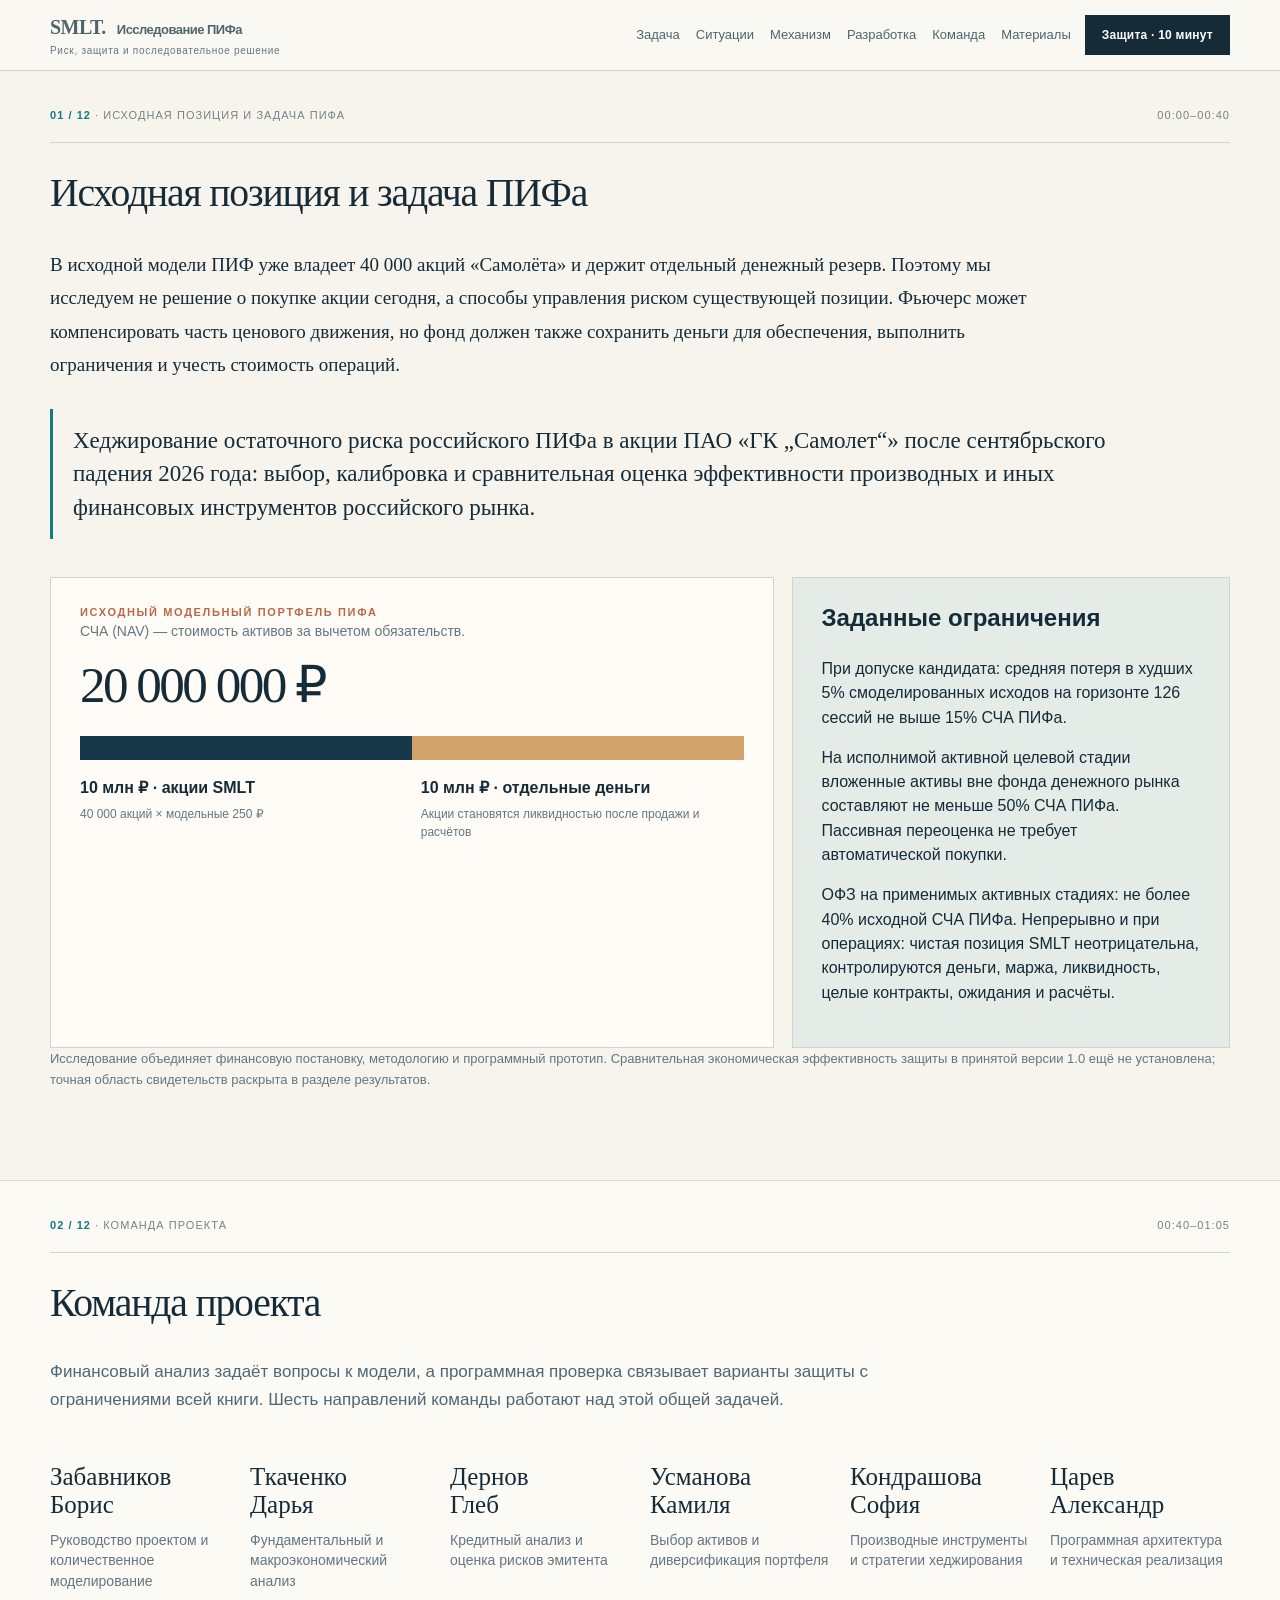
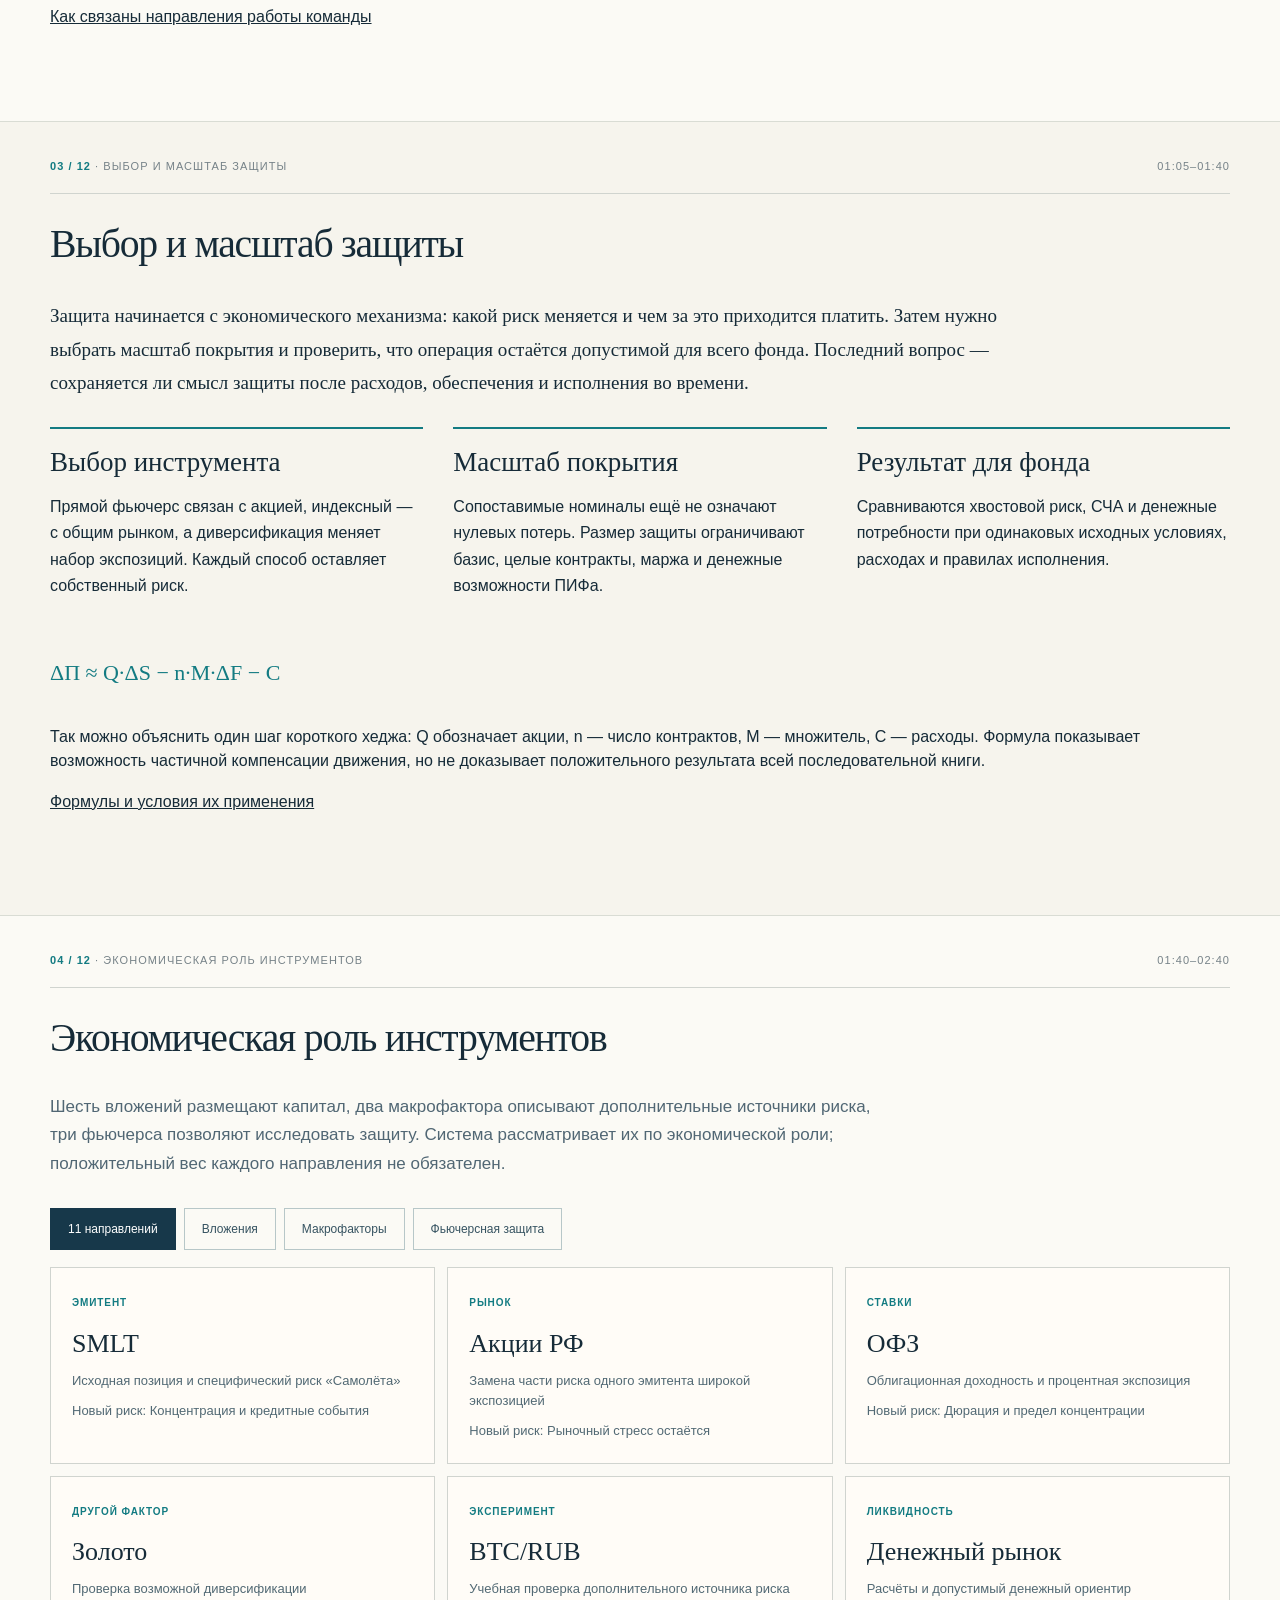
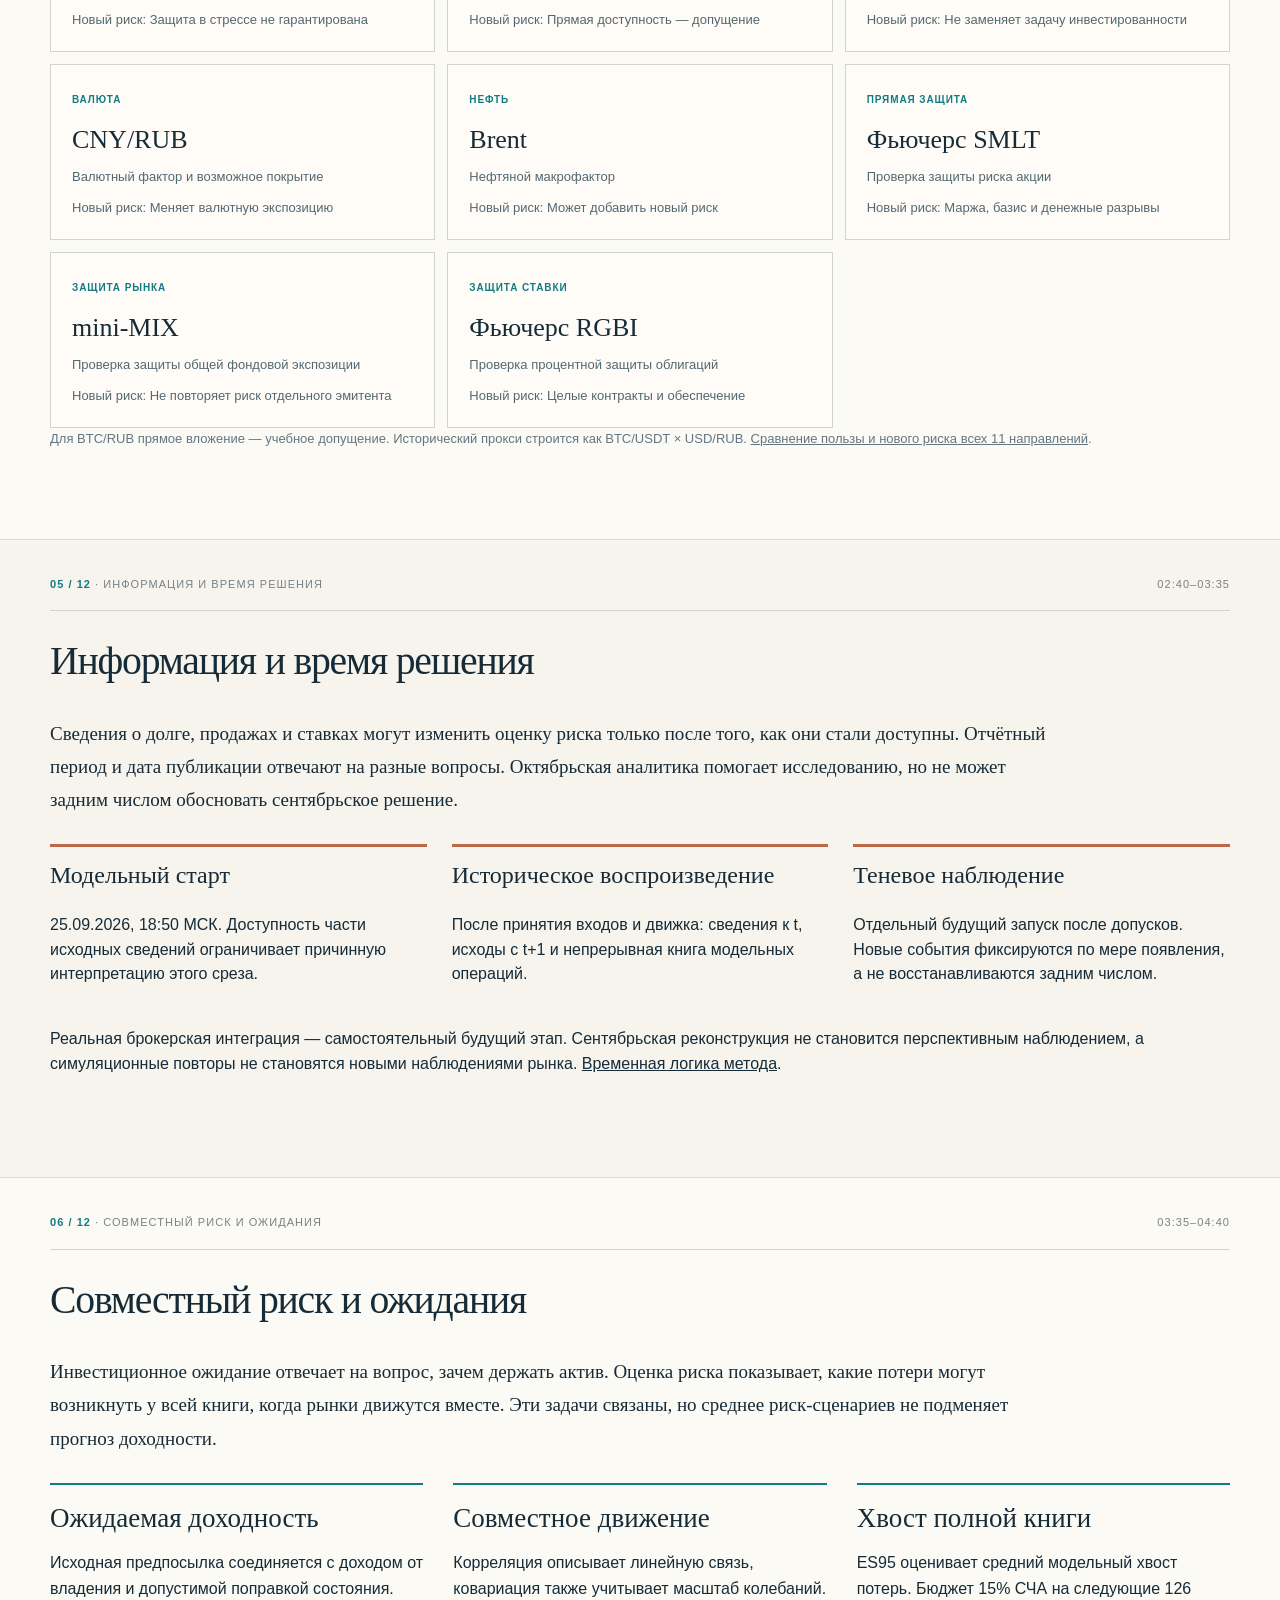
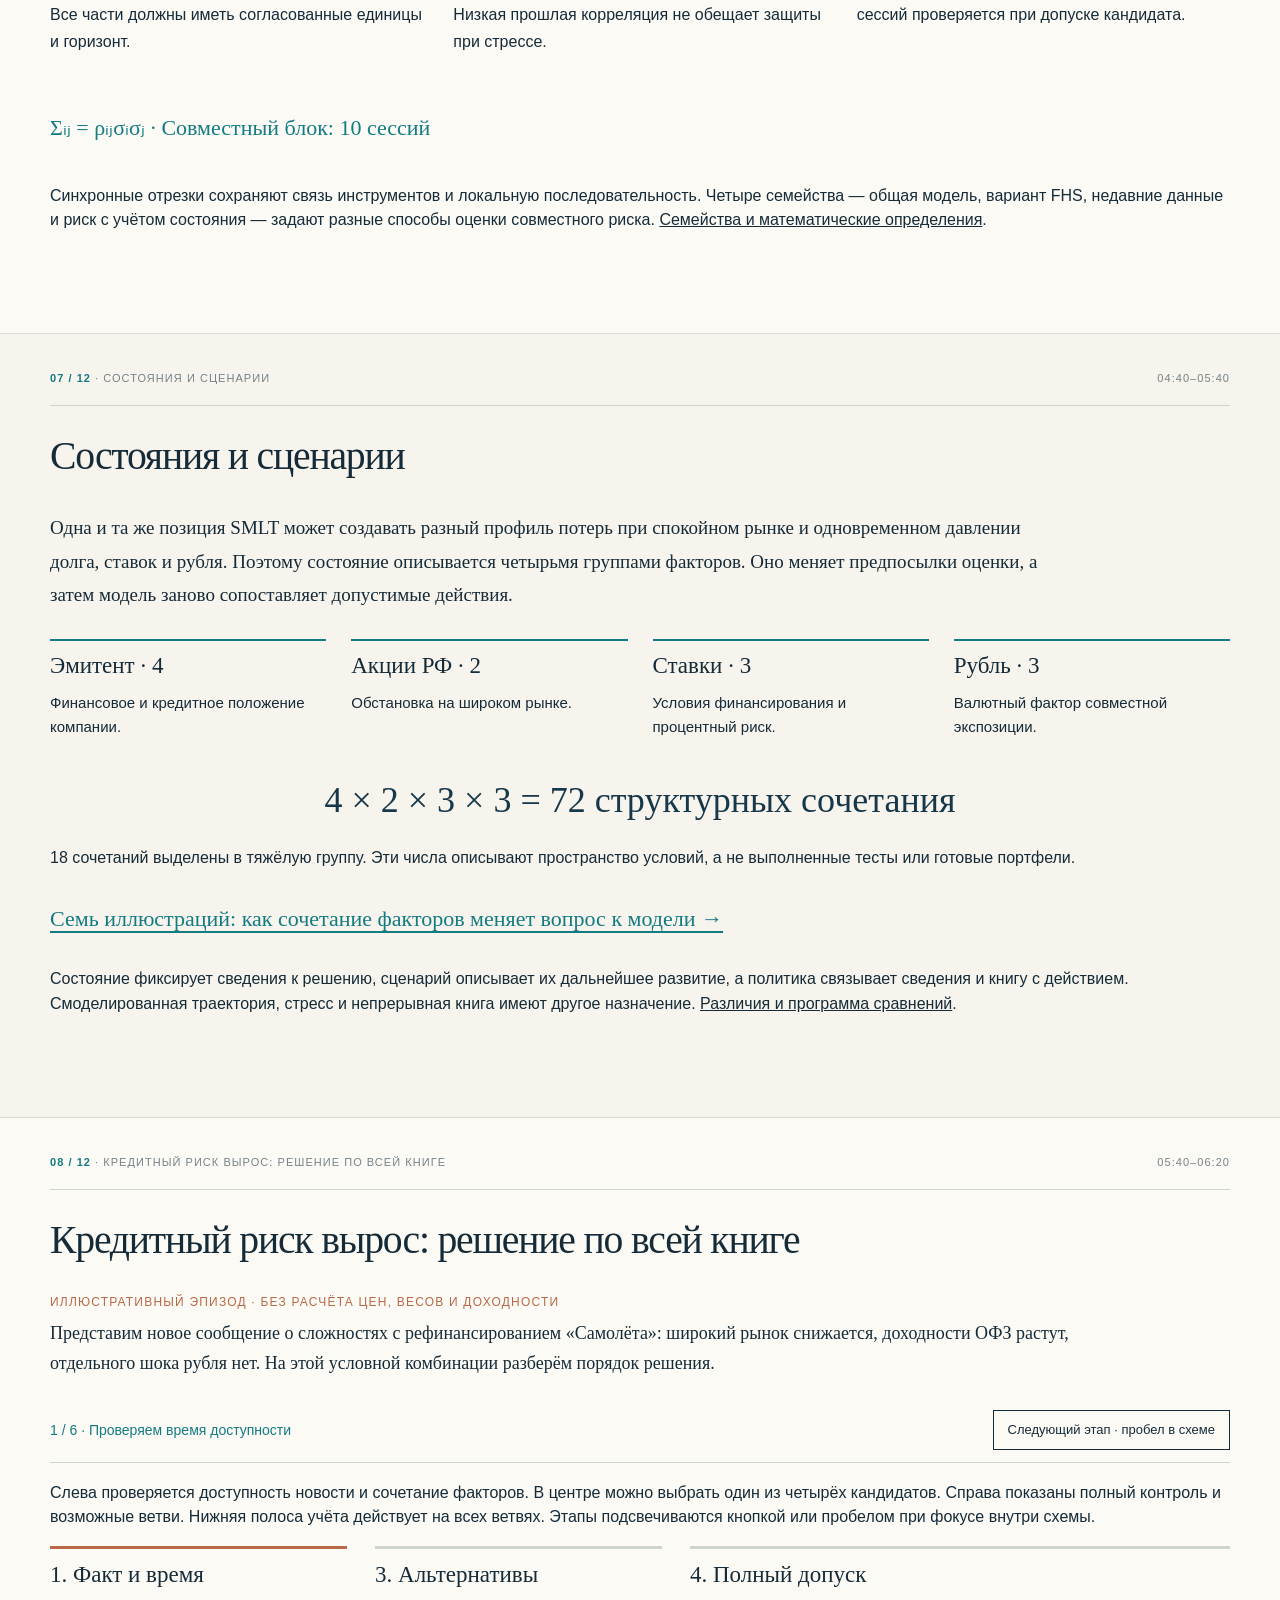
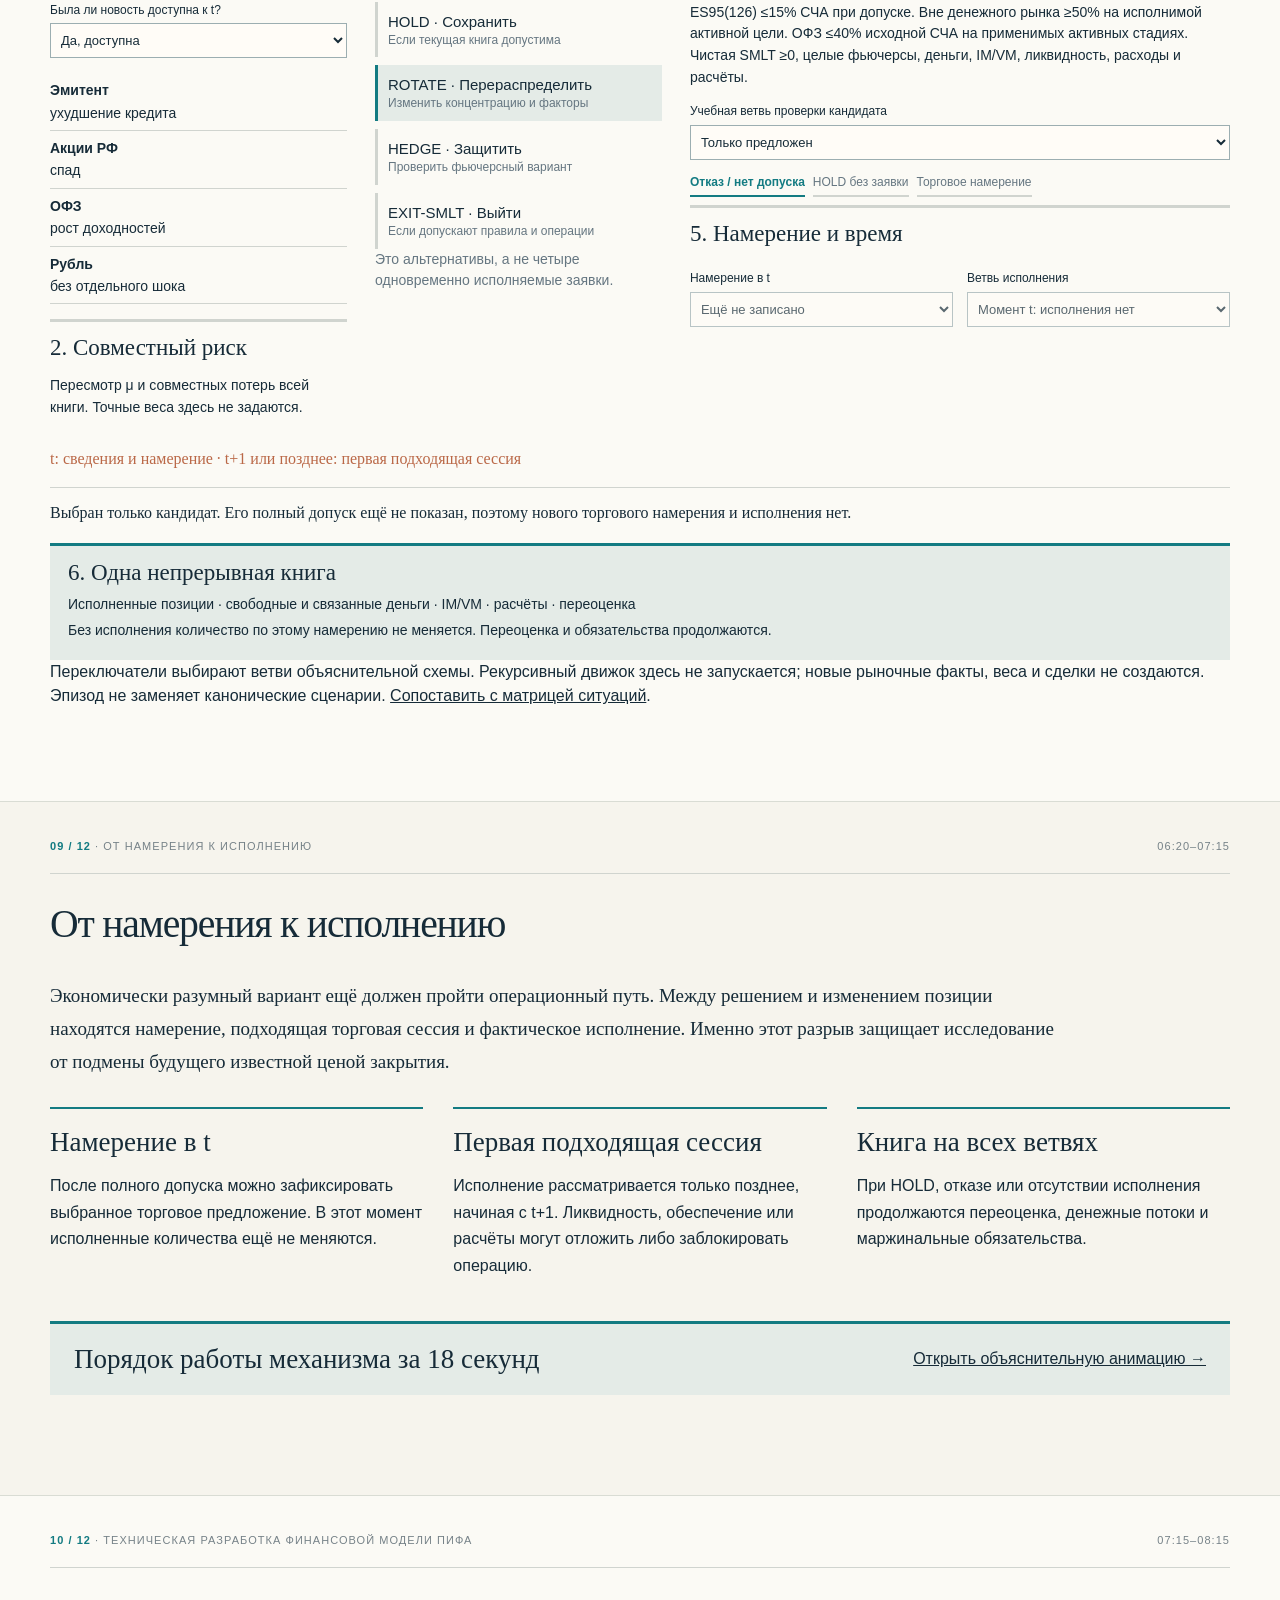
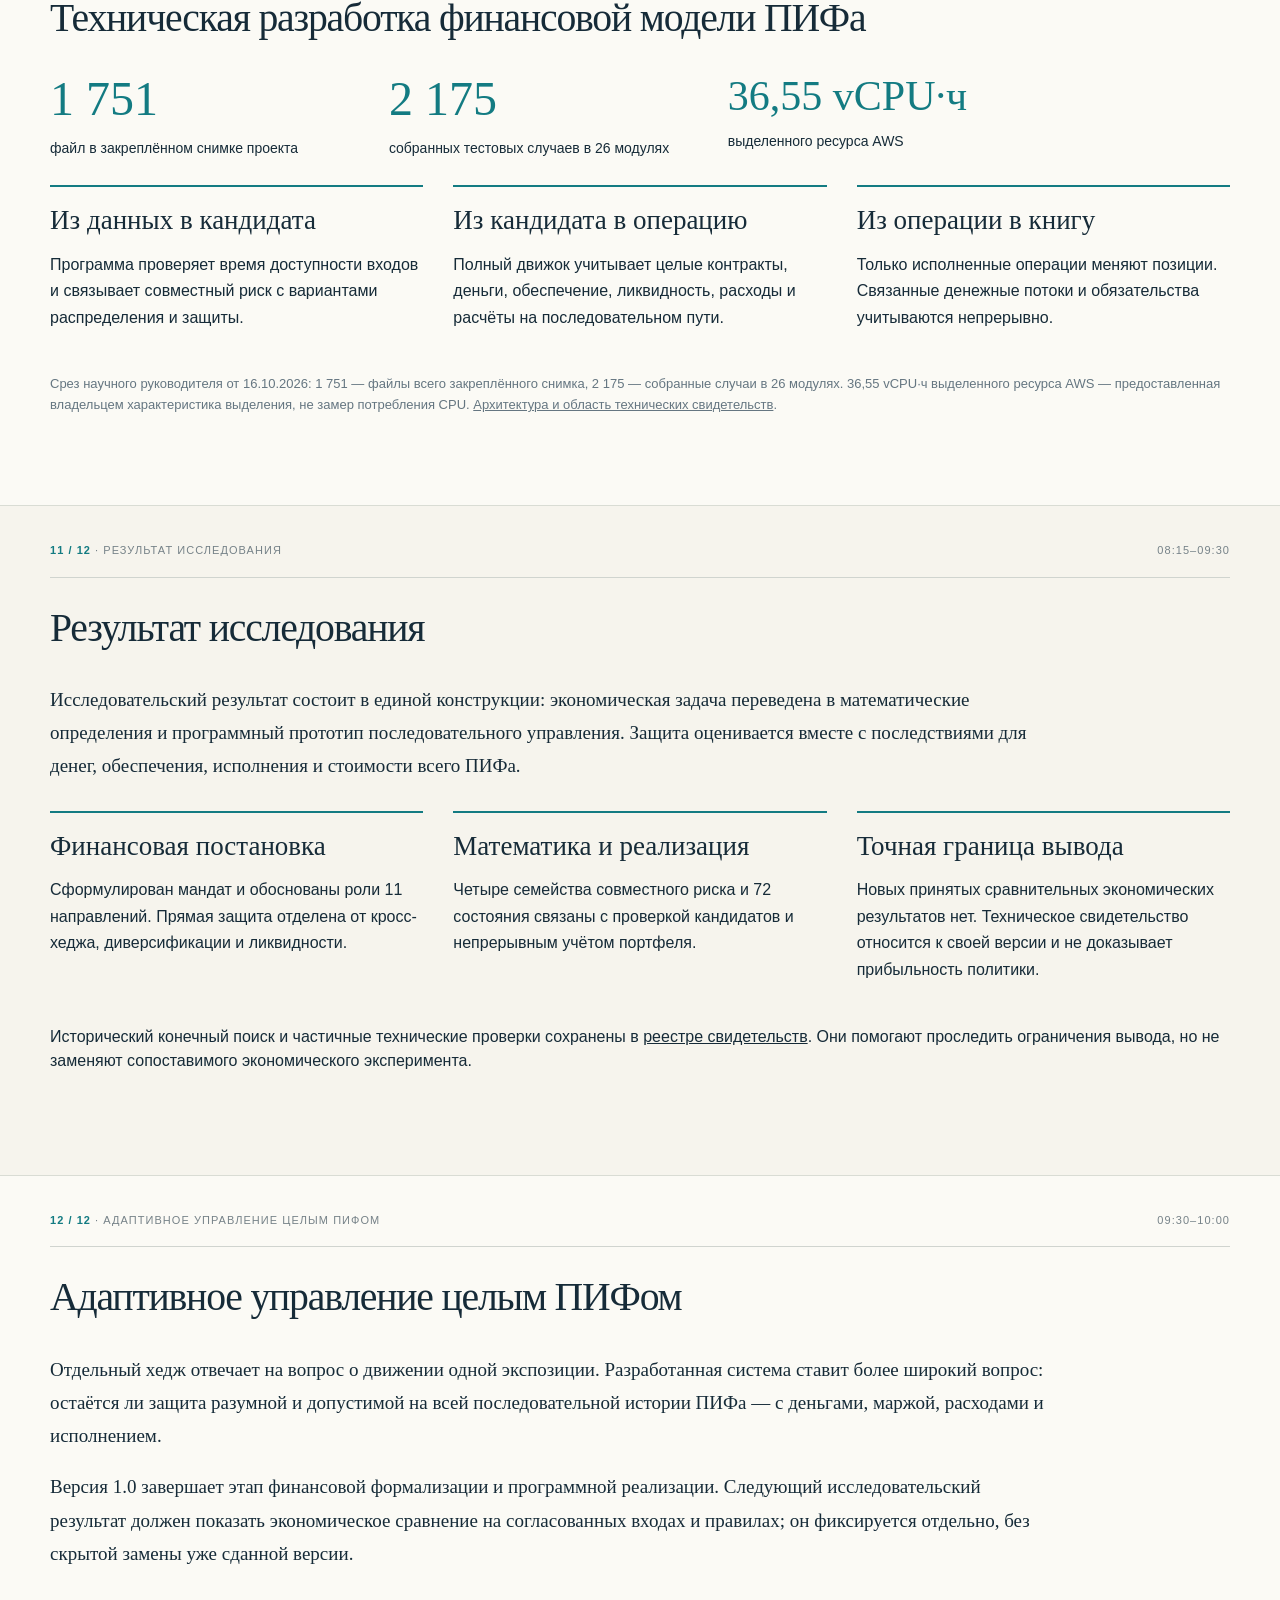
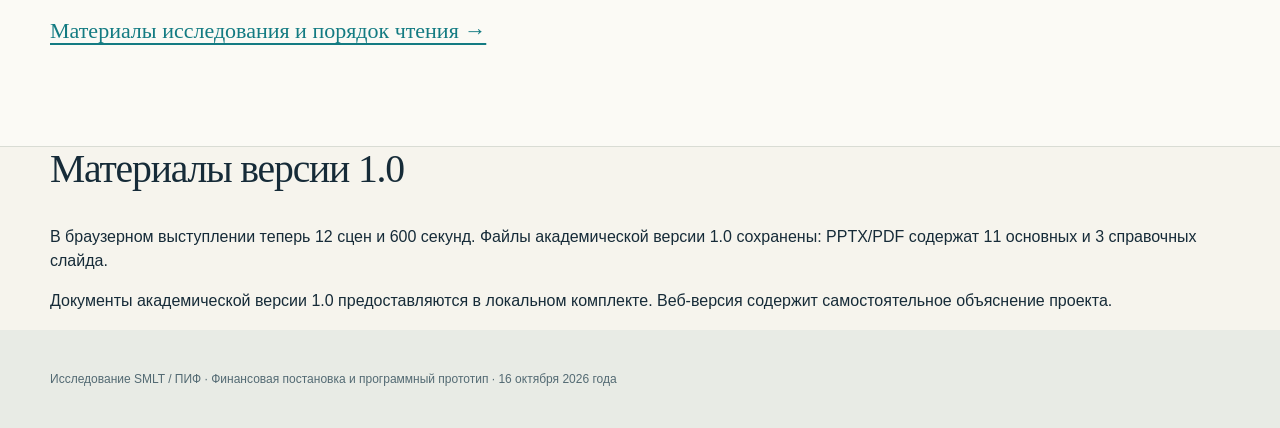
==== index.html @ ae1a27be "Initial allowlisted SMLT research site disclosure candidate" ====
<!doctype html>
<html lang="ru"><head><meta http-equiv="Content-Security-Policy" content="default-src 'none'; script-src 'self' 'sha256-UOduqkDXjGwsl88ikQIhEGE/T3/W3FkDjviUPLNeUIc=' 'sha256-6C+MCZHW8fR2Sd/WNkPzYI4282OtZ8YXbO1BS6+NqNI='; style-src 'self' 'unsafe-inline'; img-src 'self' data:; font-src 'self'; connect-src 'none'; object-src 'none'; base-uri 'none'; form-action 'none'"><meta name="referrer" content="no-referrer"><meta charset="utf-8"><meta name="viewport" content="width=device-width,initial-scale=1"><title>SMLT / ПИФ · Исследование и защита</title><style>
:root{--paper:#f5f2e9;--white:#fffcf7;--ink:#162b38;--navy:#17384a;--teal:#137b82;--rust:#b36647;--sand:#d2a46b;--line:#d0d4cf;--muted:#657681;--dark:#10212e;--dark2:#1b3545;--max:1180px;--serif:Georgia,'Times New Roman',serif;--sans:Arial,Helvetica,sans-serif}
*{box-sizing:border-box}html{scroll-behavior:smooth}body{margin:0;color:var(--ink);background:var(--paper);font-family:var(--sans);line-height:1.52}a{color:inherit}button,select{font:inherit}button{cursor:pointer}button:focus-visible,a:focus-visible,select:focus-visible{outline:3px solid #d79b42;outline-offset:3px}h1,h2,h3,p{margin-top:0}h1,h2,.serif{font-family:var(--serif);font-weight:400}h1{font-size:clamp(45px,5.3vw,81px);line-height:1.04;letter-spacing:-.049em}h2{font-size:clamp(34px,3.8vw,58px);line-height:1.12;letter-spacing:-.037em;max-width:1030px}h3{font-size:24px;line-height:1.2}p{font-size:16px}.eyebrow{font-size:11px;font-weight:700;letter-spacing:.15em;text-transform:uppercase;color:var(--rust)}.micro{font-size:12px;line-height:1.56;color:var(--muted)}.number{font-family:var(--serif);font-size:clamp(35px,4vw,57px);letter-spacing:-.05em;line-height:1.12}.measure{font-size:12px;color:#637881}.note{border-left:3px solid var(--rust);padding:5px 0 5px 17px;color:#47616c;font:18px/1.5 var(--serif)}.link{color:var(--teal);text-decoration:underline;text-decoration-color:#a1c1bf;text-underline-offset:4px}
.sitebar{position:sticky;z-index:40;top:0;display:flex;align-items:center;gap:22px;min-height:71px;background:#faf8f2f5;border-bottom:1px solid var(--line);padding:12px max(20px,calc((100vw - var(--max))/2));backdrop-filter:blur(8px)}.brand{font-size:15px;font-weight:bold;white-space:nowrap;letter-spacing:-.035em}.brand b{font-family:var(--serif);font-size:20px;margin-right:8px}.brand small{font-size:10px;color:var(--muted);display:block;font-weight:400;letter-spacing:.07em}.sitebar .spacer{flex:1}.sitebar a{font-size:12px;text-decoration:none;color:#4f656c;white-space:nowrap}.btn{display:inline-flex;align-items:center;justify-content:center;gap:7px;background:var(--ink);color:#fff;border:1px solid var(--ink);padding:10px 16px;font-size:12px;font-weight:bold;letter-spacing:.02em;text-decoration:none}.btn.secondary{background:transparent;color:var(--ink)}.tagline{font-size:10px;letter-spacing:.07em;color:#7a5842;border:1px solid #e4c5a9;background:#f5e9dd;padding:7px 10px;white-space:nowrap}
.chapter{scroll-margin-top:72px;min-height:min(850px,95vh);padding:36px max(24px,calc((100vw - var(--max))/2)) 76px;border-bottom:1px solid #d9dcd4}.chapter:nth-of-type(even){background:#fbfaf5}.chapter-inner{max-width:var(--max);margin:auto}.chapterhead{display:flex;align-items:center;justify-content:space-between;color:#768288;font-size:11px;letter-spacing:.095em;text-transform:uppercase;border-bottom:1px solid var(--line);padding-bottom:18px;margin-bottom:47px}.chapterhead b{color:var(--teal)}.intro{display:grid;grid-template-columns:1.16fr .84fr;gap:64px;align-items:end}.intro h1{max-width:760px;margin:0 0 25px}.intro p{font-size:19px;line-height:1.6;color:#536876}.hero-visual{margin-top:38px;display:grid;grid-template-columns:1.65fr 1fr;gap:18px}.panel{background:var(--white);border:1px solid var(--line);padding:26px 29px}.panel.tint{background:#e5ece8}.panel.sand{background:#f0e9db}.book-amount{margin:15px 0 4px}.twobar{display:flex;width:100%;height:24px;margin:23px 0 16px}.twobar span:first-child{width:50%;background:var(--navy)}.twobar span:last-child{width:50%;background:var(--sand)}.book-legend{display:grid;grid-template-columns:1fr 1fr;gap:18px}.book-legend strong{font-size:16px}.book-legend small{display:block;color:var(--muted);margin-top:4px;font-size:12px}.swatch{display:inline-block;width:9px;height:9px;background:var(--navy);margin-right:8px}.swatch.cash{background:var(--sand)}.mandate-line{display:flex;gap:14px;align-items:baseline;justify-content:space-between;padding:12px 0;border-bottom:1px solid #cdd8d3}.mandate-line:last-child{border-bottom:0}.mandate-line strong{font:27px var(--serif);white-space:nowrap}.mandate-line span{font-size:12px;color:#5e7279;max-width:195px}.chapter-lead{max-width:850px;margin-bottom:30px;color:#516774;font-size:17px;line-height:1.67}
.hypotheses{display:grid;grid-template-columns:repeat(5,1fr);gap:10px}.hypo{padding:21px 18px;min-height:252px;border-top:4px solid var(--teal);background:var(--white)}.hypo:nth-child(2),.hypo:nth-child(5){border-color:var(--rust)}.hypo:nth-child(3){border-color:#ae9369}.hypo .n{font-size:11px;color:var(--muted)}.hypo h3{font:22px/1.19 var(--serif);margin:30px 0 14px}.hypo p{font-size:13px;line-height:1.5;color:#5b7079}.subhead{font:26px var(--serif);margin:30px 0 15px}
.asset-tabs{display:flex;gap:8px;flex-wrap:wrap;margin-bottom:17px}.asset-tabs button,.toggle button{border:1px solid #b7c7c8;background:transparent;color:#365361;font-size:12px;padding:11px 17px}.asset-tabs button.active,.toggle button.active{background:var(--navy);border-color:var(--navy);color:white}.asset-grid{display:grid;grid-template-columns:repeat(3,1fr);gap:12px}.asset{background:var(--white);border:1px solid var(--line);padding:21px;min-height:174px}.asset .kind{font-size:10px;letter-spacing:.09em;text-transform:uppercase;color:var(--teal);font-weight:bold}.asset h3{font:26px var(--serif);margin:15px 0 12px}.asset p{font-size:13px;color:#526974;margin:0;line-height:1.57}.asset-foot{display:flex;justify-content:space-between;align-items:center;gap:12px;font-size:11px;color:#6b7c7f;border-top:1px solid var(--line);margin-top:22px;padding-top:16px}
.twocol{display:grid;grid-template-columns:1.32fr .9fr;gap:17px}.heat{padding:24px;background:var(--white);border:1px solid var(--line)}.heatgrid{display:grid;grid-template-columns:90px repeat(6,minmax(0,1fr));gap:4px;align-items:stretch;margin:20px 0}.heatgrid .lab{font-size:10px;align-self:center;text-align:center;color:#60757b}.heatgrid .lab.row{text-align:right;padding-right:6px}.heatgrid .cell{height:45px;border:1px solid #d9e4e1;background:repeating-linear-gradient(135deg,#edf2ef,#edf2ef 8px,#e7edeb 8px,#e7edeb 16px);display:flex;align-items:center;justify-content:center;color:#8ca29c}.heatgrid .cell.diag{background:#dfe9e5}.risk-side{display:flex;flex-direction:column;gap:14px}.pillbox{padding:24px;background:#e4ebe7;border:1px solid #d5dfdb;flex:1}.pillbox.warm{background:#f0e8da}.pillbox h3{font:28px var(--serif);margin:12px 0}.pillbox p{font-size:13px;color:#576b73}.toggle{display:flex;gap:5px;flex-wrap:wrap}.factor{display:grid;grid-template-columns:repeat(4,1fr);gap:1px;margin-top:19px;background:#cad7d3}.factor div{background:#e7ede9;padding:13px 16px}.factor strong{font:25px var(--serif)}.factor small{display:block;font-size:12px;color:#6a7d7f}
.chrono{position:relative;padding:4px 0 18px}.chrono:before{content:"";position:absolute;left:32px;top:22px;bottom:25px;width:1px;background:#9aafb0}.event{display:grid;grid-template-columns:68px 1fr;gap:20px;margin:0 0 12px;position:relative}.event .bullet{height:27px;width:27px;border:2px solid var(--teal);background:var(--paper);border-radius:50%;margin:12px auto;position:relative;z-index:1}.event .content{background:var(--white);border:1px solid var(--line);padding:16px 23px}.event .content h3{font:24px var(--serif);margin:3px 0 7px}.event .content p{font-size:13px;color:#526973;margin:0}.event .content strong{font-size:10px;color:var(--rust);text-transform:uppercase;letter-spacing:.1em}.clockribbon{display:flex;gap:8px;align-items:stretch;margin-top:19px}.clockribbon div{flex:1;background:#e4ebe8;padding:17px}.clockribbon div:last-child{background:#dce5ea}.clockribbon strong{display:block;font-size:11px;letter-spacing:.08em;text-transform:uppercase}.clockribbon small{font-size:12px;color:#56707a}.clockribbon .arrow{flex:0;align-self:center;background:none;font-size:22px;color:var(--teal)}
.source-table,.results-table{width:100%;border-collapse:collapse;background:var(--white);font-size:13px}.source-table th,.results-table th{text-align:left;font-size:10px;text-transform:uppercase;letter-spacing:.1em;background:#e4ebe6;padding:14px}.source-table td,.results-table td{border-bottom:1px solid var(--line);padding:14px;vertical-align:top;color:#475f68}.source-table td:first-child,.results-table td:first-child{font-weight:bold;color:var(--ink)}.source-table tr:last-child td,.results-table tr:last-child td{border-bottom:none}.status{font-size:10px;font-weight:700;letter-spacing:.03em;color:#87613b;background:#f1e7d6;padding:5px 8px;white-space:nowrap;display:inline-block}.status.ok{color:#17656d;background:#dfece9}.status.missing{background:#e9edec;color:#516970}.source-callout{display:grid;grid-template-columns:repeat(3,1fr);gap:13px;margin-top:18px}.source-callout .panel{padding:20px}.source-callout h3{font:23px var(--serif);margin:10px 0}.source-callout p{font-size:12px;color:#597079}
.engine{background:var(--dark);color:#e3eef2;padding:27px 29px;box-shadow:0 18px 45px #0e243522}.enginehead{display:flex;justify-content:space-between;align-items:center;font-size:11px;color:#a9c0c9;border-bottom:1px solid #365261;padding-bottom:17px;gap:20px}.stepgrid{display:grid;grid-template-columns:repeat(6,1fr);gap:6px;margin:19px 0}.stepgrid button{background:var(--dark2);color:#bed1d7;text-align:left;border:1px solid #38596c;padding:10px 9px;min-height:78px;font-size:12px}.stepgrid button span{display:block;color:#92a8b3;font-size:10px;margin-bottom:10px}.stepgrid button.active{background:#e4eeeb;color:#102d38;border-color:#e4eeeb}.enginebody{display:grid;grid-template-columns:1.4fr .65fr;gap:24px;margin-top:15px}.eng-desc{padding:10px 28px 20px 0;border-right:1px solid #345261}.eng-desc h3{font:36px/1.14 var(--serif);margin:14px 0}.eng-desc p{font-size:14px;line-height:1.7;color:#bbcad2;min-height:92px}.eng-meta{display:grid;grid-template-columns:1fr 1fr;gap:10px}.eng-meta div{border:1px solid #3e5865;padding:11px;color:#e1ebed;font-size:12px}.eng-meta small{display:block;color:#90a9b5}.eng-side{padding:13px 0}.eng-side .receipt-num{font:54px var(--serif);color:#e6c48f;margin:13px 0}.eng-side p{font-size:12px;color:#b3c4ce;line-height:1.6}.eng-side b{color:#f1dec4}.engine-coda{display:flex;justify-content:space-between;gap:14px;flex-wrap:wrap;margin-top:14px;color:#768991;font-size:12px}
.outcomes{display:grid;grid-template-columns:repeat(3,1fr);gap:12px;margin-bottom:20px}.outcome{background:var(--white);padding:25px;border-top:4px solid var(--teal)}.outcome h3{font:27px var(--serif);margin:10px 0}.outcome p{font-size:13px;color:#506872}.outcome:nth-child(2){border-color:var(--rust)}.outcome:nth-child(3){border-color:var(--sand)}.unknown-chart{min-height:212px;border:1px solid var(--line);background:linear-gradient(180deg,transparent 25%,#e5e9e530 25% 26%,transparent 26% 50%,#e5e9e530 50% 51%,transparent 51% 75%,#e5e9e530 75% 76%,transparent 76%),var(--white);padding:24px;display:flex;align-items:center;justify-content:center;text-align:center}.unknown-chart div{max-width:480px}.unknown-chart b{font:28px var(--serif)}.unknown-chart p{font-size:13px;color:#617681}
.asset-presenter-summary{display:none}.presenting .asset-presenter-summary{display:grid;grid-template-columns:repeat(3,1fr);gap:14px}.presenting #assets .asset-grid,.presenting #assets .asset-tabs{display:none}.presenting .asset-presenter-summary .panel{min-height:335px}.presenting .asset-presenter-summary h3{font:30px var(--serif);margin:16px 0}.presenting .asset-presenter-summary p{font-size:14px;color:#516875}.presenting #engine .chapter-lead{display:none}.presenting #engine h2{font-size:clamp(32px,3.2vw,44px);margin-bottom:18px}.presenting #engine .engine{padding:19px 24px}.presenting #engine .stepgrid button{min-height:58px}.presenting #engine .eng-desc p{min-height:65px}.agentflow{display:grid;grid-template-columns:repeat(5,1fr);gap:9px}.agentflow .cell{border:1px solid #c6d5d1;background:var(--white);min-height:145px;padding:21px 15px}.agentflow .cell b{font:24px var(--serif);display:block;margin-bottom:14px}.agentflow .cell p{font-size:12px;color:#5c7278;margin:0}.agentflow .cell.emphasized{background:#e0ebe9;border-color:#b0cecc}.agentmini{display:grid;grid-template-columns:1fr 1fr;gap:15px;margin-top:18px}.agentmini .panel{min-height:150px}.agentmini h3{font:25px var(--serif)}.wrapup{display:grid;grid-template-columns:repeat(3,1fr);gap:13px}.wrapup .panel{min-height:270px}.wrapup .panel h3{font:30px var(--serif);margin:12px 0}.wrapup li{font-size:13px;margin:9px 0;color:#526a73}.wrapup ul{padding-left:18px}
.chap-footer{display:flex;align-items:center;justify-content:space-between;gap:20px;border-top:1px solid var(--line);margin-top:35px;padding-top:18px;color:#718086;font-size:11px}.chap-footer a{text-decoration:none;color:var(--teal);font-weight:bold}.docfoot{padding:40px max(20px,calc((100vw - var(--max))/2));background:#e8ebe5;color:#536a73;font-size:12px}.docfoot a{color:var(--ink)}
.presenter{display:none;position:fixed;right:22px;bottom:16px;z-index:80;align-items:center;gap:10px;color:#fff;background:#152d3a;padding:12px 14px;box-shadow:0 10px 34px #0003}.presenter button{border:1px solid #73909c;color:#fff;background:transparent;padding:7px 11px}.presenter button:disabled{opacity:.35;cursor:not-allowed}.presenter .timer{font-variant-numeric:tabular-nums;color:#f4d69a;min-width:59px}.presenter .chaptercount{font-size:11px}.presenting .presenter{display:flex}.presenting .sitebar,.presenting .docfoot{display:none}.presenting .chapter{display:none;min-height:100vh;padding-top:24px}.presenting .chapter.present-current{display:block}.presenting .chapter-inner{max-width:var(--max)}.presenting .chapterhead{margin-bottom:29px}.presenting h2{font-size:clamp(32px,3.5vw,53px)}.presenting .chapter-lead{margin-bottom:23px}.presenting .chap-footer{display:none}
@media(max-width:1000px){.sitebar{gap:10px}.sitebar .optional{display:none}.hypotheses{grid-template-columns:repeat(3,1fr)}.asset-grid{grid-template-columns:repeat(2,1fr)}.stepgrid{grid-template-columns:repeat(3,1fr)}.intro{gap:30px}.agentflow{grid-template-columns:repeat(3,1fr)}}
@media(max-width:700px){.sitebar{padding:10px 16px;min-height:64px}.sitebar .tagline,.sitebar .optional{display:none}.sitebar .brand{font-size:13px}.sitebar .brand b{font-size:17px}.sitebar a{font-size:11px}.btn{padding:9px}.chapter{padding:24px 17px 55px;min-height:0;scroll-margin-top:64px}.chapterhead{margin-bottom:30px;font-size:9px}.intro,.hero-visual,.twocol,.enginebody,.agentmini{grid-template-columns:1fr}.intro h1{font-size:46px}.intro p{font-size:16px}.hero-visual{gap:9px}.panel{padding:20px}.book-amount{font-size:43px}.hypotheses,.asset-grid,.outcomes,.wrapup,.source-callout{grid-template-columns:1fr}.hypo{min-height:0}.hypo h3{margin:14px 0 9px}.asset{min-height:0}.asset-grid{gap:8px}.factor{grid-template-columns:repeat(2,1fr)}.heat{padding:11px}.heatgrid{grid-template-columns:61px repeat(6,minmax(0,1fr));gap:2px}.heatgrid .cell{height:35px}.heatgrid .lab{font-size:8px}.heatgrid .lab.row{text-align:left}.clockribbon{flex-direction:column}.clockribbon .arrow{align-self:center;transform:rotate(90deg)}.source-table,.results-table{display:block;overflow-x:auto;max-width:100%;white-space:normal}.source-table{font-size:11px}.source-table td,.source-table th,.results-table td,.results-table th{min-width:105px;padding:10px}.engine{padding:16px}.stepgrid{grid-template-columns:repeat(2,1fr)}.eng-desc{border-right:0;border-bottom:1px solid #3a5161;padding:0 0 14px}.eng-desc h3{font-size:29px}.eng-meta{grid-template-columns:1fr}.agentflow{grid-template-columns:1fr 1fr}.agentflow .cell{min-height:110px;padding:13px}.presenter{left:7px;right:7px;bottom:7px;justify-content:space-between;gap:4px}.presenter button{padding:6px}.presenting .chapter{padding-bottom:88px}.presenting .hypotheses{grid-template-columns:1fr 1fr}.presenting .hypo{padding:10px}.presenting .hypo p{font-size:11px}.presenting .hypo h3{font-size:18px}.presenting .chapterhead{margin-bottom:15px}.presenting .asset-presenter-summary{grid-template-columns:1fr}.presenting .asset-presenter-summary .panel{min-height:0}.presenting #engine h2{font-size:30px}}
@media print{.sitebar,.presenter,.chap-footer,.docfoot .btn{display:none!important}.chapter,.presenting .chapter{display:block!important;min-height:0;page-break-after:always;padding:15mm 8mm;border:0}.chapterhead{margin-bottom:13mm}.engine{print-color-adjust:exact;-webkit-print-color-adjust:exact}.panel,.asset,.hypo{break-inside:avoid}body{background:white}.chap-footer{display:none}}

:root{--paper:#F6F4ED;--rust:#BA6847;--dark:#101E29}input:focus-visible,summary:focus-visible{outline:3px solid #d79b42;outline-offset:3px}.sitebar{flex-wrap:wrap}.sitebar .spacer{min-width:0}.chapter{min-height:0}.chapterhead{margin-bottom:28px}h2{font-size:clamp(32px,3.1vw,50px);letter-spacing:-.03em}.scope-line{font-size:13px;color:#657681;border-top:1px solid #D0D4CF;padding-top:13px;margin-top:22px}.snapshot-banner{padding:15px max(24px,calc((100vw - var(--max))/2));font-size:13px;background:#e4ebe7}.flat-grid{display:grid;grid-template-columns:repeat(3,1fr);gap:26px}.flat-grid.four{grid-template-columns:repeat(4,1fr)}.flat-item{min-width:0;overflow-wrap:anywhere;border-top:3px solid #137B82;padding:16px 0}.flat-item h3{font:27px Georgia;margin:8px 0 14px}.flat-item p{font-size:15px}.team-grid{display:grid;grid-template-columns:repeat(6,1fr);gap:14px}.team-photo{height:150px;background:#e7ede9;border:1px dashed #9aafb0;display:flex;align-items:center;justify-content:center;color:#657681;font-size:13px}.team-member h3{font:22px Georgia;margin:18px 0 8px}.team-member p{font-size:13px;color:#657681}.diagram-flow{display:flex;align-items:stretch;gap:14px}.diagram-flow .flow-node{flex:1;border-top:4px solid #137b82;background:#fffcf7;padding:18px}.diagram-flow .flow-node h3{font:25px Georgia}.flow-arrow{align-self:center;color:#137b82;font-size:26px}.split-flow{display:grid;grid-template-columns:1fr 1fr;gap:30px}.split-flow article{border-left:4px solid #137b82;padding:20px 26px;background:#fffcf7}.split-flow article:nth-child(2){border-color:#ba6847}.split-flow h3{font:29px Georgia}.mini-label{font-size:12px;color:#657681}.block-strip{display:grid;grid-template-columns:repeat(10,1fr);gap:3px;margin:16px 0}.block-strip span{height:36px;background:#dce8e4;display:flex;align-items:center;justify-content:center;font-size:11px;color:#365361}.factor-tree{display:grid;grid-template-columns:repeat(4,1fr);gap:18px}.factor-axis{border-top:4px solid #137B82;padding:12px;background:#fffcf7}.factor-axis h3{font:27px Georgia}.factor-slots{display:flex;gap:6px;flex-wrap:wrap}.factor-slots span{border:1px solid #cad7d3;padding:10px;font-size:13px}.product-line{font:36px Georgia;text-align:center;margin:25px 0;color:#17384a}.horizon-line{display:grid;grid-template-columns:100px 1fr;gap:18px;align-items:center;margin:16px 0}.horizon-bar{background:#e4ebe7;padding:15px;border-right:5px solid #ba6847}.horizon-line.later .horizon-bar{margin-left:45px}.teaching{background:#101E29;color:#e3eef2;padding:26px}.teaching .label-warning{font-size:13px;font-weight:bold;color:#e6c48f;line-height:1.5;border-bottom:1px solid #3e5865;padding-bottom:16px}.teaching h3{font:29px Georgia}.branch-select{display:flex;gap:8px;flex-wrap:wrap;margin:18px 0}.branch-select button{border:1px solid #9fb8bd;background:transparent;color:#e3eef2;padding:11px 15px;font:14px Arial}.branch-select button.active{background:#e4eeeb;color:#162b38}.teaching-controls{display:grid;grid-template-columns:repeat(5,1fr);gap:12px;padding:20px 0}.teaching-controls label{font-size:12px;color:#bed1d7}.teaching-controls select{width:100%;font:14px Arial;padding:10px;margin-top:8px;background:#fffcf7;color:#162b38}.fork-map{display:grid;grid-template-columns:1fr 1fr;gap:20px}.fork-map article{border:1px solid #38596c;padding:16px}.fork-map article p{font-size:14px;color:#bed1d7}.fork-map h3{font:25px Georgia}.branch-outcome{border-left:3px solid #dfb37d;padding:13px 18px;margin-top:18px;font:22px/1.4 Georgia}.engine-proof{display:grid;grid-template-columns:1.4fr 1fr;gap:26px}.engine-proof .panel{border:none}.book-loop{border-top:2px solid #137b82;padding:17px 0;margin:18px 0}.evidence-columns{display:grid;grid-template-columns:1fr 1fr;gap:26px}.evidence-columns article{border-top:3px solid #137b82;padding:18px 0}.evidence-columns article:nth-child(2){border-color:#ba6847}.evidence-columns h3{font:30px Georgia}.result-variant{font:13px Arial;padding:10px 15px;background:#17384a;color:white;border:0;margin:0 8px 15px 0}.assumption-inset{border-left:3px solid #ba6847;padding:12px 20px;background:#f0e9db}.assumption-inset p{font-size:14px;margin:9px 0}.catalog-toolbar{display:flex;gap:15px;flex-wrap:wrap;align-items:center}.catalog-toolbar input,.catalog-toolbar select{font:16px Arial;padding:10px;border:1px solid #9aafb0;max-width:100%}.table-wrap{max-width:100%;overflow:auto}.table-wrap:focus-visible{outline:3px solid #d79b42}table{border-collapse:collapse;width:100%;font:13px/1.5 Arial}td,th{padding:11px;border-bottom:1px solid #cad7d3;text-align:left;vertical-align:top;overflow-wrap:anywhere}th{background:#e4ebe7}pre{white-space:pre-wrap;overflow-wrap:anywhere}code{overflow-wrap:anywhere}details{border-bottom:1px solid #cad7d3}summary{cursor:pointer;padding:15px 0;font:24px Georgia}.appendix-main{max-width:1180px;margin:auto;padding:40px 24px}.appendix-main section{margin:45px 0;scroll-margin-top:110px}.appendix-main h1{font-size:48px}.appendix-main h2{font-size:35px}.appendix-main h3{font:25px Georgia}.appendix-main p{max-width:1080px}.inspector-links{display:flex;gap:10px;flex-wrap:wrap;margin:18px 0}.inspector-links a{border-bottom:1px solid #137b82;padding:6px 0;font-size:13px}.presenting .snapshot-banner,.presenting .sitebar,.presenting .docfoot{display:none}.presenting .chapter{min-height:720px;max-width:none;padding:20px 50px 74px;box-sizing:border-box}.presenting .chapterhead{margin-bottom:20px}.presenting h2{font-size:38px;margin:0 0 18px}.presenting .chapter-lead{display:none}.presenting #assets .asset-grid{display:grid;grid-template-columns:repeat(4,1fr)}.presenting #assets .asset-tabs{display:flex}.presenting .asset{padding:12px;min-height:0}.presenting .asset h3{font-size:20px;margin:8px 0}.presenting .asset p{font-size:11px}.presenting .asset .cost{display:none}.presenting .team-photo{height:130px}.presenting .teaching-controls{padding:12px 0}.presenting .fork-map article{padding:10px}.presenting .branch-outcome{font-size:18px}.presenting .scope-line{font-size:12px;margin-top:15px;padding-top:10px}.presenting .model-detail{display:none}.presenting .flat-item h3{font-size:23px}.presenting .flat-item p{font-size:13px}
@media(max-width:900px){.team-grid{grid-template-columns:repeat(3,1fr)}.flat-grid.four{grid-template-columns:repeat(2,1fr)}.factor-tree{grid-template-columns:repeat(2,1fr)}.teaching-controls{grid-template-columns:repeat(2,1fr)}}
.presenting #engine .book-loop{padding:12px 0;margin:14px 0}.presenting .teaching{padding:18px}.presenting .branch-select{margin:12px 0}.presenting .teaching p{font-size:13px;line-height:1.45;margin:10px 0}.presenting .fork-map h3{font-size:21px;margin:0 0 10px}.presenting .fork-map article p{font-size:12px;line-height:1.35;margin:8px 0}.presenting .branch-outcome{font-size:16px;padding:10px;margin-top:12px}.presenting .teaching-controls select{font-size:12px}.presenting #risk .flat-item p{display:none}.presenting .block-strip{margin:10px 0}.presenting .product-line{margin:17px 0}.presenting .factor-slots span{padding:8px}.presenting .horizon-bar{padding:12px}.presenting .horizon-line{margin:12px 0}.presenting .teaching .label-warning{padding-bottom:10px}
@media(max-width:700px){.flat-grid.four{grid-template-columns:1fr}.flat-grid,.split-flow,.engine-proof,.evidence-columns,.fork-map{grid-template-columns:1fr}.team-grid{grid-template-columns:repeat(2,1fr)}.diagram-flow{flex-direction:column}.flow-arrow{transform:rotate(90deg)}.sitebar{gap:10px;padding:12px 16px}.sitebar a{white-space:normal}.factor-axis h3{font-size:23px}.product-line{font-size:29px}.presenting .asset-grid{grid-template-columns:repeat(2,1fr)}.presenting .chapter{min-height:0}.presenting h2{font-size:32px}.appendix-main{padding:25px 17px}.appendix-main h1{font-size:38px}.block-strip span{font-size:9px}.teaching{padding:17px}.teaching-controls{grid-template-columns:1fr}.horizon-line{grid-template-columns:60px 1fr}.horizon-line.later .horizon-bar{margin-left:15px}.catalog-toolbar input{width:100%}}
@media(prefers-reduced-motion:reduce){html{scroll-behavior:auto}*{transition:none!important;animation:none!important}}
@media print{.sitebar,.presenter,.branch-select,.teaching-controls,.result-variant,.catalog-toolbar{display:none!important}.chapter,.presenting .chapter{display:block!important;min-height:0!important;padding:12mm 8mm}.chapterhead{margin-bottom:20px}h2{font-size:30px}.team-grid{grid-template-columns:repeat(3,1fr)}.team-photo{height:95px}.diagram-flow{flex-direction:row}.flow-arrow{transform:none}.flat-grid.four,.asset-grid{grid-template-columns:repeat(2,1fr)}.factor-tree{grid-template-columns:repeat(4,1fr)}.teaching,.factor-axis{print-color-adjust:exact}.teaching .label-warning{font-size:11px}.table-wrap{overflow:visible}table{table-layout:fixed;font-size:9px}td,th{font-size:9px;padding:5px}thead{display:table-header-group}tr{break-inside:avoid}section,details,article{break-inside:auto}.flat-item,.team-member,.asset{break-inside:avoid}.appendix-main h2{break-after:avoid}.appendix-main section{margin:25px 0}.appendix-main{padding:5mm}.appendix-main h1{font-size:30px}.engine-proof{grid-template-columns:1fr 1fr}.fork-map{grid-template-columns:1fr 1fr}.docfoot{page-break-before:avoid}.scope-line{font-size:10px}}

.team-photo{height:auto;aspect-ratio:4/5}.presenting .team-photo{height:auto;aspect-ratio:4/5}.project-description{font:23px/1.45 Georgia;max-width:1100px;border-left:3px solid #137b82;padding:15px 20px;margin:0 0 28px}.nav-definition{font-size:14px;color:#657681}.presenting .project-description{display:none}.presenting .nav-definition{font-size:12px;margin:8px 0}.presenting #risk .flat-item h3{font-size:20px}.presenting #states .factor-slots span{font-size:12px;padding:6px}.presenting #states .horizon-line{display:none}.presenting #engine .book-loop{font-size:13px}.presenting #problem .panel{padding:20px}.presenting #problem .panel p{font-size:14px;line-height:1.45;margin:12px 0}.presenting #problem .panel h3{font-size:24px;margin:0 0 15px}.presenting #problem .number{font-size:42px}.presenting #problem .hero-visual{grid-template-columns:1fr 1fr}.presenting #risk .split-flow article{padding:10px 20px}.presenting #risk .split-flow h3{font-size:26px;margin:4px 0 12px}.presenting #risk .split-flow p{margin:10px 0;font-size:14px}.presenting #risk .flat-item{padding:10px 0}.presenting #risk .flat-item h3{margin:5px 0}.presenting #risk .flat-item p.mini-label{display:block;font-size:12px}.presenting #states .factor-axis{padding:10px}.presenting #states .horizon-line{margin:8px 0}.presenting #engine .scope-line{margin-top:8px}
.joint-block{border:2px solid #137b82;padding:10px}.joint-row{display:grid;grid-template-columns:180px repeat(10,1fr);gap:4px;margin:5px 0}.joint-row b{font-size:13px;align-self:center}.joint-row span{height:18px;background:#17384a}.joint-row:nth-child(2) span{background:#137b82}.source-families{font:20px/1.6 Georgia;margin-top:18px}.roadmap{display:grid;grid-template-columns:repeat(4,1fr);gap:26px;margin:25px 0;padding-left:26px}.roadmap li{font:24px/1.4 Georgia;padding:14px;border-top:3px solid #137b82}.teaching select:disabled{opacity:.55;cursor:not-allowed}.presenting #data .diagram-flow p{font-size:12px}.presenting #data .flow-node{padding:12px}.presenting #data .source-families{font-size:16px;margin-top:12px}.presenting #data .assumption-inset{padding:8px 15px}.presenting #data .assumption-inset p{font-size:12px}.presenting #engine .book-loop{font-size:14px;padding:8px 0;margin:9px 0}.presenting #engine h3{font-size:26px}.presenting #engine p{font-size:14px}.presenting .joint-row b{font-size:12px}.presenting #decision .fork-map{display:none}.presenting .roadmap li{font-size:23px}@media(max-width:700px){.joint-row{grid-template-columns:80px repeat(10,1fr)}.joint-row b{font-size:10px}.joint-row span{height:15px}.roadmap{grid-template-columns:1fr 1fr;gap:15px}.roadmap li{font-size:20px}}

.sitebar{gap:15px}.sitebar .brand a{text-decoration:none}.sitebar a{font-size:13px}.team-grid{gap:20px}.team-member{min-width:0}.team-photo{display:block;width:100%;height:auto;aspect-ratio:4/5;object-fit:cover;object-position:50% 42%;border:0;background:#e7ede9}.team-member h3{font:25px/1.15 Georgia;margin:18px 0 10px}.team-member p{font:14px/1.45 Arial;color:var(--muted)}.team-member h3 span{display:block}.team-full{margin:35px 0 70px}.team-description{border-top:1px solid var(--line);padding-top:22px;columns:2;column-gap:50px}.team-description article{break-inside:avoid;margin:0 0 26px}.team-description h2{font:27px Georgia;margin:0 0 8px}.demo-teaser{display:flex;align-items:center;justify-content:space-between;gap:25px;background:#e4ebe7;border-top:3px solid var(--teal);padding:20px 24px;margin:24px 0}.demo-teaser strong{font:27px Georgia}.demo-teaser a{font-size:16px;white-space:nowrap}.presenting .demo-teaser{padding:8px 16px;margin:10px 0}.presenting .demo-teaser strong{font-size:19px}.presenting .demo-teaser p{display:none}.presenting .team-member h3{font-size:24px}.presenting .team-member p{font-size:13px}.presenting .team-grid{gap:20px}.presenting #team .team-photo{height:220px;aspect-ratio:4/5}.presenting .team-more{display:none}.current-source{font-size:14px;line-height:1.6}.material-links{display:flex;gap:16px;flex-wrap:wrap}.catalog-note{font-size:14px;color:var(--muted)}
@media(max-width:1000px){.team-grid{grid-template-columns:repeat(3,minmax(0,1fr))}.sitebar{position:static}.sitebar .brand{width:100%}}
@media(max-width:600px){.team-grid{grid-template-columns:repeat(2,minmax(0,1fr));gap:24px 16px}.team-member h3{font-size:24px}.team-member p{font-size:13px}.team-description{columns:1}.demo-teaser{display:block}.demo-teaser a{white-space:normal}.sitebar{padding:14px 18px;gap:12px}.presenting #team .team-photo{height:auto}.team-full{margin:25px 0}}
@media print{.demo-teaser{display:none}.team-grid{grid-template-columns:repeat(3,1fr);gap:20px}.team-photo{height:auto!important;width:100%;aspect-ratio:4/5}.team-member{break-inside:avoid}.team-member h3{font-size:22px}.team-member p{font-size:12px}.team-description{columns:1}.team-description article{break-inside:avoid}}
.chapter-static{max-width:1180px;margin:auto;padding:40px 24px}.presenting .chapter-static{display:none}.presenting .teaching-scope{font-size:11px;line-height:1.3;margin:4px 0}.presenting #risk .current-source{font-size:12px}.presenting #decision .fork-map{display:none}.appendix-main,.chapter-inner,.chapter-static{min-width:0}.appendix-main a,.appendix-main li,.appendix-main code,.current-source,.scope-line{overflow-wrap:anywhere;word-break:normal}.table-wrap{width:100%;max-width:100%;min-width:0}.return-context{margin:0 0 24px;display:flex;align-items:center;flex-wrap:wrap;gap:14px}.scene-return{display:inline-block;font:15px Arial;border-bottom:2px solid #137b82;padding:7px 0;color:#17384a}.return-context small{font:12px Arial;color:#657681}.sitebar{gap:12px}.sitebar>a{font-size:12px}.engineering-map{margin:35px 0}.engineering-row{display:grid;grid-template-columns:190px 1fr;gap:28px;padding:23px 0;border-top:1px solid #cad7d3}.engineering-row h3{font:26px Georgia;margin:0}.engineering-row p{font:16px/1.55 Arial;margin:0}.engineering-sequence{display:grid;grid-template-columns:repeat(3,1fr);gap:0 30px;margin:24px 0}.engineering-stage{border-top:3px solid #137b82;padding:18px 0}.engineering-stage .ordinal{font:12px Arial;color:#ba6847}.engineering-stage h3{font:26px Georgia;margin:10px 0}.engineering-stage p{font:15px/1.5 Arial}.engineering-evidence{background:#101e29;color:#e3eef2;padding:30px;margin:30px 0}.engineering-evidence h2{font:34px Georgia;color:#e3eef2;margin:0 0 18px}.engineering-evidence p{color:#bed1d7}.engineering-evidence a{color:#e3eef2}.kpi-method{font:14px/1.6 Arial}.kpi-method th:first-child{width:20%}.repair-conclusion{display:grid;grid-template-columns:1fr 1fr 1fr;gap:30px}.repair-conclusion article{border-top:3px solid #137b82;padding-top:15px;min-width:0}.repair-conclusion h3{font:29px Georgia}.repair-conclusion p{font:16px/1.5 Arial}.demo-event{opacity:.18;transition:opacity .6s,fill .6s}.demo-event.reached{opacity:1}.presenting .scene-return-menu{display:flex;gap:12px;flex-wrap:wrap;padding:7px 0}.scene-return-menu a{font:13px Arial;color:#137b82}.scene-return-menu{display:none}.presenting .repair-conclusion p{font-size:17px}.presenting .engineering-sequence{gap:0 24px;margin:15px 0}.presenting .engineering-stage{padding:9px 0}.presenting .engineering-stage h3{font-size:22px;margin:8px 0}.presenting .engineering-stage p{font-size:13px}.presenting .engineering-evidence{padding:16px 20px;margin:12px 0}.presenting .engineering-evidence h2{font-size:24px;margin:0 0 8px}.presenting .engineering-evidence p{font-size:13px;margin:5px 0}.presenting .teaching-scope{font-size:12px}.presenting #engine .scope-line{margin:8px 0}.presenting #engine .chapterhead{margin-bottom:12px}.presenting #engine h2{font-size:36px;margin-bottom:12px}.presenting .repair-result-summary{font-size:18px;margin-top:24px}.public-omission{font:14px/1.5 Arial;color:#657681}.public-photo-free{padding-top:0}.public-photo-free .team-photo{display:none}.public-photo-free .team-member{border-top:3px solid #137b82;padding-top:12px}
@media(max-width:800px){.engineering-row{grid-template-columns:1fr;gap:12px}.engineering-sequence,.repair-conclusion{grid-template-columns:1fr}.sitebar .brand{min-width:0}.return-context{margin-bottom:20px}.engineering-evidence{padding:23px}.engineering-evidence h2{font-size:30px}.appendix-main{width:100%}.kpi-method th:first-child{width:auto}}
@media print{.return-context,.scene-return-menu{display:none!important}.engineering-sequence{grid-template-columns:repeat(3,1fr)}.engineering-evidence{print-color-adjust:exact}.engineering-stage{break-inside:avoid}.engineering-row{break-inside:avoid}.kpi-method{font-size:10px}}

.appendix-main{overflow-wrap:anywhere}

.demo-presenting .return-context{margin:0 0 6px}.demo-presenting .scene-return{font-size:12px;padding:0}.demo-presenting .appendix-main{padding-top:10px;padding-bottom:10px}

.presenting .materials-section{display:none}.v1-stamp{font:15px Arial;color:var(--teal);margin:0 0 15px}.v1-grid{display:grid;grid-template-columns:repeat(3,minmax(0,1fr));gap:30px;margin:25px 0}.v1-grid article{border-top:2px solid var(--teal);padding-top:17px;min-width:0}.v1-grid h3{font:26px Georgia}.v1-grid p{font-size:16px;line-height:1.6}.v1-metrics{display:grid;grid-template-columns:1fr 1fr 1.6fr;gap:25px;margin:25px 0}.v1-metrics strong{font:48px Georgia;display:block;color:var(--teal);line-height:1.1;margin-bottom:12px}.v1-metrics span{display:block;font-size:14px}.v1-metrics .resource strong{font-size:42px}.v1-timeline{display:grid;grid-template-columns:repeat(3,minmax(0,1fr));gap:25px;margin:25px 0}.v1-timeline article{border-top:3px solid var(--rust);padding-top:15px}.v1-timeline h3{font:24px Georgia}.formula{font:22px/1.7 Georgia;overflow-wrap:anywhere;padding:12px 0;color:var(--teal)}.v1-source{font-size:13px;color:var(--muted);line-height:1.6}.v1-table{width:100%;border-collapse:collapse}.v1-table th,.v1-table td{text-align:left;padding:12px 15px;border-bottom:1px solid var(--line);vertical-align:top}.v1-table th{background:#e3ebe6}.reader-more{margin-top:28px}.v1-lead{font:22px/1.6 Georgia;max-width:1040px}.appendix-main{overflow-wrap:anywhere}.appendix-main section{margin:50px 0}.appendix-main p{line-height:1.75}.presenting .reader-more,.presenting .v1-source,.presenting .v1-reader{display:none}.presenting .v1-grid{margin:16px 0;gap:24px}.presenting .v1-grid h3{font-size:25px}.presenting .v1-grid p{font-size:16px}.presenting .v1-metrics{margin:20px 0}.presenting .v1-lead{font-size:21px}.presenting .v1-timeline p{font-size:15px}.presenting .v1-timeline h3{font-size:24px}.presenting #problem .v1-reader{display:none}.presenting #engine .engineering-sequence{display:none}.presenting #engine .v1-grid p{font-size:15px}.presenting #risk .v1-grid p{font-size:15px}.presenting .chapterhead{margin-bottom:23px}.presenting #conclusion h2{font-size:42px}.presenting #data h2{font-size:44px}.presenting #problem .chapter-lead{display:none}@media(max-width:700px){.v1-grid,.v1-timeline,.v1-metrics{grid-template-columns:1fr;gap:20px}.v1-metrics strong{font-size:44px}.v1-table{min-width:600px}.formula{font-size:19px}.v1-lead{font-size:20px}}@media print{.reader-more{display:block}.v1-grid,.v1-timeline{grid-template-columns:repeat(3,1fr)}.v1-source{display:block}.v1-table{min-width:0}}
</style><link rel="stylesheet" href="assets/site-r1.css"></head><body><header class="sitebar"><div class="brand"><a href="index.html"><b>SMLT.</b> Исследование ПИФа</a><small>Риск, защита и последовательное решение</small></div><nav class="reader-menu" aria-label="Основные разделы"><a href="index.html#problem">Задача</a><a href="appendix.html#scenario-matrix">Ситуации</a><a href="demo-rebalancing.html">Механизм</a><a href="engineering.html">Разработка</a><a href="team.html">Команда</a><a href="readme.html#materials">Материалы</a></nav><button class="btn" id="presentBtn" aria-pressed="false">Защита · 10 минут</button></header><main><section class="chapter" id="problem" data-time="40"><div class="chapter-inner"><div class="chapterhead"><span><b>01 / 12</b> · Исходная позиция и задача ПИФа</span><span>00:00–00:40</span></div><h2>Исходная позиция и задача ПИФа</h2><nav class="scene-return-menu" aria-label="Подробности текущей сцены"><a href="appendix.html#scenario-matrix">Матрица ситуаций</a><a href="engineering.html">Архитектура</a><a href="appendix.html#method">Методика</a><a href="readme.html#materials">Материалы</a></nav><div class="story-prose reader-only"><p>В исходной модели ПИФ уже владеет 40 000 акций «Самолёта» и держит отдельный денежный резерв. Поэтому мы исследуем не решение о покупке акции сегодня, а способы управления риском существующей позиции. Фьючерс может компенсировать часть ценового движения, но фонд должен также сохранить деньги для обеспечения, выполнить ограничения и учесть стоимость операций.</p></div><p class="project-description">Хеджирование остаточного риска российского ПИФа в акции ПАО «ГК „Самолет“» после сентябрьского падения 2026 года: выбор, калибровка и сравнительная оценка эффективности производных и иных финансовых инструментов российского рынка.</p><div class="hero-visual"><div class="panel"><div class="eyebrow">Исходный модельный портфель ПИФа</div><p class="nav-definition">СЧА (NAV) — стоимость активов за вычетом обязательств.</p><div class="number" id="originNAV">20 000 000 ₽</div><div class="twobar" role="img" aria-label="10 миллионов рублей модельной стоимости SMLT и отдельные 10 миллионов рублей денег"><span></span><span></span></div><div class="book-legend"><div><strong>10 млн ₽ · акции SMLT</strong><small>40 000 акций × модельные 250 ₽</small></div><div><strong>10 млн ₽ · отдельные деньги</strong><small>Акции становятся ликвидностью после продажи и расчётов</small></div></div></div><div class="panel tint"><h3>Заданные ограничения</h3><p>При допуске кандидата: средняя потеря в худших 5% смоделированных исходов на горизонте 126 сессий не выше 15% СЧА ПИФа.</p><p>На исполнимой активной целевой стадии вложенные активы вне фонда денежного рынка составляют не меньше 50% СЧА ПИФа. Пассивная переоценка не требует автоматической покупки.</p><p>ОФЗ на применимых активных стадиях: не более 40% исходной СЧА ПИФа. Непрерывно и при операциях: чистая позиция SMLT неотрицательна, контролируются деньги, маржа, ликвидность, целые контракты, ожидания и расчёты.</p></div></div><p class="scope-reference">Исследование объединяет финансовую постановку, методологию и программный прототип. Сравнительная экономическая эффективность защиты в принятой версии 1.0 ещё не установлена; точная область свидетельств раскрыта в разделе результатов.</p></div></section><section class="chapter" id="team" data-time="25"><div class="chapter-inner"><div class="chapterhead"><span><b>02 / 12</b> · Команда проекта</span><span>00:40–01:05</span></div><h2>Команда проекта</h2><nav class="scene-return-menu" aria-label="Подробности текущей сцены"><a href="appendix.html#scenario-matrix">Матрица ситуаций</a><a href="engineering.html">Архитектура</a><a href="appendix.html#method">Методика</a><a href="readme.html#materials">Материалы</a><a href="team.html">Направления команды</a></nav><p class="chapter-lead">Финансовый анализ задаёт вопросы к модели, а программная проверка связывает варианты защиты с ограничениями всей книги. Шесть направлений команды работают над этой общей задачей.</p><div class="team-grid"><article class="team-member"><h3><span>Забавников</span>Борис</h3><p>Руководство проектом и количественное моделирование</p></article><article class="team-member"><h3><span>Ткаченко</span>Дарья</h3><p>Фундаментальный и макроэкономический анализ</p></article><article class="team-member"><h3><span>Дернов</span>Глеб</h3><p>Кредитный анализ и оценка рисков эмитента</p></article><article class="team-member"><h3><span>Усманова</span>Камиля</h3><p>Выбор активов и диверсификация портфеля</p></article><article class="team-member"><h3><span>Кондрашова</span>София</h3><p>Производные инструменты и стратегии хеджирования</p></article><article class="team-member"><h3><span>Царев</span>Александр</h3><p>Программная архитектура и техническая реализация</p></article></div><p class="team-more"><a href="team.html">Как связаны направления работы команды</a></p></div></section><section class="chapter" id="hypotheses" data-time="35"><div class="chapter-inner"><div class="chapterhead"><span><b>03 / 12</b> · Выбор и масштаб защиты</span><span>01:05–01:40</span></div><h2>Выбор и масштаб защиты</h2><nav class="scene-return-menu" aria-label="Подробности текущей сцены"><a href="appendix.html#scenario-matrix">Матрица ситуаций</a><a href="engineering.html">Архитектура</a><a href="appendix.html#method">Методика</a><a href="readme.html#materials">Материалы</a></nav><div class="story-prose "><p>Защита начинается с экономического механизма: какой риск меняется и чем за это приходится платить. Затем нужно выбрать масштаб покрытия и проверить, что операция остаётся допустимой для всего фонда. Последний вопрос — сохраняется ли смысл защиты после расходов, обеспечения и исполнения во времени.</p></div><div class="story-grid"><article><h3>Выбор инструмента</h3><p>Прямой фьючерс связан с акцией, индексный — с общим рынком, а диверсификация меняет набор экспозиций. Каждый способ оставляет собственный риск.</p></article><article><h3>Масштаб покрытия</h3><p>Сопоставимые номиналы ещё не означают нулевых потерь. Размер защиты ограничивают базис, целые контракты, маржа и денежные возможности ПИФа.</p></article><article><h3>Результат для фонда</h3><p>Сравниваются хвостовой риск, СЧА и денежные потребности при одинаковых исходных условиях, расходах и правилах исполнения.</p></article></div><div class="reader-detail"><p class="formula">ΔΠ ≈ Q·ΔS − n·M·ΔF − C</p><p>Так можно объяснить один шаг короткого хеджа: Q обозначает акции, n — число контрактов, M — множитель, C — расходы. Формула показывает возможность частичной компенсации движения, но не доказывает положительного результата всей последовательной книги.</p><a href="appendix.html#method">Формулы и условия их применения</a></div></div></section><section class="chapter" id="assets" data-time="60"><div class="chapter-inner"><div class="chapterhead"><span><b>04 / 12</b> · Экономическая роль инструментов</span><span>01:40–02:40</span></div><h2>Экономическая роль инструментов</h2><nav class="scene-return-menu" aria-label="Подробности текущей сцены"><a href="appendix.html#scenario-matrix">Матрица ситуаций</a><a href="engineering.html">Архитектура</a><a href="appendix.html#method">Методика</a><a href="readme.html#materials">Материалы</a></nav><p class="chapter-lead">Шесть вложений размещают капитал, два макрофактора описывают дополнительные источники риска, три фьючерса позволяют исследовать защиту. Система рассматривает их по экономической роли; положительный вес каждого направления не обязателен.</p><div class="asset-tabs"><button data-asset="all" class="active" aria-pressed="true">11 направлений</button><button data-asset="funded" aria-pressed="false">Вложения</button><button data-asset="macro" aria-pressed="false">Макрофакторы</button><button data-asset="hedge" aria-pressed="false">Фьючерсная защита</button></div><div class="asset-grid"><article class="asset" data-group="funded"><span class="kind">Эмитент</span><h3>SMLT</h3><p>Исходная позиция и специфический риск «Самолёта»</p><p class="cost mini-label" style="margin-top:10px">Новый риск: Концентрация и кредитные события</p></article><article class="asset" data-group="funded"><span class="kind">Рынок</span><h3>Акции РФ</h3><p>Замена части риска одного эмитента широкой экспозицией</p><p class="cost mini-label" style="margin-top:10px">Новый риск: Рыночный стресс остаётся</p></article><article class="asset" data-group="funded"><span class="kind">Ставки</span><h3>ОФЗ</h3><p>Облигационная доходность и процентная экспозиция</p><p class="cost mini-label" style="margin-top:10px">Новый риск: Дюрация и предел концентрации</p></article><article class="asset" data-group="funded"><span class="kind">Другой фактор</span><h3>Золото</h3><p>Проверка возможной диверсификации</p><p class="cost mini-label" style="margin-top:10px">Новый риск: Защита в стрессе не гарантирована</p></article><article class="asset" data-group="funded"><span class="kind">Эксперимент</span><h3>BTC/RUB</h3><p>Учебная проверка дополнительного источника риска</p><p class="cost mini-label" style="margin-top:10px">Новый риск: Прямая доступность — допущение</p></article><article class="asset" data-group="funded"><span class="kind">Ликвидность</span><h3>Денежный рынок</h3><p>Расчёты и допустимый денежный ориентир</p><p class="cost mini-label" style="margin-top:10px">Новый риск: Не заменяет задачу инвестированности</p></article><article class="asset" data-group="macro"><span class="kind">Валюта</span><h3>CNY/RUB</h3><p>Валютный фактор и возможное покрытие</p><p class="cost mini-label" style="margin-top:10px">Новый риск: Меняет валютную экспозицию</p></article><article class="asset" data-group="macro"><span class="kind">Нефть</span><h3>Brent</h3><p>Нефтяной макрофактор</p><p class="cost mini-label" style="margin-top:10px">Новый риск: Может добавить новый риск</p></article><article class="asset" data-group="hedge"><span class="kind">Прямая защита</span><h3>Фьючерс SMLT</h3><p>Проверка защиты риска акции</p><p class="cost mini-label" style="margin-top:10px">Новый риск: Маржа, базис и денежные разрывы</p></article><article class="asset" data-group="hedge"><span class="kind">Защита рынка</span><h3>mini-MIX</h3><p>Проверка защиты общей фондовой экспозиции</p><p class="cost mini-label" style="margin-top:10px">Новый риск: Не повторяет риск отдельного эмитента</p></article><article class="asset" data-group="hedge"><span class="kind">Защита ставки</span><h3>Фьючерс RGBI</h3><p>Проверка процентной защиты облигаций</p><p class="cost mini-label" style="margin-top:10px">Новый риск: Целые контракты и обеспечение</p></article></div><p class="scope-reference">Для BTC/RUB прямое вложение — учебное допущение. Исторический прокси строится как BTC/USDT × USD/RUB. <a href="appendix.html#instruments">Сравнение пользы и нового риска всех 11 направлений</a>.</p></div></section><section class="chapter" id="data" data-time="55"><div class="chapter-inner"><div class="chapterhead"><span><b>05 / 12</b> · Информация и время решения</span><span>02:40–03:35</span></div><h2>Информация и время решения</h2><nav class="scene-return-menu" aria-label="Подробности текущей сцены"><a href="appendix.html#scenario-matrix">Матрица ситуаций</a><a href="engineering.html">Архитектура</a><a href="appendix.html#method">Методика</a><a href="readme.html#materials">Материалы</a></nav><div class="story-prose "><p>Сведения о долге, продажах и ставках могут изменить оценку риска только после того, как они стали доступны. Отчётный период и дата публикации отвечают на разные вопросы. Октябрьская аналитика помогает исследованию, но не может задним числом обосновать сентябрьское решение.</p></div><div class="v1-timeline"><article><h3>Модельный старт</h3><p>25.09.2026, 18:50 МСК. Доступность части исходных сведений ограничивает причинную интерпретацию этого среза.</p></article><article><h3>Историческое воспроизведение</h3><p>После принятия входов и движка: сведения к t, исходы с t+1 и непрерывная книга модельных операций.</p></article><article><h3>Теневое наблюдение</h3><p>Отдельный будущий запуск после допусков. Новые события фиксируются по мере появления, а не восстанавливаются задним числом.</p></article></div><p class="reader-detail">Реальная брокерская интеграция — самостоятельный будущий этап. Сентябрьская реконструкция не становится перспективным наблюдением, а симуляционные повторы не становятся новыми наблюдениями рынка. <a href="appendix.html#time">Временная логика метода</a>.</p></div></section><section class="chapter" id="risk" data-time="65"><div class="chapter-inner"><div class="chapterhead"><span><b>06 / 12</b> · Совместный риск и ожидания</span><span>03:35–04:40</span></div><h2>Совместный риск и ожидания</h2><nav class="scene-return-menu" aria-label="Подробности текущей сцены"><a href="appendix.html#scenario-matrix">Матрица ситуаций</a><a href="engineering.html">Архитектура</a><a href="appendix.html#method">Методика</a><a href="readme.html#materials">Материалы</a></nav><div class="story-prose "><p>Инвестиционное ожидание отвечает на вопрос, зачем держать актив. Оценка риска показывает, какие потери могут возникнуть у всей книги, когда рынки движутся вместе. Эти задачи связаны, но среднее риск-сценариев не подменяет прогноз доходности.</p></div><div class="story-grid"><article><h3>Ожидаемая доходность</h3><p>Исходная предпосылка соединяется с доходом от владения и допустимой поправкой состояния. Все части должны иметь согласованные единицы и горизонт.</p></article><article><h3>Совместное движение</h3><p>Корреляция описывает линейную связь, ковариация также учитывает масштаб колебаний. Низкая прошлая корреляция не обещает защиты при стрессе.</p></article><article><h3>Хвост полной книги</h3><p>ES95 оценивает средний модельный хвост потерь. Бюджет 15% СЧА на следующие 126 сессий проверяется при допуске кандидата.</p></article></div><p class="formula">Σᵢⱼ = ρᵢⱼσᵢσⱼ · Совместный блок: 10 сессий</p><p class="reader-detail">Синхронные отрезки сохраняют связь инструментов и локальную последовательность. Четыре семейства — общая модель, вариант FHS, недавние данные и риск с учётом состояния — задают разные способы оценки совместного риска. <a href="appendix.html#models">Семейства и математические определения</a>.</p></div></section><section class="chapter" id="states" data-time="60"><div class="chapter-inner"><div class="chapterhead"><span><b>07 / 12</b> · Состояния и сценарии</span><span>04:40–05:40</span></div><h2>Состояния и сценарии</h2><nav class="scene-return-menu" aria-label="Подробности текущей сцены"><a href="appendix.html#scenario-matrix">Матрица ситуаций</a><a href="engineering.html">Архитектура</a><a href="appendix.html#method">Методика</a><a href="readme.html#materials">Материалы</a></nav><div class="story-prose "><p>Одна и та же позиция SMLT может создавать разный профиль потерь при спокойном рынке и одновременном давлении долга, ставок и рубля. Поэтому состояние описывается четырьмя группами факторов. Оно меняет предпосылки оценки, а затем модель заново сопоставляет допустимые действия.</p></div><div class="factor-summary"><article><h3>Эмитент · 4</h3><p>Финансовое и кредитное положение компании.</p></article><article><h3>Акции РФ · 2</h3><p>Обстановка на широком рынке.</p></article><article><h3>Ставки · 3</h3><p>Условия финансирования и процентный риск.</p></article><article><h3>Рубль · 3</h3><p>Валютный фактор совместной экспозиции.</p></article></div><p class="product-line">4 × 2 × 3 × 3 = 72 структурных сочетания</p><p>18 сочетаний выделены в тяжёлую группу. Эти числа описывают пространство условий, а не выполненные тесты или готовые портфели.</p><a class="atlas-link" href="appendix.html#scenario-matrix">Семь иллюстраций: как сочетание факторов меняет вопрос к модели →</a><div class="reader-detail"><p>Состояние фиксирует сведения к решению, сценарий описывает их дальнейшее развитие, а политика связывает сведения и книгу с действием. Смоделированная траектория, стресс и непрерывная книга имеют другое назначение. <a href="appendix.html#catalog">Различия и программа сравнений</a>.</p></div></div></section><section class="chapter" id="episode" data-time="40"><div class="chapter-inner"><div class="chapterhead"><span><b>08 / 12</b> · Кредитный риск вырос: решение по всей книге</span><span>05:40–06:20</span></div><h2>Кредитный риск вырос: решение по всей книге</h2><nav class="scene-return-menu" aria-label="Подробности текущей сцены"><a href="appendix.html#scenario-matrix">Матрица ситуаций</a><a href="engineering.html">Архитектура</a><a href="appendix.html#method">Методика</a><a href="readme.html#materials">Материалы</a></nav><p class="episode-label">Иллюстративный эпизод · без расчёта цен, весов и доходности</p><p class="episode-intro">Представим новое сообщение о сложностях с рефинансированием «Самолёта»: широкий рынок снижается, доходности ОФЗ растут, отдельного шока рубля нет. На этой условной комбинации разберём порядок решения.</p><div class="episode-toolbar"><span class="episode-step" id="episodeStepLabel"></span><button type="button" id="episodeNext">Следующий этап · пробел в схеме</button></div><div class="episode-board" id="episodeBoard" tabindex="0" role="group" aria-label="Учебная схема: доступность информации, совместный риск, четыре кандидата, полный допуск, намерение, позднее исполнение и непрерывная книга" aria-describedby="episodeDescription"><p class="episode-reader" id="episodeDescription">Слева проверяется доступность новости и сочетание факторов. В центре можно выбрать один из четырёх кандидатов. Справа показаны полный контроль и возможные ветви. Нижняя полоса учёта действует на всех ветвях. Этапы подсвечиваются кнопкой или пробелом при фокусе внутри схемы.</p><div class="episode-columns"><div class="episode-stage" data-stage="0"><h3>1. Факт и время</h3><label class="episode-control">Была ли новость доступна к t?<select id="episodeKnown"><option value="known">Да, доступна</option><option value="not_known">Нет, ещё неизвестна</option></select></label><div class="episode-factors"><div><b>Эмитент</b> ухудшение кредита</div><div><b>Акции РФ</b> спад</div><div><b>ОФЗ</b> рост доходностей</div><div><b>Рубль</b> без отдельного шока</div></div><div class="risk-stage episode-stage" data-stage="1"><h3>2. Совместный риск</h3><p>Пересмотр μ и совместных потерь всей книги. Точные веса здесь не задаются.</p></div></div><div class="episode-stage" data-stage="2"><h3>3. Альтернативы</h3><div class="episode-candidates" role="group" aria-label="Кандидаты действий"><button type="button" data-candidate="HOLD" aria-pressed="false">HOLD · Сохранить<span>Если текущая книга допустима</span></button><button type="button" data-candidate="ROTATE" aria-pressed="true">ROTATE · Перераспределить<span>Изменить концентрацию и факторы</span></button><button type="button" data-candidate="HEDGE" aria-pressed="false">HEDGE · Защитить<span>Проверить фьючерсный вариант</span></button><button type="button" data-candidate="EXIT-SMLT" aria-pressed="false">EXIT-SMLT · Выйти<span>Если допускают правила и операции</span></button></div><p class="scope-reference">Это альтернативы, а не четыре одновременно исполняемые заявки.</p></div><div class="episode-stage admission" data-stage="3"><h3>4. Полный допуск</h3><p class="episode-rules">ES95(126) ≤15% СЧА при допуске. Вне денежного рынка ≥50% на исполнимой активной цели. ОФЗ ≤40% исходной СЧА на применимых активных стадиях. Чистая SMLT ≥0, целые фьючерсы, деньги, IM/VM, ликвидность, расходы и расчёты.</p><label class="episode-control">Учебная ветвь проверки кандидата<select id="episodeGate"><option value="proposed">Только предложен</option><option value="rejected">Отклонён</option><option value="unknown">Допуск не установлен</option><option value="admitted">Условно допущен</option></select></label><div class="episode-paths" aria-label="Возможные исходы допуска"><span data-outcome="no-trade">Отказ / нет допуска</span><span data-outcome="hold">HOLD без заявки</span><span data-outcome="intent">Торговое намерение</span></div><div class="episode-stage risk-stage" data-stage="4"><h3>5. Намерение и время</h3><div class="episode-execution"><label class="episode-control">Намерение в t<select id="episodeIntent"><option value="draft">Ещё не записано</option><option value="recorded">Записано</option></select></label><label class="episode-control">Ветвь исполнения<select id="episodeExecution"><option value="at_t">Момент t: исполнения нет</option><option value="later_fill">Исполнено позднее</option><option value="pending">Отложено</option><option value="blocked">Блокируется</option></select></label></div></div></div></div><p class="episode-lag">t: сведения и намерение · t+1 или позднее: первая подходящая сессия</p><p class="episode-outcome" id="episodeOutcome" role="status" aria-live="polite"></p><div class="episode-book episode-stage" data-stage="5"><h3>6. Одна непрерывная книга</h3><p>Исполненные позиции · свободные и связанные деньги · IM/VM · расчёты · переоценка</p><p id="episodeBookNote"></p></div></div><p class="episode-reader">Переключатели выбирают ветви объяснительной схемы. Рекурсивный движок здесь не запускается; новые рыночные факты, веса и сделки не создаются. Эпизод не заменяет канонические сценарии. <a href="appendix.html#scenario-matrix">Сопоставить с матрицей ситуаций</a>.</p></div></section><section class="chapter" id="decision" data-time="55"><div class="chapter-inner"><div class="chapterhead"><span><b>09 / 12</b> · От намерения к исполнению</span><span>06:20–07:15</span></div><h2>От намерения к исполнению</h2><nav class="scene-return-menu" aria-label="Подробности текущей сцены"><a href="appendix.html#scenario-matrix">Матрица ситуаций</a><a href="engineering.html">Архитектура</a><a href="appendix.html#method">Методика</a><a href="readme.html#materials">Материалы</a></nav><div class="story-prose "><p>Экономически разумный вариант ещё должен пройти операционный путь. Между решением и изменением позиции находятся намерение, подходящая торговая сессия и фактическое исполнение. Именно этот разрыв защищает исследование от подмены будущего известной ценой закрытия.</p></div><div class="story-grid"><article><h3>Намерение в t</h3><p>После полного допуска можно зафиксировать выбранное торговое предложение. В этот момент исполненные количества ещё не меняются.</p></article><article><h3>Первая подходящая сессия</h3><p>Исполнение рассматривается только позднее, начиная с t+1. Ликвидность, обеспечение или расчёты могут отложить либо заблокировать операцию.</p></article><article><h3>Книга на всех ветвях</h3><p>При HOLD, отказе или отсутствии исполнения продолжаются переоценка, денежные потоки и маржинальные обязательства.</p></article></div><div class="demo-teaser"><strong>Порядок работы механизма за 18 секунд</strong><a href="demo-rebalancing.html">Открыть объяснительную анимацию →</a></div></div></section><section class="chapter" id="engine" data-time="60"><div class="chapter-inner"><div class="chapterhead"><span><b>10 / 12</b> · Техническая разработка финансовой модели ПИФа</span><span>07:15–08:15</span></div><h2>Техническая разработка финансовой модели ПИФа</h2><nav class="scene-return-menu" aria-label="Подробности текущей сцены"><a href="appendix.html#scenario-matrix">Матрица ситуаций</a><a href="engineering.html">Архитектура</a><a href="appendix.html#method">Методика</a><a href="readme.html#materials">Материалы</a></nav><div class="v1-metrics"><article><strong>1 751</strong><span>файл в закреплённом снимке проекта</span></article><article><strong>2 175</strong><span>собранных тестовых случаев в 26 модулях</span></article><article class="resource"><strong>36,55 vCPU·ч</strong><span>выделенного ресурса AWS</span></article></div><div class="story-grid"><article><h3>Из данных в кандидата</h3><p>Программа проверяет время доступности входов и связывает совместный риск с вариантами распределения и защиты.</p></article><article><h3>Из кандидата в операцию</h3><p>Полный движок учитывает целые контракты, деньги, обеспечение, ликвидность, расходы и расчёты на последовательном пути.</p></article><article><h3>Из операции в книгу</h3><p>Только исполненные операции меняют позиции. Связанные денежные потоки и обязательства учитываются непрерывно.</p></article></div><p class="scope-reference">Срез научного руководителя от 16.10.2026: 1 751 — файлы всего закреплённого снимка, 2 175 — собранные случаи в 26 модулях. 36,55 vCPU·ч выделенного ресурса AWS — предоставленная владельцем характеристика выделения, не замер потребления CPU. <a href="engineering.html">Архитектура и область технических свидетельств</a>.</p></div></section><section class="chapter" id="results" data-time="75"><div class="chapter-inner"><div class="chapterhead"><span><b>11 / 12</b> · Результат исследования</span><span>08:15–09:30</span></div><h2>Результат исследования</h2><nav class="scene-return-menu" aria-label="Подробности текущей сцены"><a href="appendix.html#scenario-matrix">Матрица ситуаций</a><a href="engineering.html">Архитектура</a><a href="appendix.html#method">Методика</a><a href="readme.html#materials">Материалы</a></nav><div class="story-prose "><p>Исследовательский результат состоит в единой конструкции: экономическая задача переведена в математические определения и программный прототип последовательного управления. Защита оценивается вместе с последствиями для денег, обеспечения, исполнения и стоимости всего ПИФа.</p></div><div class="story-grid"><article><h3>Финансовая постановка</h3><p>Сформулирован мандат и обоснованы роли 11 направлений. Прямая защита отделена от кросс-хеджа, диверсификации и ликвидности.</p></article><article><h3>Математика и реализация</h3><p>Четыре семейства совместного риска и 72 состояния связаны с проверкой кандидатов и непрерывным учётом портфеля.</p></article><article><h3>Точная граница вывода</h3><p>Новых принятых сравнительных экономических результатов нет. Техническое свидетельство относится к своей версии и не доказывает прибыльность политики.</p></article></div><p class="reader-detail">Исторический конечный поиск и частичные технические проверки сохранены в <a href="appendix.html#evidence">реестре свидетельств</a>. Они помогают проследить ограничения вывода, но не заменяют сопоставимого экономического эксперимента.</p></div></section><section class="chapter" id="conclusion" data-time="30"><div class="chapter-inner"><div class="chapterhead"><span><b>12 / 12</b> · Адаптивное управление целым ПИФом</span><span>09:30–10:00</span></div><h2>Адаптивное управление целым ПИФом</h2><nav class="scene-return-menu" aria-label="Подробности текущей сцены"><a href="appendix.html#scenario-matrix">Матрица ситуаций</a><a href="engineering.html">Архитектура</a><a href="appendix.html#method">Методика</a><a href="readme.html#materials">Материалы</a></nav><div class="story-prose "><p>Отдельный хедж отвечает на вопрос о движении одной экспозиции. Разработанная система ставит более широкий вопрос: остаётся ли защита разумной и допустимой на всей последовательной истории ПИФа — с деньгами, маржой, расходами и исполнением.</p><p>Версия 1.0 завершает этап финансовой формализации и программной реализации. Следующий исследовательский результат должен показать экономическое сравнение на согласованных входах и правилах; он фиксируется отдельно, без скрытой замены уже сданной версии.</p></div><p><a class="atlas-link" href="readme.html#materials">Материалы исследования и порядок чтения →</a></p></div></section><section class="materials-section" id="materials"><div class="chapter-inner"><h2>Материалы версии 1.0</h2><p>В браузерном выступлении теперь 12 сцен и 600 секунд. Файлы академической версии 1.0 сохранены: PPTX/PDF содержат 11 основных и 3 справочных слайда.</p><p>Документы академической версии 1.0 предоставляются в локальном комплекте. Веб-версия содержит самостоятельное объяснение проекта.</p></div></section></main><footer class="docfoot">Исследование SMLT / ПИФ · Финансовая постановка и программный прототип · 16 октября 2026 года</footer><div class="presenter" role="toolbar" aria-label="Защита на 600 секунд"><button id="exitPresent" aria-label="Выйти из защиты">×</button><button id="prevSection" aria-label="Предыдущая сцена">←</button><span id="sectionCount">01 / 11</span><button id="nextSection" aria-label="Следующая сцена">→</button><span id="timer">00:00</span><button id="timerToggle" aria-label="Таймер">▶</button></div><script>
const $=s=>document.querySelector(s),$$=s=>Array.from(document.querySelectorAll(s));$('#originNAV').textContent='20 000 000 ₽';
const chapters=$$('.chapter');let presenting=false,sectionIndex=0,seconds=0,running=false,ticker=null;
function showSection(i){sectionIndex=Math.max(0,Math.min(chapters.length-1,i));chapters.forEach((c,j)=>c.classList.toggle('present-current',j===sectionIndex));$('#sectionCount').textContent=String(sectionIndex+1).padStart(2,'0')+' / '+chapters.length;$('#prevSection').disabled=sectionIndex===0;$('#nextSection').disabled=sectionIndex===chapters.length-1;window.scrollTo(0,0)}
function stop(){clearInterval(ticker);ticker=null;running=false;$('#timerToggle').textContent='▶'}function present(v,index=sectionIndex){presenting=v;document.body.classList.toggle('presenting',v);$('#presentBtn').setAttribute('aria-pressed',String(v));if(v){showSection(index);$('#exitPresent').focus()}else{chapters.forEach(c=>c.classList.remove('present-current'));stop();$('#presentBtn').focus();window.scrollTo(0,0)}}
$('#presentBtn').addEventListener('click',()=>present(!presenting));$('#exitPresent').addEventListener('click',()=>present(false));$('#prevSection').addEventListener('click',()=>showSection(sectionIndex-1));$('#nextSection').addEventListener('click',()=>showSection(sectionIndex+1));$('#timerToggle').addEventListener('click',()=>{if(running)stop();else{running=true;ticker=setInterval(()=>{seconds++;$('#timer').textContent=String(Math.floor(seconds/60)).padStart(2,'0')+':'+String(seconds%60).padStart(2,'0')},1000);$('#timerToggle').textContent='❚❚'}});
document.addEventListener('keydown',ev=>{if(!presenting||['SELECT','INPUT'].includes(ev.target.tagName))return;if(['ArrowRight','PageDown'].includes(ev.key)){ev.preventDefault();showSection(sectionIndex+1)}if(['ArrowLeft','PageUp'].includes(ev.key)){ev.preventDefault();showSection(sectionIndex-1)}if(ev.key==='Escape')present(false)});
$$('[data-asset]').forEach(b=>b.addEventListener('click',()=>{$$('[data-asset]').forEach(x=>{x.classList.toggle('active',x===b);x.setAttribute('aria-pressed',String(x===b))});$$('.asset').forEach(a=>a.hidden=b.dataset.asset!=='all'&&a.dataset.group!==b.dataset.asset)}));
</script><script>window.smltPresenter={capture:()=>({scene:chapters[sectionIndex].id,mode:presenting?'present':'browse',t:seconds,running}),pause:stop,restore:ctx=>{const i=chapters.findIndex(x=>x.id===ctx.scene);seconds=ctx.t;sectionIndex=Math.max(0,i);stop();present(ctx.mode==='present',Math.max(0,i));$('#timer').textContent=String(Math.floor(seconds/60)).padStart(2,'0')+':'+String(seconds%60).padStart(2,'0');if(ctx.mode==='browse'){requestAnimationFrame(()=>{const anchor=document.getElementById(ctx.scene);anchor?.scrollIntoView({behavior:'instant',block:'start'});});}}};</script><script src="assets/episode.js"></script><script src="assets/navigation.js"></script></body></html>
---- assets/site-r1.css ----
/* Website-only successor to the frozen academic design. */
.sitebar{gap:14px}.sitebar .brand{flex:0 0 auto}.sitebar .reader-menu{display:flex;gap:16px;align-items:center;margin-left:auto}.sitebar .reader-menu a{font-size:13px}.story-prose{max-width:1010px;font:19px/1.75 Georgia;margin:20px 0 28px}.story-prose p{font:inherit;margin:0 0 18px}.reader-detail{margin:25px 0}.story-grid{display:grid;grid-template-columns:repeat(3,minmax(0,1fr));gap:30px;margin:26px 0}.story-grid article{border-top:2px solid var(--teal);padding-top:17px;min-width:0}.story-grid h3{font:27px/1.25 Georgia;margin:0 0 14px}.story-grid p{font-size:16px;line-height:1.65}.scope-reference{font:13px/1.65 Arial;color:var(--muted)}.atlas-link{display:inline-block;color:var(--teal);font:22px Georgia;margin:20px 0 10px;text-underline-offset:5px}.factor-summary{display:grid;grid-template-columns:repeat(4,1fr);gap:25px;margin:25px 0}.factor-summary article{border-top:2px solid var(--teal);padding-top:12px}.factor-summary h3{font:23px Georgia;margin:0 0 12px}.factor-summary p{font-size:15px;line-height:1.6}.atlas-intro{max-width:1030px}.atlas-table{width:100%;border-collapse:collapse;table-layout:fixed}.atlas-table th,.atlas-table td{text-align:left;vertical-align:top;padding:13px 9px;border-bottom:1px solid var(--line);font:13px/1.6 Arial;overflow-wrap:anywhere}.atlas-table th{font-weight:bold;background:#e4ebe7}.atlas-table th:first-child{width:12%}.atlas-table th.atlas-factor{width:8%}.atlas-table th.mechanism{width:20%}.atlas-table th.choice{width:18%}.atlas-table th.gate{width:18%}.atlas-table .illustration-label{font:21px Georgia;color:var(--teal);display:block;margin-bottom:8px}.atlas-cards{display:none}.atlas-card{border-top:1px solid var(--line);padding:15px 0}.atlas-card summary{font:23px Georgia;cursor:pointer;line-height:1.4;color:var(--ink)}.atlas-card dl{display:grid;grid-template-columns:100px 1fr;gap:8px 14px;margin:20px 0}.atlas-card dt{font-weight:bold;font-size:13px}.atlas-card dd{margin:0;font-size:14px;line-height:1.6}.atlas-card h3{font:21px Georgia;margin:22px 0 10px}.atlas-card p{font-size:15px;line-height:1.7}.operational-branch{border-top:3px solid var(--rust);padding-top:20px;margin-top:30px}.terms-list dt{font:24px Georgia;color:var(--teal);margin:25px 0 8px}.terms-list dd{margin:0;font-size:17px;line-height:1.75;max-width:1000px}
.episode-label{font:12px Arial;letter-spacing:.1em;text-transform:uppercase;color:var(--rust);margin:10px 0}.episode-intro{max-width:1070px;font:18px/1.65 Georgia;margin-bottom:20px}.episode-toolbar{display:flex;justify-content:space-between;align-items:center;gap:15px;border-bottom:1px solid var(--line);padding:12px 0;margin:10px 0 18px}.episode-toolbar button{border:1px solid var(--ink);background:transparent;padding:9px 14px;color:var(--ink);font-size:13px}.episode-step{font:14px Arial;color:var(--teal)}.episode-board{outline-offset:6px}.episode-board:focus-visible{outline:3px solid #d79b42}.episode-columns{display:grid;grid-template-columns:.88fr .85fr 1.6fr;gap:28px}.episode-stage{border-top:3px solid var(--line);padding-top:12px;min-width:0;transition:border-color .12s linear}.episode-stage.is-current{border-color:var(--rust)}.episode-stage h3{font:23px/1.25 Georgia;margin:0 0 12px}.episode-stage p{font-size:14px;line-height:1.55}.episode-factors{margin:15px 0;font:14px/1.6 Arial}.episode-factors div{border-bottom:1px solid var(--line);padding:6px 0}.episode-factors b{display:block}.episode-control{display:block;font:12px/1.4 Arial;margin:9px 0}.episode-control select{width:100%;max-width:100%;display:block;padding:8px 6px;background:var(--white);border:1px solid #9caeb1;color:var(--ink);font-size:13px;margin-top:5px}.episode-candidates{display:flex;flex-direction:column;gap:8px}.episode-candidates button{text-align:left;background:transparent;color:var(--ink);border:0;border-left:3px solid var(--line);padding:9px 10px;font:15px/1.4 Arial}.episode-candidates button[aria-pressed=true]{border-color:var(--teal);background:#e4ebe7}.episode-candidates button span{display:block;font-size:12px;color:var(--muted)}.episode-candidates button:disabled{opacity:.45}.episode-rules{font:13px/1.55 Arial;margin:8px 0 15px}.episode-paths{display:flex;gap:8px;flex-wrap:wrap;margin:8px 0}.episode-paths span{font:12px/1.5 Arial;color:var(--muted);padding:4px 0;border-bottom:2px solid var(--line)}.episode-paths span.is-active{color:var(--teal);border-color:var(--teal);font-weight:bold}.episode-execution{display:grid;grid-template-columns:1fr 1fr;gap:14px}.episode-outcome{font:16px/1.6 Georgia;border-top:1px solid var(--line);padding-top:12px;margin:16px 0}.episode-lag{font:16px/1.5 Georgia;color:var(--rust);margin:14px 0}.episode-book{background:#e4ebe7;padding:14px 18px;border-top:3px solid var(--teal);margin-top:18px}.episode-book h3{font:23px Georgia;margin:0 0 8px}.episode-book p{font-size:14px;margin:5px 0;line-height:1.5}.web-only-note{font:15px/1.7 Arial;color:var(--muted);max-width:1020px}
.presenting .reader-detail,.presenting .scope-reference,.presenting #episode .episode-intro,.presenting .episode-reader,.presenting .reader-only{display:none}.presenting .story-prose{font-size:20px;line-height:1.6;margin:14px 0 18px}.presenting .story-grid{gap:25px;margin:20px 0}.presenting .story-grid h3{font-size:25px}.presenting .story-grid p{font-size:16px}.presenting #states .story-prose{font-size:18px}.presenting .factor-summary{margin:18px 0}.presenting .factor-summary h3{font-size:22px}.presenting #episode .chapterhead{margin-bottom:18px}.presenting #episode h2{font-size:38px;margin-bottom:9px;line-height:1.12}.presenting #episode .scene-return-menu{margin:8px 0}.presenting .episode-toolbar{margin:4px 0 10px;padding:5px 0}.presenting .episode-columns{gap:22px}.presenting .episode-stage{padding-top:8px}.presenting .episode-stage h3{font-size:20px;margin:0 0 8px}.presenting .episode-factors{font-size:12px;margin:6px 0}.presenting .episode-factors div{padding:3px 0}.presenting .episode-factors b{display:inline;margin-right:5px}.presenting .episode-candidates{gap:3px}.presenting .episode-candidates button{padding:7px 9px;font-size:14px}.presenting .episode-candidates button span{font-size:11px}.presenting .episode-control{margin:5px 0;font-size:11px}.presenting .episode-control select{font-size:12px;padding:5px 4px;margin-top:3px}.presenting .episode-rules{font-size:12px;line-height:1.45;margin:6px 0 7px}.presenting .episode-paths{margin:5px 0}.presenting .episode-paths span{font-size:11px}.presenting .episode-outcome{font-size:14px;line-height:1.45;padding-top:8px;margin:10px 0}.presenting .episode-lag{font-size:14px;margin:6px 0}.presenting .episode-book{padding:9px 14px;margin-top:9px}.presenting .episode-book h3{font-size:19px;display:inline}.presenting .episode-book p{font-size:12px;line-height:1.4;margin:4px 0}.presenting .episode-label{font-size:10px;margin:3px 0}.presenting #decision .story-grid p{font-size:16px}.presenting #data .story-prose{font-size:19px}.presenting #conclusion .story-prose{font-size:21px}.presenting .episode-stage .risk-stage{padding-top:7px;margin-top:8px}
@media(max-width:1000px){.atlas-table-wrap{display:none}.atlas-cards{display:block}.sitebar .reader-menu{gap:10px}.episode-columns{grid-template-columns:1fr 1fr}.episode-stage.admission{grid-column:1/-1}.episode-stage.admission .episode-rules{max-width:700px}}
@media(max-width:700px){.sitebar{position:relative;flex-wrap:wrap;padding:12px 17px;gap:10px}.sitebar .reader-menu{width:100%;order:3;margin:0;flex-wrap:wrap;gap:9px 17px}.sitebar #presentBtn{margin-left:auto}.story-prose{font-size:18px;line-height:1.7}.story-grid{grid-template-columns:1fr;gap:20px}.factor-summary{grid-template-columns:1fr 1fr;gap:18px}.episode-columns{grid-template-columns:1fr}.episode-stage.admission{grid-column:auto}.episode-execution{grid-template-columns:1fr}.episode-toolbar{align-items:flex-start}.episode-step{font-size:12px}.episode-intro{font-size:17px}.episode-label{font-size:11px}.episode-stage h3{font-size:23px}.episode-rules{font-size:14px}.episode-candidates button{font-size:17px}.episode-candidates button span{font-size:13px}.episode-control{font-size:13px}.episode-control select{font-size:14px}.presenting .episode-columns{grid-template-columns:1fr}.presenting #episode h2{font-size:30px}.presenting .episode-stage h3{font-size:23px}.presenting .episode-control,.presenting .episode-control select,.presenting .episode-rules{font-size:14px}.presenting .episode-candidates button{font-size:16px}.presenting .episode-book p{font-size:14px}.presenting .episode-outcome{font-size:16px}.presenting .episode-book h3{font-size:22px}.presenting .chapter{overflow:visible}.presenting .factor-summary p{font-size:14px}.presenting .story-prose{font-size:18px}.presenting #states .story-prose{font-size:18px}.atlas-link{font-size:21px}}
@media(prefers-reduced-motion:reduce){.episode-stage{transition:none}}
@media print{.episode-toolbar button,.episode-control select,.episode-candidates button{print-color-adjust:exact}.atlas-cards{display:none}.atlas-table-wrap{display:block}.atlas-table th,.atlas-table td{font-size:9px;padding:6px}.atlas-table th{width:auto}.episode-columns{display:block}.episode-stage{break-inside:avoid;margin-top:15px}.episode-execution{display:block}.episode-candidates button{display:block}.episode-toolbar{display:none}.reader-detail,.reader-only{display:block!important}.episode-board{outline:none}.sitebar{display:none}.episode-book{print-color-adjust:exact}}

@media(min-width:1001px){.presenting #episode h2{font-size:36px}.presenting #episode .episode-label{display:none}.presenting #episode .episode-toolbar{padding:0;margin:2px 0 8px}.presenting #episode .episode-toolbar button{padding:5px 12px;min-height:32px}.presenting #episode .chapterhead{margin-bottom:10px;padding-bottom:8px}.presenting .episode-book{display:grid;grid-template-columns:265px 1fr;gap:2px 15px}.presenting .episode-book h3{grid-row:1/3;line-height:1.2}.presenting .episode-book p{margin:0}}
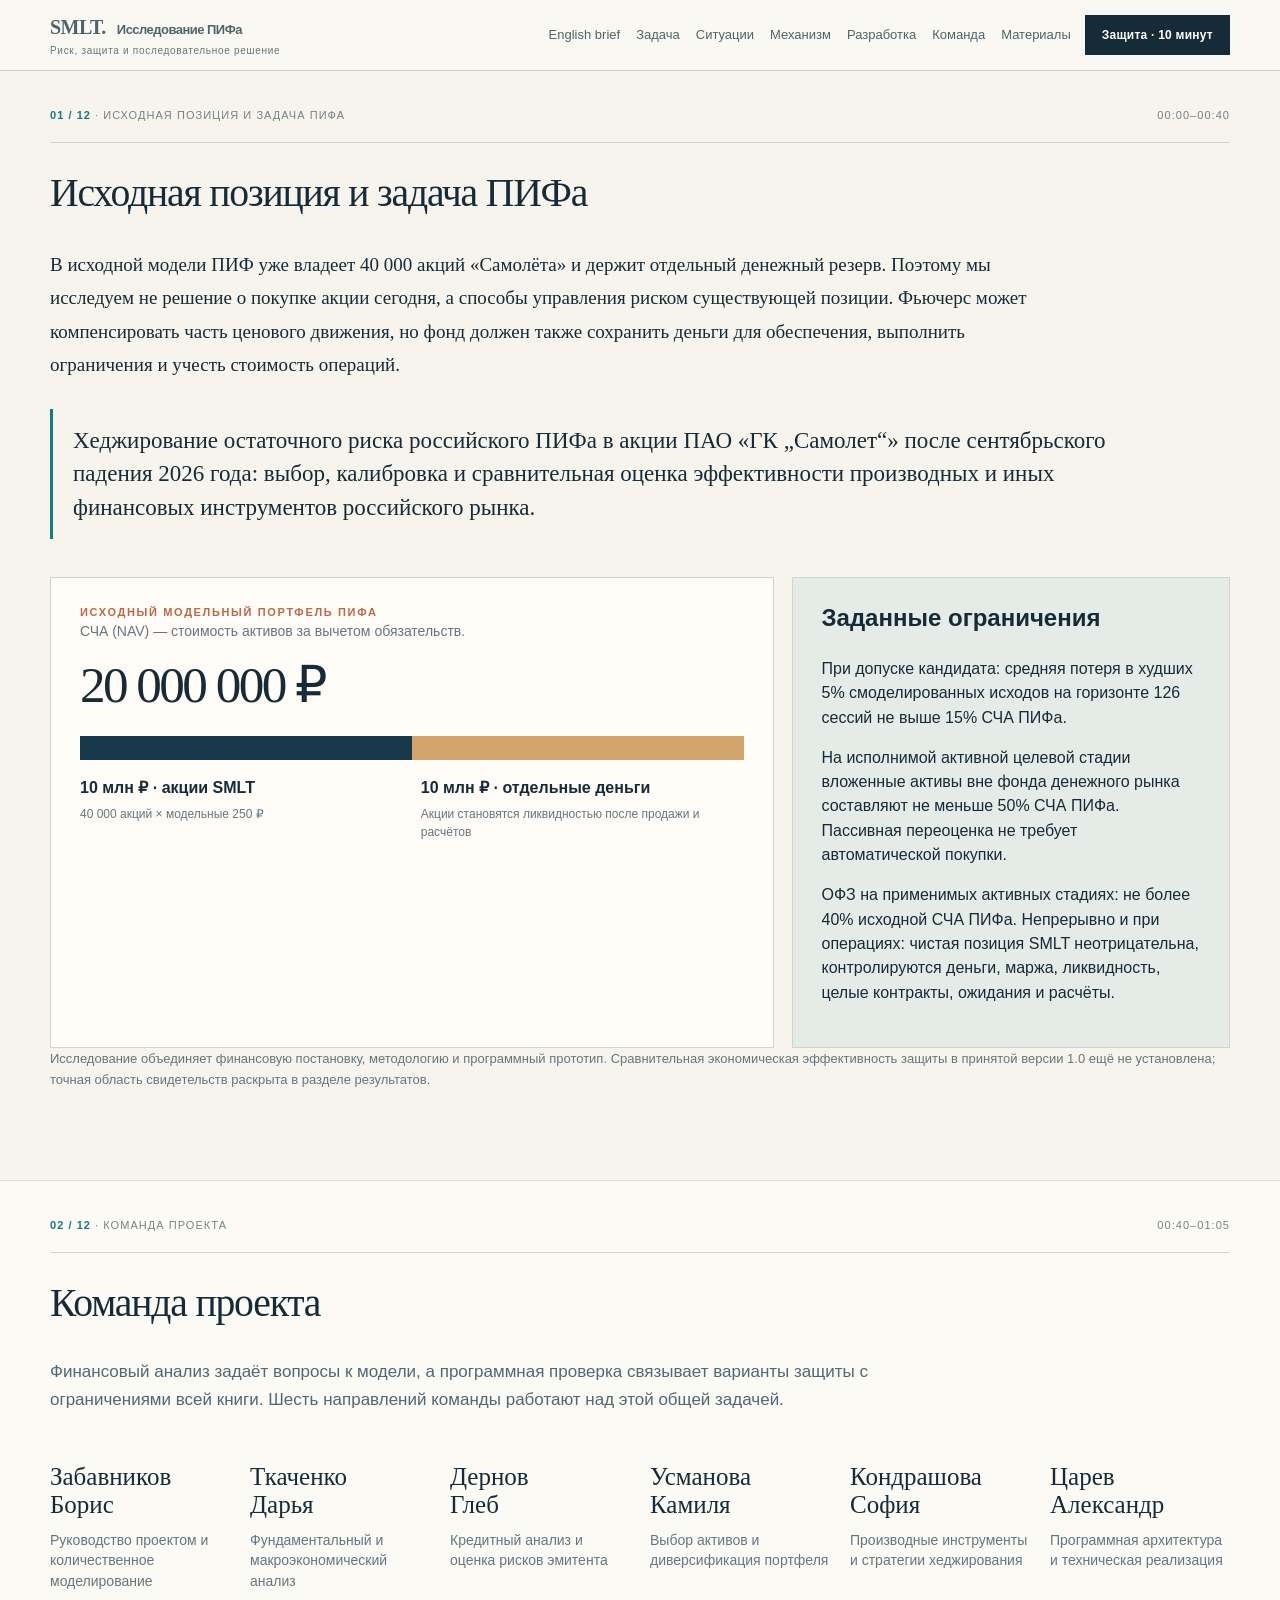
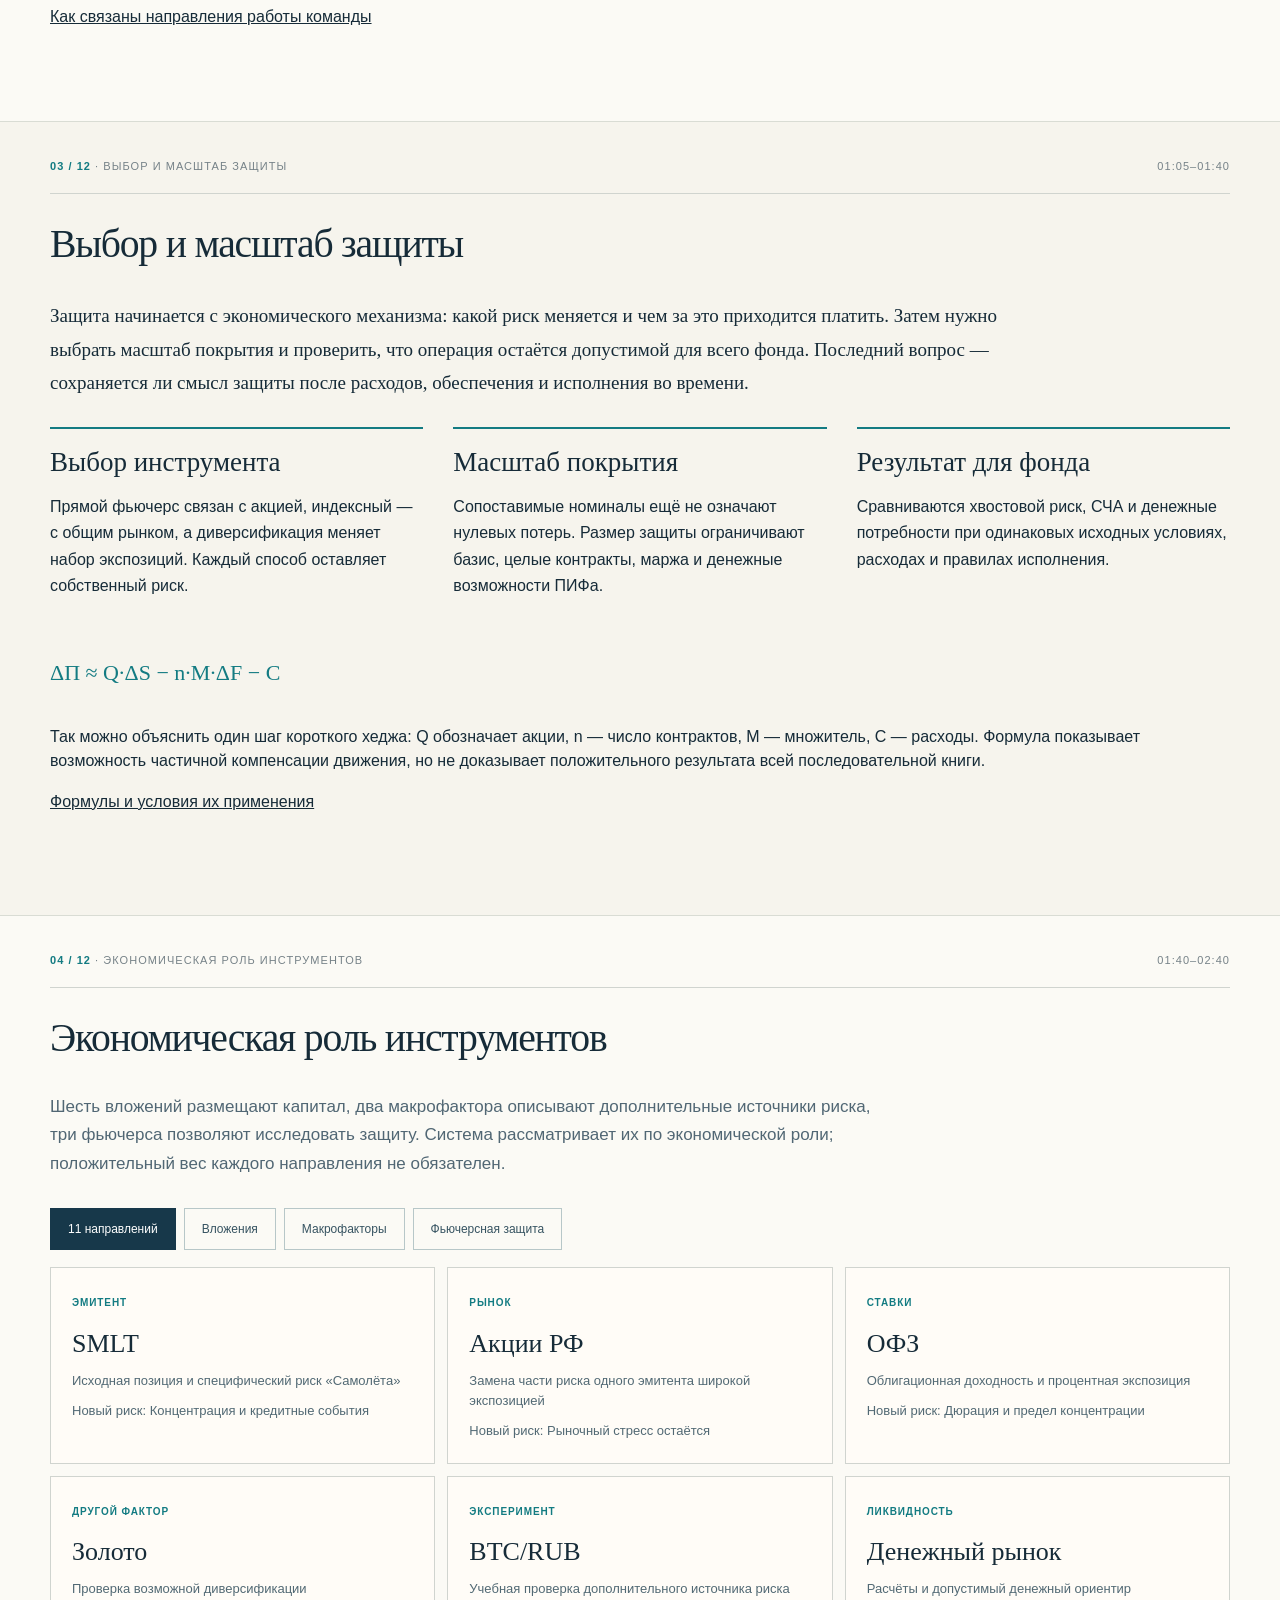
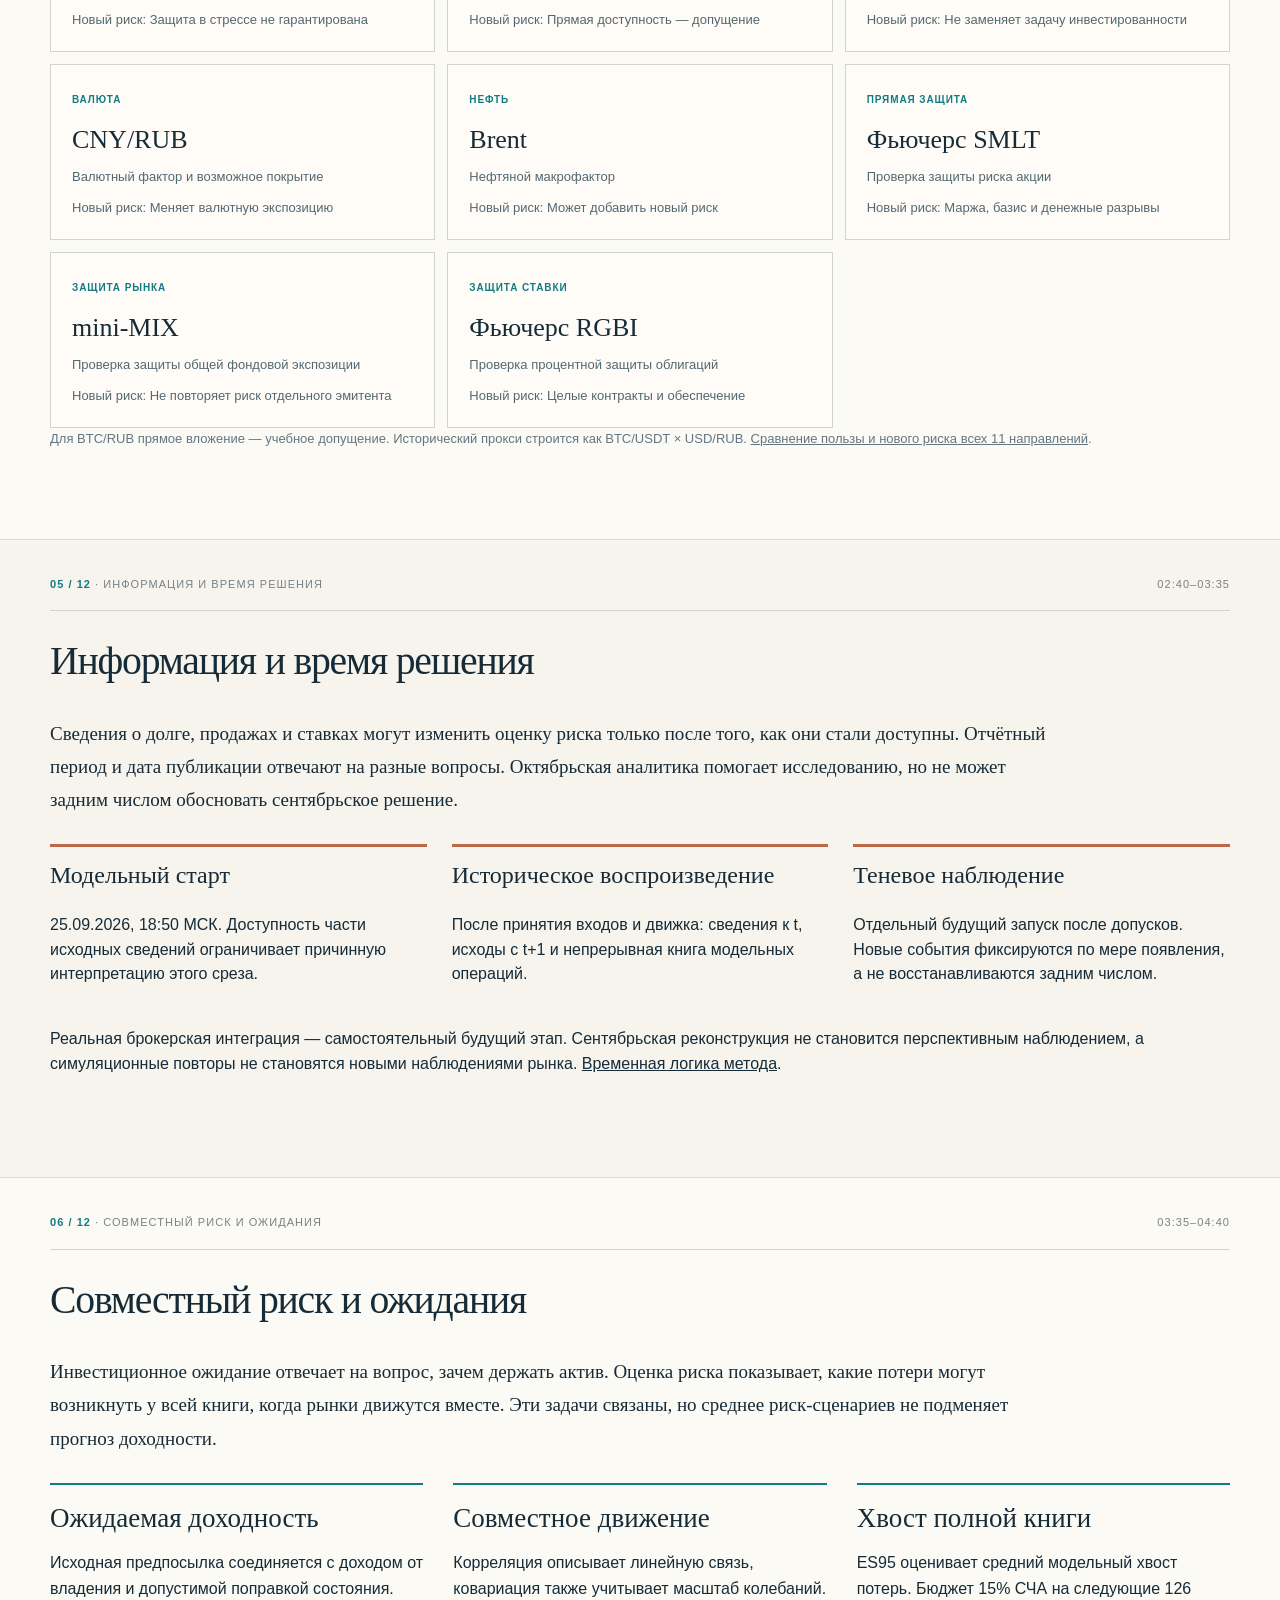
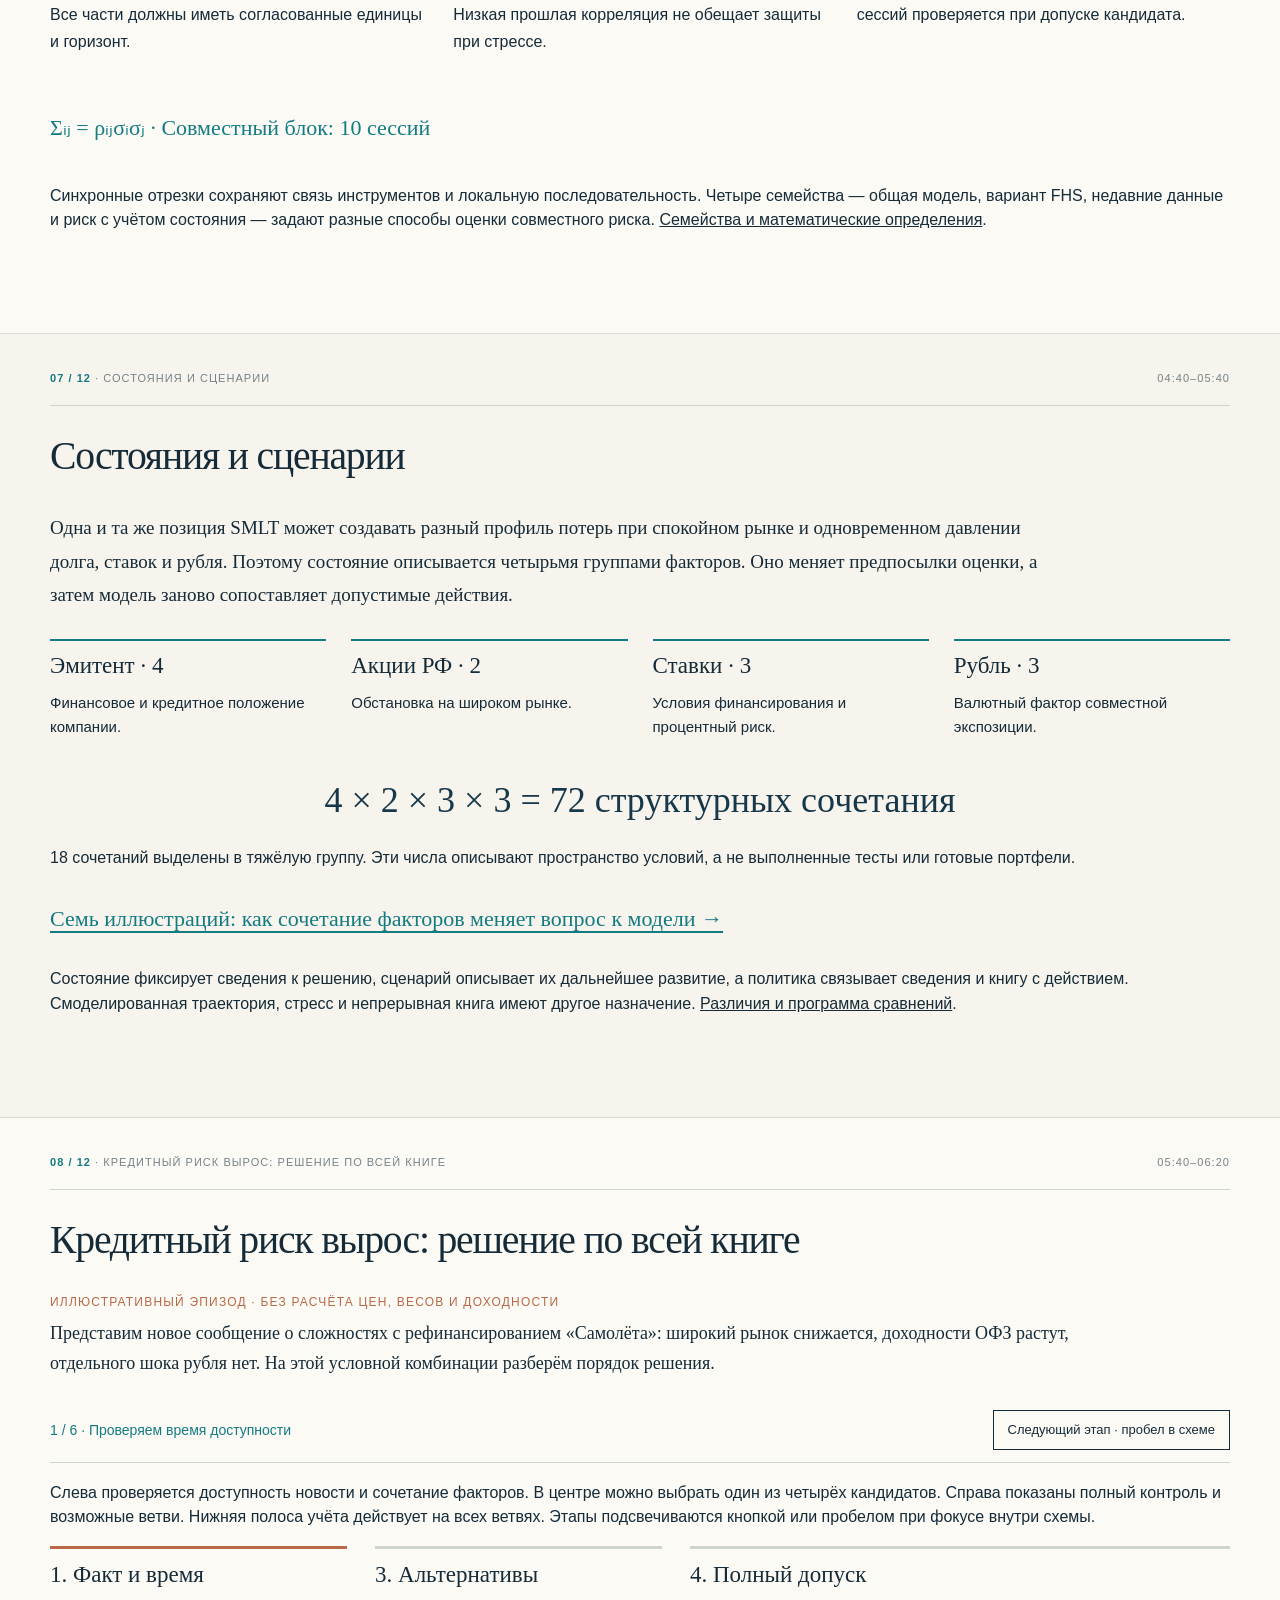
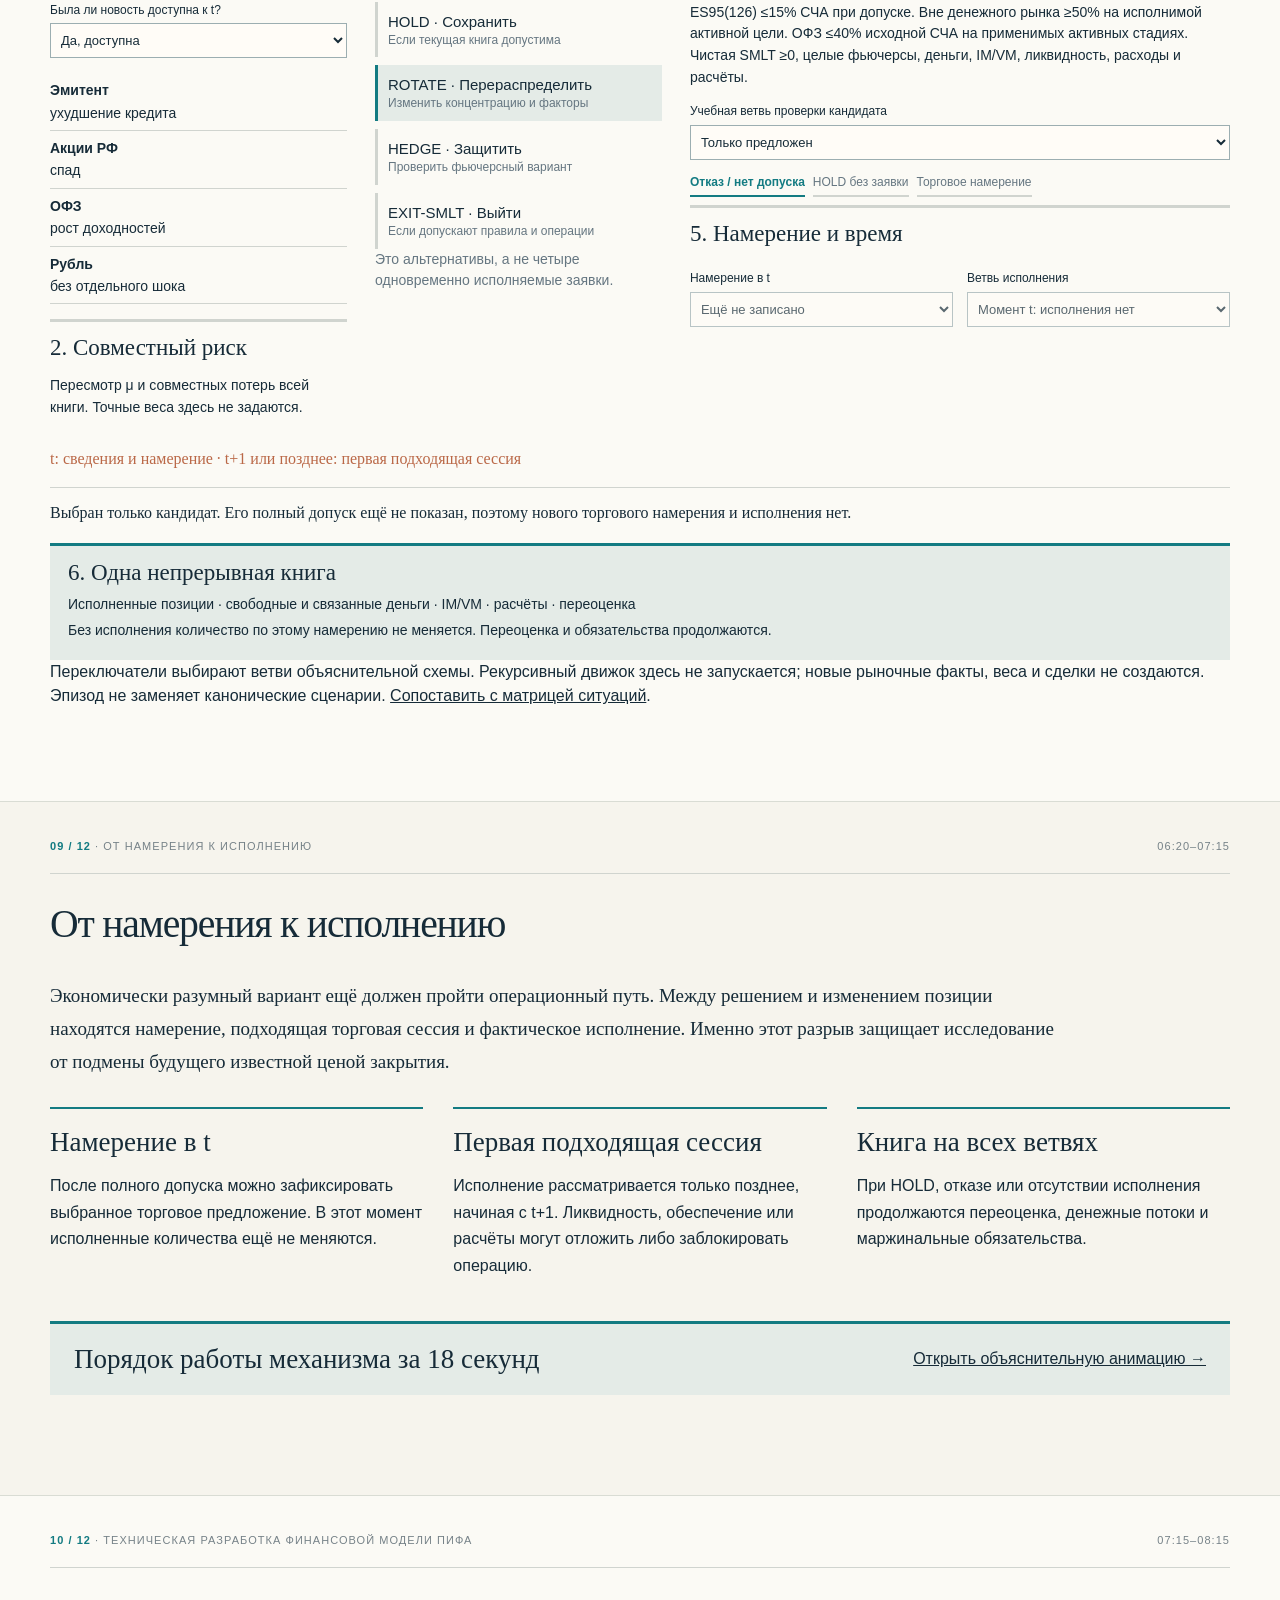
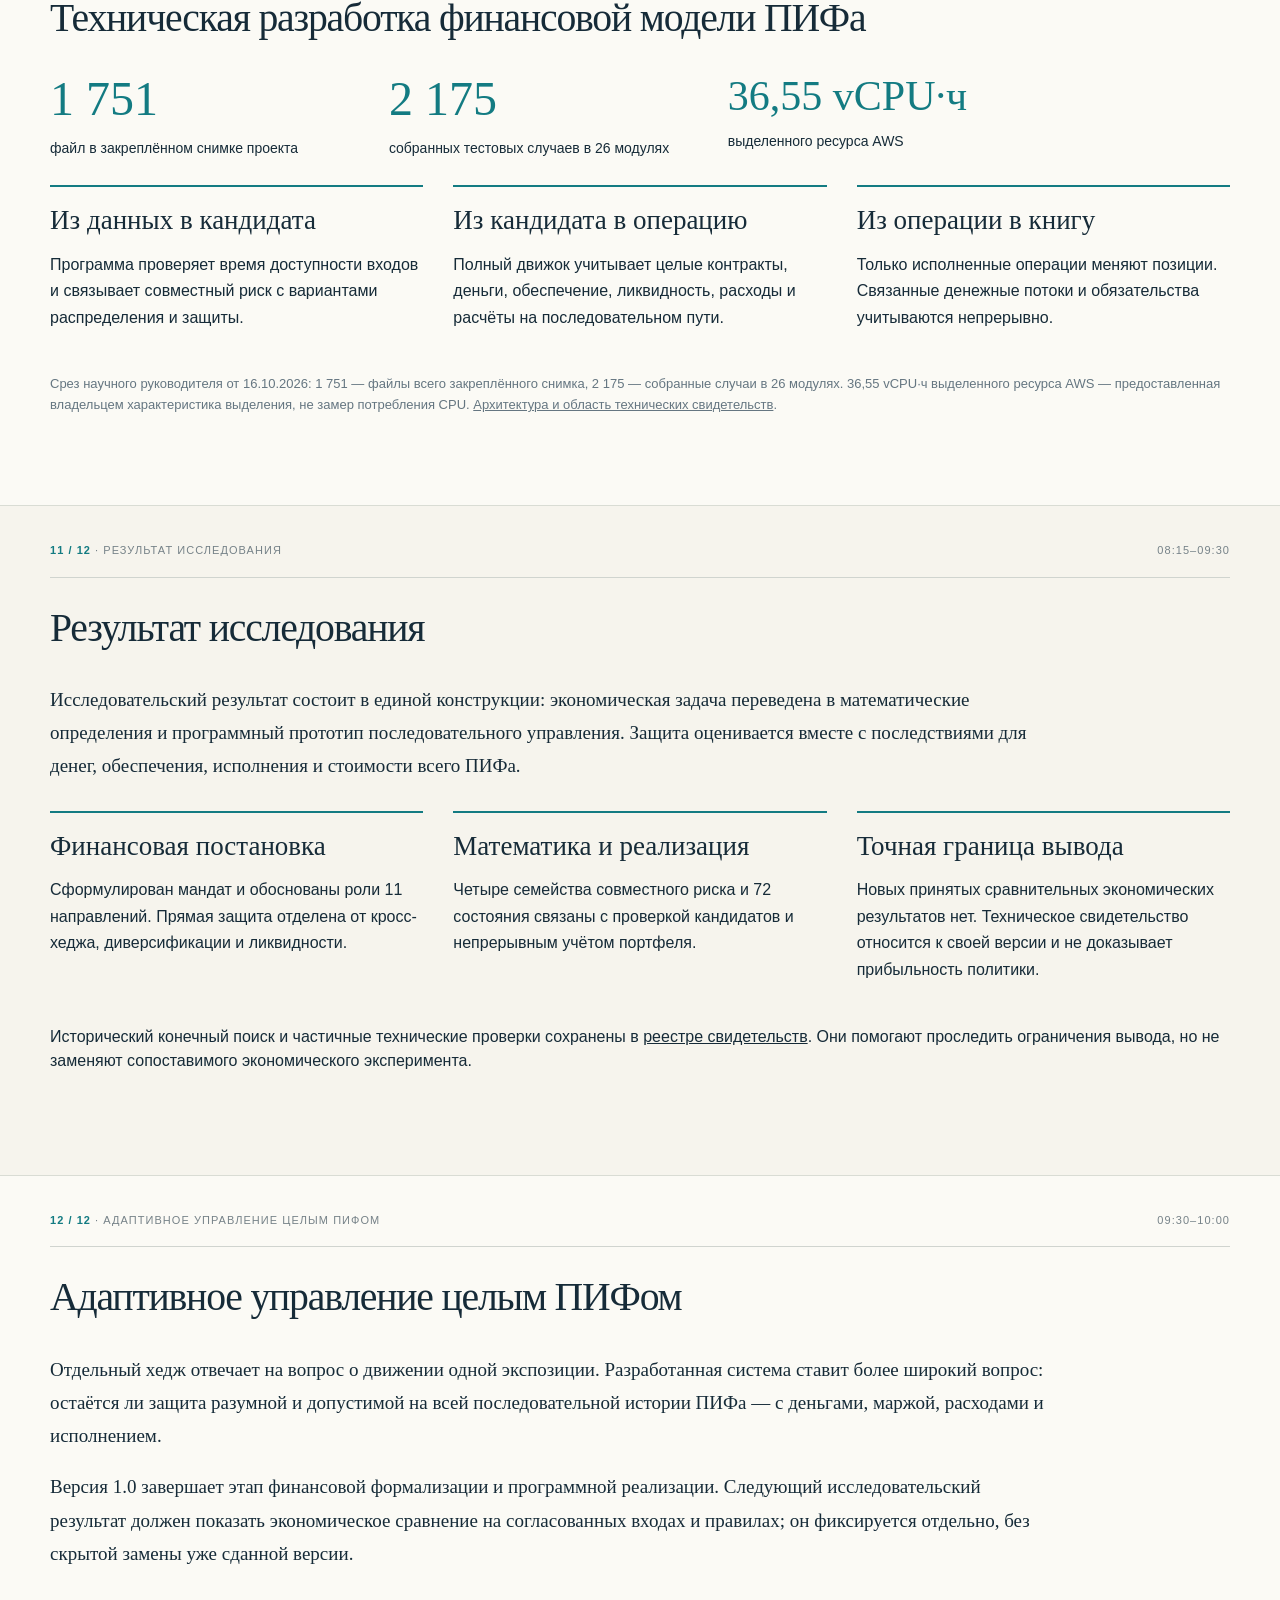
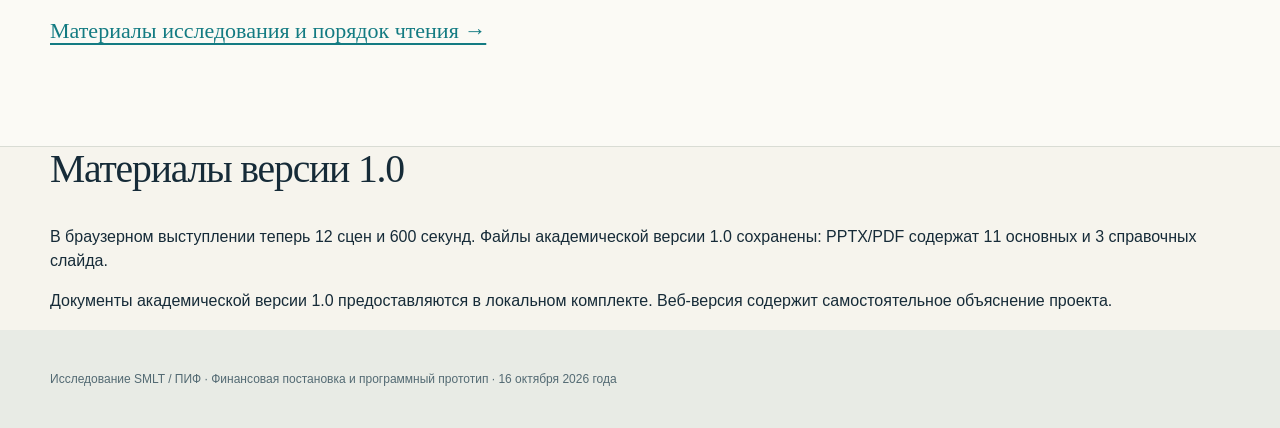
==== commit 138c1161: "Add English research entry point and offline static-site checks" ====
--- a/index.html
+++ b/index.html
@@ -41,7 +41,7 @@
 .demo-presenting .return-context{margin:0 0 6px}.demo-presenting .scene-return{font-size:12px;padding:0}.demo-presenting .appendix-main{padding-top:10px;padding-bottom:10px}
 
 .presenting .materials-section{display:none}.v1-stamp{font:15px Arial;color:var(--teal);margin:0 0 15px}.v1-grid{display:grid;grid-template-columns:repeat(3,minmax(0,1fr));gap:30px;margin:25px 0}.v1-grid article{border-top:2px solid var(--teal);padding-top:17px;min-width:0}.v1-grid h3{font:26px Georgia}.v1-grid p{font-size:16px;line-height:1.6}.v1-metrics{display:grid;grid-template-columns:1fr 1fr 1.6fr;gap:25px;margin:25px 0}.v1-metrics strong{font:48px Georgia;display:block;color:var(--teal);line-height:1.1;margin-bottom:12px}.v1-metrics span{display:block;font-size:14px}.v1-metrics .resource strong{font-size:42px}.v1-timeline{display:grid;grid-template-columns:repeat(3,minmax(0,1fr));gap:25px;margin:25px 0}.v1-timeline article{border-top:3px solid var(--rust);padding-top:15px}.v1-timeline h3{font:24px Georgia}.formula{font:22px/1.7 Georgia;overflow-wrap:anywhere;padding:12px 0;color:var(--teal)}.v1-source{font-size:13px;color:var(--muted);line-height:1.6}.v1-table{width:100%;border-collapse:collapse}.v1-table th,.v1-table td{text-align:left;padding:12px 15px;border-bottom:1px solid var(--line);vertical-align:top}.v1-table th{background:#e3ebe6}.reader-more{margin-top:28px}.v1-lead{font:22px/1.6 Georgia;max-width:1040px}.appendix-main{overflow-wrap:anywhere}.appendix-main section{margin:50px 0}.appendix-main p{line-height:1.75}.presenting .reader-more,.presenting .v1-source,.presenting .v1-reader{display:none}.presenting .v1-grid{margin:16px 0;gap:24px}.presenting .v1-grid h3{font-size:25px}.presenting .v1-grid p{font-size:16px}.presenting .v1-metrics{margin:20px 0}.presenting .v1-lead{font-size:21px}.presenting .v1-timeline p{font-size:15px}.presenting .v1-timeline h3{font-size:24px}.presenting #problem .v1-reader{display:none}.presenting #engine .engineering-sequence{display:none}.presenting #engine .v1-grid p{font-size:15px}.presenting #risk .v1-grid p{font-size:15px}.presenting .chapterhead{margin-bottom:23px}.presenting #conclusion h2{font-size:42px}.presenting #data h2{font-size:44px}.presenting #problem .chapter-lead{display:none}@media(max-width:700px){.v1-grid,.v1-timeline,.v1-metrics{grid-template-columns:1fr;gap:20px}.v1-metrics strong{font-size:44px}.v1-table{min-width:600px}.formula{font-size:19px}.v1-lead{font-size:20px}}@media print{.reader-more{display:block}.v1-grid,.v1-timeline{grid-template-columns:repeat(3,1fr)}.v1-source{display:block}.v1-table{min-width:0}}
-</style><link rel="stylesheet" href="assets/site-r1.css"></head><body><header class="sitebar"><div class="brand"><a href="index.html"><b>SMLT.</b> Исследование ПИФа</a><small>Риск, защита и последовательное решение</small></div><nav class="reader-menu" aria-label="Основные разделы"><a href="index.html#problem">Задача</a><a href="appendix.html#scenario-matrix">Ситуации</a><a href="demo-rebalancing.html">Механизм</a><a href="engineering.html">Разработка</a><a href="team.html">Команда</a><a href="readme.html#materials">Материалы</a></nav><button class="btn" id="presentBtn" aria-pressed="false">Защита · 10 минут</button></header><main><section class="chapter" id="problem" data-time="40"><div class="chapter-inner"><div class="chapterhead"><span><b>01 / 12</b> · Исходная позиция и задача ПИФа</span><span>00:00–00:40</span></div><h2>Исходная позиция и задача ПИФа</h2><nav class="scene-return-menu" aria-label="Подробности текущей сцены"><a href="appendix.html#scenario-matrix">Матрица ситуаций</a><a href="engineering.html">Архитектура</a><a href="appendix.html#method">Методика</a><a href="readme.html#materials">Материалы</a></nav><div class="story-prose reader-only"><p>В исходной модели ПИФ уже владеет 40 000 акций «Самолёта» и держит отдельный денежный резерв. Поэтому мы исследуем не решение о покупке акции сегодня, а способы управления риском существующей позиции. Фьючерс может компенсировать часть ценового движения, но фонд должен также сохранить деньги для обеспечения, выполнить ограничения и учесть стоимость операций.</p></div><p class="project-description">Хеджирование остаточного риска российского ПИФа в акции ПАО «ГК „Самолет“» после сентябрьского падения 2026 года: выбор, калибровка и сравнительная оценка эффективности производных и иных финансовых инструментов российского рынка.</p><div class="hero-visual"><div class="panel"><div class="eyebrow">Исходный модельный портфель ПИФа</div><p class="nav-definition">СЧА (NAV) — стоимость активов за вычетом обязательств.</p><div class="number" id="originNAV">20 000 000 ₽</div><div class="twobar" role="img" aria-label="10 миллионов рублей модельной стоимости SMLT и отдельные 10 миллионов рублей денег"><span></span><span></span></div><div class="book-legend"><div><strong>10 млн ₽ · акции SMLT</strong><small>40 000 акций × модельные 250 ₽</small></div><div><strong>10 млн ₽ · отдельные деньги</strong><small>Акции становятся ликвидностью после продажи и расчётов</small></div></div></div><div class="panel tint"><h3>Заданные ограничения</h3><p>При допуске кандидата: средняя потеря в худших 5% смоделированных исходов на горизонте 126 сессий не выше 15% СЧА ПИФа.</p><p>На исполнимой активной целевой стадии вложенные активы вне фонда денежного рынка составляют не меньше 50% СЧА ПИФа. Пассивная переоценка не требует автоматической покупки.</p><p>ОФЗ на применимых активных стадиях: не более 40% исходной СЧА ПИФа. Непрерывно и при операциях: чистая позиция SMLT неотрицательна, контролируются деньги, маржа, ликвидность, целые контракты, ожидания и расчёты.</p></div></div><p class="scope-reference">Исследование объединяет финансовую постановку, методологию и программный прототип. Сравнительная экономическая эффективность защиты в принятой версии 1.0 ещё не установлена; точная область свидетельств раскрыта в разделе результатов.</p></div></section><section class="chapter" id="team" data-time="25"><div class="chapter-inner"><div class="chapterhead"><span><b>02 / 12</b> · Команда проекта</span><span>00:40–01:05</span></div><h2>Команда проекта</h2><nav class="scene-return-menu" aria-label="Подробности текущей сцены"><a href="appendix.html#scenario-matrix">Матрица ситуаций</a><a href="engineering.html">Архитектура</a><a href="appendix.html#method">Методика</a><a href="readme.html#materials">Материалы</a><a href="team.html">Направления команды</a></nav><p class="chapter-lead">Финансовый анализ задаёт вопросы к модели, а программная проверка связывает варианты защиты с ограничениями всей книги. Шесть направлений команды работают над этой общей задачей.</p><div class="team-grid"><article class="team-member"><h3><span>Забавников</span>Борис</h3><p>Руководство проектом и количественное моделирование</p></article><article class="team-member"><h3><span>Ткаченко</span>Дарья</h3><p>Фундаментальный и макроэкономический анализ</p></article><article class="team-member"><h3><span>Дернов</span>Глеб</h3><p>Кредитный анализ и оценка рисков эмитента</p></article><article class="team-member"><h3><span>Усманова</span>Камиля</h3><p>Выбор активов и диверсификация портфеля</p></article><article class="team-member"><h3><span>Кондрашова</span>София</h3><p>Производные инструменты и стратегии хеджирования</p></article><article class="team-member"><h3><span>Царев</span>Александр</h3><p>Программная архитектура и техническая реализация</p></article></div><p class="team-more"><a href="team.html">Как связаны направления работы команды</a></p></div></section><section class="chapter" id="hypotheses" data-time="35"><div class="chapter-inner"><div class="chapterhead"><span><b>03 / 12</b> · Выбор и масштаб защиты</span><span>01:05–01:40</span></div><h2>Выбор и масштаб защиты</h2><nav class="scene-return-menu" aria-label="Подробности текущей сцены"><a href="appendix.html#scenario-matrix">Матрица ситуаций</a><a href="engineering.html">Архитектура</a><a href="appendix.html#method">Методика</a><a href="readme.html#materials">Материалы</a></nav><div class="story-prose "><p>Защита начинается с экономического механизма: какой риск меняется и чем за это приходится платить. Затем нужно выбрать масштаб покрытия и проверить, что операция остаётся допустимой для всего фонда. Последний вопрос — сохраняется ли смысл защиты после расходов, обеспечения и исполнения во времени.</p></div><div class="story-grid"><article><h3>Выбор инструмента</h3><p>Прямой фьючерс связан с акцией, индексный — с общим рынком, а диверсификация меняет набор экспозиций. Каждый способ оставляет собственный риск.</p></article><article><h3>Масштаб покрытия</h3><p>Сопоставимые номиналы ещё не означают нулевых потерь. Размер защиты ограничивают базис, целые контракты, маржа и денежные возможности ПИФа.</p></article><article><h3>Результат для фонда</h3><p>Сравниваются хвостовой риск, СЧА и денежные потребности при одинаковых исходных условиях, расходах и правилах исполнения.</p></article></div><div class="reader-detail"><p class="formula">ΔΠ ≈ Q·ΔS − n·M·ΔF − C</p><p>Так можно объяснить один шаг короткого хеджа: Q обозначает акции, n — число контрактов, M — множитель, C — расходы. Формула показывает возможность частичной компенсации движения, но не доказывает положительного результата всей последовательной книги.</p><a href="appendix.html#method">Формулы и условия их применения</a></div></div></section><section class="chapter" id="assets" data-time="60"><div class="chapter-inner"><div class="chapterhead"><span><b>04 / 12</b> · Экономическая роль инструментов</span><span>01:40–02:40</span></div><h2>Экономическая роль инструментов</h2><nav class="scene-return-menu" aria-label="Подробности текущей сцены"><a href="appendix.html#scenario-matrix">Матрица ситуаций</a><a href="engineering.html">Архитектура</a><a href="appendix.html#method">Методика</a><a href="readme.html#materials">Материалы</a></nav><p class="chapter-lead">Шесть вложений размещают капитал, два макрофактора описывают дополнительные источники риска, три фьючерса позволяют исследовать защиту. Система рассматривает их по экономической роли; положительный вес каждого направления не обязателен.</p><div class="asset-tabs"><button data-asset="all" class="active" aria-pressed="true">11 направлений</button><button data-asset="funded" aria-pressed="false">Вложения</button><button data-asset="macro" aria-pressed="false">Макрофакторы</button><button data-asset="hedge" aria-pressed="false">Фьючерсная защита</button></div><div class="asset-grid"><article class="asset" data-group="funded"><span class="kind">Эмитент</span><h3>SMLT</h3><p>Исходная позиция и специфический риск «Самолёта»</p><p class="cost mini-label" style="margin-top:10px">Новый риск: Концентрация и кредитные события</p></article><article class="asset" data-group="funded"><span class="kind">Рынок</span><h3>Акции РФ</h3><p>Замена части риска одного эмитента широкой экспозицией</p><p class="cost mini-label" style="margin-top:10px">Новый риск: Рыночный стресс остаётся</p></article><article class="asset" data-group="funded"><span class="kind">Ставки</span><h3>ОФЗ</h3><p>Облигационная доходность и процентная экспозиция</p><p class="cost mini-label" style="margin-top:10px">Новый риск: Дюрация и предел концентрации</p></article><article class="asset" data-group="funded"><span class="kind">Другой фактор</span><h3>Золото</h3><p>Проверка возможной диверсификации</p><p class="cost mini-label" style="margin-top:10px">Новый риск: Защита в стрессе не гарантирована</p></article><article class="asset" data-group="funded"><span class="kind">Эксперимент</span><h3>BTC/RUB</h3><p>Учебная проверка дополнительного источника риска</p><p class="cost mini-label" style="margin-top:10px">Новый риск: Прямая доступность — допущение</p></article><article class="asset" data-group="funded"><span class="kind">Ликвидность</span><h3>Денежный рынок</h3><p>Расчёты и допустимый денежный ориентир</p><p class="cost mini-label" style="margin-top:10px">Новый риск: Не заменяет задачу инвестированности</p></article><article class="asset" data-group="macro"><span class="kind">Валюта</span><h3>CNY/RUB</h3><p>Валютный фактор и возможное покрытие</p><p class="cost mini-label" style="margin-top:10px">Новый риск: Меняет валютную экспозицию</p></article><article class="asset" data-group="macro"><span class="kind">Нефть</span><h3>Brent</h3><p>Нефтяной макрофактор</p><p class="cost mini-label" style="margin-top:10px">Новый риск: Может добавить новый риск</p></article><article class="asset" data-group="hedge"><span class="kind">Прямая защита</span><h3>Фьючерс SMLT</h3><p>Проверка защиты риска акции</p><p class="cost mini-label" style="margin-top:10px">Новый риск: Маржа, базис и денежные разрывы</p></article><article class="asset" data-group="hedge"><span class="kind">Защита рынка</span><h3>mini-MIX</h3><p>Проверка защиты общей фондовой экспозиции</p><p class="cost mini-label" style="margin-top:10px">Новый риск: Не повторяет риск отдельного эмитента</p></article><article class="asset" data-group="hedge"><span class="kind">Защита ставки</span><h3>Фьючерс RGBI</h3><p>Проверка процентной защиты облигаций</p><p class="cost mini-label" style="margin-top:10px">Новый риск: Целые контракты и обеспечение</p></article></div><p class="scope-reference">Для BTC/RUB прямое вложение — учебное допущение. Исторический прокси строится как BTC/USDT × USD/RUB. <a href="appendix.html#instruments">Сравнение пользы и нового риска всех 11 направлений</a>.</p></div></section><section class="chapter" id="data" data-time="55"><div class="chapter-inner"><div class="chapterhead"><span><b>05 / 12</b> · Информация и время решения</span><span>02:40–03:35</span></div><h2>Информация и время решения</h2><nav class="scene-return-menu" aria-label="Подробности текущей сцены"><a href="appendix.html#scenario-matrix">Матрица ситуаций</a><a href="engineering.html">Архитектура</a><a href="appendix.html#method">Методика</a><a href="readme.html#materials">Материалы</a></nav><div class="story-prose "><p>Сведения о долге, продажах и ставках могут изменить оценку риска только после того, как они стали доступны. Отчётный период и дата публикации отвечают на разные вопросы. Октябрьская аналитика помогает исследованию, но не может задним числом обосновать сентябрьское решение.</p></div><div class="v1-timeline"><article><h3>Модельный старт</h3><p>25.09.2026, 18:50 МСК. Доступность части исходных сведений ограничивает причинную интерпретацию этого среза.</p></article><article><h3>Историческое воспроизведение</h3><p>После принятия входов и движка: сведения к t, исходы с t+1 и непрерывная книга модельных операций.</p></article><article><h3>Теневое наблюдение</h3><p>Отдельный будущий запуск после допусков. Новые события фиксируются по мере появления, а не восстанавливаются задним числом.</p></article></div><p class="reader-detail">Реальная брокерская интеграция — самостоятельный будущий этап. Сентябрьская реконструкция не становится перспективным наблюдением, а симуляционные повторы не становятся новыми наблюдениями рынка. <a href="appendix.html#time">Временная логика метода</a>.</p></div></section><section class="chapter" id="risk" data-time="65"><div class="chapter-inner"><div class="chapterhead"><span><b>06 / 12</b> · Совместный риск и ожидания</span><span>03:35–04:40</span></div><h2>Совместный риск и ожидания</h2><nav class="scene-return-menu" aria-label="Подробности текущей сцены"><a href="appendix.html#scenario-matrix">Матрица ситуаций</a><a href="engineering.html">Архитектура</a><a href="appendix.html#method">Методика</a><a href="readme.html#materials">Материалы</a></nav><div class="story-prose "><p>Инвестиционное ожидание отвечает на вопрос, зачем держать актив. Оценка риска показывает, какие потери могут возникнуть у всей книги, когда рынки движутся вместе. Эти задачи связаны, но среднее риск-сценариев не подменяет прогноз доходности.</p></div><div class="story-grid"><article><h3>Ожидаемая доходность</h3><p>Исходная предпосылка соединяется с доходом от владения и допустимой поправкой состояния. Все части должны иметь согласованные единицы и горизонт.</p></article><article><h3>Совместное движение</h3><p>Корреляция описывает линейную связь, ковариация также учитывает масштаб колебаний. Низкая прошлая корреляция не обещает защиты при стрессе.</p></article><article><h3>Хвост полной книги</h3><p>ES95 оценивает средний модельный хвост потерь. Бюджет 15% СЧА на следующие 126 сессий проверяется при допуске кандидата.</p></article></div><p class="formula">Σᵢⱼ = ρᵢⱼσᵢσⱼ · Совместный блок: 10 сессий</p><p class="reader-detail">Синхронные отрезки сохраняют связь инструментов и локальную последовательность. Четыре семейства — общая модель, вариант FHS, недавние данные и риск с учётом состояния — задают разные способы оценки совместного риска. <a href="appendix.html#models">Семейства и математические определения</a>.</p></div></section><section class="chapter" id="states" data-time="60"><div class="chapter-inner"><div class="chapterhead"><span><b>07 / 12</b> · Состояния и сценарии</span><span>04:40–05:40</span></div><h2>Состояния и сценарии</h2><nav class="scene-return-menu" aria-label="Подробности текущей сцены"><a href="appendix.html#scenario-matrix">Матрица ситуаций</a><a href="engineering.html">Архитектура</a><a href="appendix.html#method">Методика</a><a href="readme.html#materials">Материалы</a></nav><div class="story-prose "><p>Одна и та же позиция SMLT может создавать разный профиль потерь при спокойном рынке и одновременном давлении долга, ставок и рубля. Поэтому состояние описывается четырьмя группами факторов. Оно меняет предпосылки оценки, а затем модель заново сопоставляет допустимые действия.</p></div><div class="factor-summary"><article><h3>Эмитент · 4</h3><p>Финансовое и кредитное положение компании.</p></article><article><h3>Акции РФ · 2</h3><p>Обстановка на широком рынке.</p></article><article><h3>Ставки · 3</h3><p>Условия финансирования и процентный риск.</p></article><article><h3>Рубль · 3</h3><p>Валютный фактор совместной экспозиции.</p></article></div><p class="product-line">4 × 2 × 3 × 3 = 72 структурных сочетания</p><p>18 сочетаний выделены в тяжёлую группу. Эти числа описывают пространство условий, а не выполненные тесты или готовые портфели.</p><a class="atlas-link" href="appendix.html#scenario-matrix">Семь иллюстраций: как сочетание факторов меняет вопрос к модели →</a><div class="reader-detail"><p>Состояние фиксирует сведения к решению, сценарий описывает их дальнейшее развитие, а политика связывает сведения и книгу с действием. Смоделированная траектория, стресс и непрерывная книга имеют другое назначение. <a href="appendix.html#catalog">Различия и программа сравнений</a>.</p></div></div></section><section class="chapter" id="episode" data-time="40"><div class="chapter-inner"><div class="chapterhead"><span><b>08 / 12</b> · Кредитный риск вырос: решение по всей книге</span><span>05:40–06:20</span></div><h2>Кредитный риск вырос: решение по всей книге</h2><nav class="scene-return-menu" aria-label="Подробности текущей сцены"><a href="appendix.html#scenario-matrix">Матрица ситуаций</a><a href="engineering.html">Архитектура</a><a href="appendix.html#method">Методика</a><a href="readme.html#materials">Материалы</a></nav><p class="episode-label">Иллюстративный эпизод · без расчёта цен, весов и доходности</p><p class="episode-intro">Представим новое сообщение о сложностях с рефинансированием «Самолёта»: широкий рынок снижается, доходности ОФЗ растут, отдельного шока рубля нет. На этой условной комбинации разберём порядок решения.</p><div class="episode-toolbar"><span class="episode-step" id="episodeStepLabel"></span><button type="button" id="episodeNext">Следующий этап · пробел в схеме</button></div><div class="episode-board" id="episodeBoard" tabindex="0" role="group" aria-label="Учебная схема: доступность информации, совместный риск, четыре кандидата, полный допуск, намерение, позднее исполнение и непрерывная книга" aria-describedby="episodeDescription"><p class="episode-reader" id="episodeDescription">Слева проверяется доступность новости и сочетание факторов. В центре можно выбрать один из четырёх кандидатов. Справа показаны полный контроль и возможные ветви. Нижняя полоса учёта действует на всех ветвях. Этапы подсвечиваются кнопкой или пробелом при фокусе внутри схемы.</p><div class="episode-columns"><div class="episode-stage" data-stage="0"><h3>1. Факт и время</h3><label class="episode-control">Была ли новость доступна к t?<select id="episodeKnown"><option value="known">Да, доступна</option><option value="not_known">Нет, ещё неизвестна</option></select></label><div class="episode-factors"><div><b>Эмитент</b> ухудшение кредита</div><div><b>Акции РФ</b> спад</div><div><b>ОФЗ</b> рост доходностей</div><div><b>Рубль</b> без отдельного шока</div></div><div class="risk-stage episode-stage" data-stage="1"><h3>2. Совместный риск</h3><p>Пересмотр μ и совместных потерь всей книги. Точные веса здесь не задаются.</p></div></div><div class="episode-stage" data-stage="2"><h3>3. Альтернативы</h3><div class="episode-candidates" role="group" aria-label="Кандидаты действий"><button type="button" data-candidate="HOLD" aria-pressed="false">HOLD · Сохранить<span>Если текущая книга допустима</span></button><button type="button" data-candidate="ROTATE" aria-pressed="true">ROTATE · Перераспределить<span>Изменить концентрацию и факторы</span></button><button type="button" data-candidate="HEDGE" aria-pressed="false">HEDGE · Защитить<span>Проверить фьючерсный вариант</span></button><button type="button" data-candidate="EXIT-SMLT" aria-pressed="false">EXIT-SMLT · Выйти<span>Если допускают правила и операции</span></button></div><p class="scope-reference">Это альтернативы, а не четыре одновременно исполняемые заявки.</p></div><div class="episode-stage admission" data-stage="3"><h3>4. Полный допуск</h3><p class="episode-rules">ES95(126) ≤15% СЧА при допуске. Вне денежного рынка ≥50% на исполнимой активной цели. ОФЗ ≤40% исходной СЧА на применимых активных стадиях. Чистая SMLT ≥0, целые фьючерсы, деньги, IM/VM, ликвидность, расходы и расчёты.</p><label class="episode-control">Учебная ветвь проверки кандидата<select id="episodeGate"><option value="proposed">Только предложен</option><option value="rejected">Отклонён</option><option value="unknown">Допуск не установлен</option><option value="admitted">Условно допущен</option></select></label><div class="episode-paths" aria-label="Возможные исходы допуска"><span data-outcome="no-trade">Отказ / нет допуска</span><span data-outcome="hold">HOLD без заявки</span><span data-outcome="intent">Торговое намерение</span></div><div class="episode-stage risk-stage" data-stage="4"><h3>5. Намерение и время</h3><div class="episode-execution"><label class="episode-control">Намерение в t<select id="episodeIntent"><option value="draft">Ещё не записано</option><option value="recorded">Записано</option></select></label><label class="episode-control">Ветвь исполнения<select id="episodeExecution"><option value="at_t">Момент t: исполнения нет</option><option value="later_fill">Исполнено позднее</option><option value="pending">Отложено</option><option value="blocked">Блокируется</option></select></label></div></div></div></div><p class="episode-lag">t: сведения и намерение · t+1 или позднее: первая подходящая сессия</p><p class="episode-outcome" id="episodeOutcome" role="status" aria-live="polite"></p><div class="episode-book episode-stage" data-stage="5"><h3>6. Одна непрерывная книга</h3><p>Исполненные позиции · свободные и связанные деньги · IM/VM · расчёты · переоценка</p><p id="episodeBookNote"></p></div></div><p class="episode-reader">Переключатели выбирают ветви объяснительной схемы. Рекурсивный движок здесь не запускается; новые рыночные факты, веса и сделки не создаются. Эпизод не заменяет канонические сценарии. <a href="appendix.html#scenario-matrix">Сопоставить с матрицей ситуаций</a>.</p></div></section><section class="chapter" id="decision" data-time="55"><div class="chapter-inner"><div class="chapterhead"><span><b>09 / 12</b> · От намерения к исполнению</span><span>06:20–07:15</span></div><h2>От намерения к исполнению</h2><nav class="scene-return-menu" aria-label="Подробности текущей сцены"><a href="appendix.html#scenario-matrix">Матрица ситуаций</a><a href="engineering.html">Архитектура</a><a href="appendix.html#method">Методика</a><a href="readme.html#materials">Материалы</a></nav><div class="story-prose "><p>Экономически разумный вариант ещё должен пройти операционный путь. Между решением и изменением позиции находятся намерение, подходящая торговая сессия и фактическое исполнение. Именно этот разрыв защищает исследование от подмены будущего известной ценой закрытия.</p></div><div class="story-grid"><article><h3>Намерение в t</h3><p>После полного допуска можно зафиксировать выбранное торговое предложение. В этот момент исполненные количества ещё не меняются.</p></article><article><h3>Первая подходящая сессия</h3><p>Исполнение рассматривается только позднее, начиная с t+1. Ликвидность, обеспечение или расчёты могут отложить либо заблокировать операцию.</p></article><article><h3>Книга на всех ветвях</h3><p>При HOLD, отказе или отсутствии исполнения продолжаются переоценка, денежные потоки и маржинальные обязательства.</p></article></div><div class="demo-teaser"><strong>Порядок работы механизма за 18 секунд</strong><a href="demo-rebalancing.html">Открыть объяснительную анимацию →</a></div></div></section><section class="chapter" id="engine" data-time="60"><div class="chapter-inner"><div class="chapterhead"><span><b>10 / 12</b> · Техническая разработка финансовой модели ПИФа</span><span>07:15–08:15</span></div><h2>Техническая разработка финансовой модели ПИФа</h2><nav class="scene-return-menu" aria-label="Подробности текущей сцены"><a href="appendix.html#scenario-matrix">Матрица ситуаций</a><a href="engineering.html">Архитектура</a><a href="appendix.html#method">Методика</a><a href="readme.html#materials">Материалы</a></nav><div class="v1-metrics"><article><strong>1 751</strong><span>файл в закреплённом снимке проекта</span></article><article><strong>2 175</strong><span>собранных тестовых случаев в 26 модулях</span></article><article class="resource"><strong>36,55 vCPU·ч</strong><span>выделенного ресурса AWS</span></article></div><div class="story-grid"><article><h3>Из данных в кандидата</h3><p>Программа проверяет время доступности входов и связывает совместный риск с вариантами распределения и защиты.</p></article><article><h3>Из кандидата в операцию</h3><p>Полный движок учитывает целые контракты, деньги, обеспечение, ликвидность, расходы и расчёты на последовательном пути.</p></article><article><h3>Из операции в книгу</h3><p>Только исполненные операции меняют позиции. Связанные денежные потоки и обязательства учитываются непрерывно.</p></article></div><p class="scope-reference">Срез научного руководителя от 16.10.2026: 1 751 — файлы всего закреплённого снимка, 2 175 — собранные случаи в 26 модулях. 36,55 vCPU·ч выделенного ресурса AWS — предоставленная владельцем характеристика выделения, не замер потребления CPU. <a href="engineering.html">Архитектура и область технических свидетельств</a>.</p></div></section><section class="chapter" id="results" data-time="75"><div class="chapter-inner"><div class="chapterhead"><span><b>11 / 12</b> · Результат исследования</span><span>08:15–09:30</span></div><h2>Результат исследования</h2><nav class="scene-return-menu" aria-label="Подробности текущей сцены"><a href="appendix.html#scenario-matrix">Матрица ситуаций</a><a href="engineering.html">Архитектура</a><a href="appendix.html#method">Методика</a><a href="readme.html#materials">Материалы</a></nav><div class="story-prose "><p>Исследовательский результат состоит в единой конструкции: экономическая задача переведена в математические определения и программный прототип последовательного управления. Защита оценивается вместе с последствиями для денег, обеспечения, исполнения и стоимости всего ПИФа.</p></div><div class="story-grid"><article><h3>Финансовая постановка</h3><p>Сформулирован мандат и обоснованы роли 11 направлений. Прямая защита отделена от кросс-хеджа, диверсификации и ликвидности.</p></article><article><h3>Математика и реализация</h3><p>Четыре семейства совместного риска и 72 состояния связаны с проверкой кандидатов и непрерывным учётом портфеля.</p></article><article><h3>Точная граница вывода</h3><p>Новых принятых сравнительных экономических результатов нет. Техническое свидетельство относится к своей версии и не доказывает прибыльность политики.</p></article></div><p class="reader-detail">Исторический конечный поиск и частичные технические проверки сохранены в <a href="appendix.html#evidence">реестре свидетельств</a>. Они помогают проследить ограничения вывода, но не заменяют сопоставимого экономического эксперимента.</p></div></section><section class="chapter" id="conclusion" data-time="30"><div class="chapter-inner"><div class="chapterhead"><span><b>12 / 12</b> · Адаптивное управление целым ПИФом</span><span>09:30–10:00</span></div><h2>Адаптивное управление целым ПИФом</h2><nav class="scene-return-menu" aria-label="Подробности текущей сцены"><a href="appendix.html#scenario-matrix">Матрица ситуаций</a><a href="engineering.html">Архитектура</a><a href="appendix.html#method">Методика</a><a href="readme.html#materials">Материалы</a></nav><div class="story-prose "><p>Отдельный хедж отвечает на вопрос о движении одной экспозиции. Разработанная система ставит более широкий вопрос: остаётся ли защита разумной и допустимой на всей последовательной истории ПИФа — с деньгами, маржой, расходами и исполнением.</p><p>Версия 1.0 завершает этап финансовой формализации и программной реализации. Следующий исследовательский результат должен показать экономическое сравнение на согласованных входах и правилах; он фиксируется отдельно, без скрытой замены уже сданной версии.</p></div><p><a class="atlas-link" href="readme.html#materials">Материалы исследования и порядок чтения →</a></p></div></section><section class="materials-section" id="materials"><div class="chapter-inner"><h2>Материалы версии 1.0</h2><p>В браузерном выступлении теперь 12 сцен и 600 секунд. Файлы академической версии 1.0 сохранены: PPTX/PDF содержат 11 основных и 3 справочных слайда.</p><p>Документы академической версии 1.0 предоставляются в локальном комплекте. Веб-версия содержит самостоятельное объяснение проекта.</p></div></section></main><footer class="docfoot">Исследование SMLT / ПИФ · Финансовая постановка и программный прототип · 16 октября 2026 года</footer><div class="presenter" role="toolbar" aria-label="Защита на 600 секунд"><button id="exitPresent" aria-label="Выйти из защиты">×</button><button id="prevSection" aria-label="Предыдущая сцена">←</button><span id="sectionCount">01 / 11</span><button id="nextSection" aria-label="Следующая сцена">→</button><span id="timer">00:00</span><button id="timerToggle" aria-label="Таймер">▶</button></div><script>
+</style><link rel="stylesheet" href="assets/site-r1.css"></head><body><header class="sitebar"><div class="brand"><a href="index.html"><b>SMLT.</b> Исследование ПИФа</a><small>Риск, защита и последовательное решение</small></div><nav class="reader-menu" aria-label="Основные разделы"><a href="en.html" lang="en">English brief</a><a href="index.html#problem">Задача</a><a href="appendix.html#scenario-matrix">Ситуации</a><a href="demo-rebalancing.html">Механизм</a><a href="engineering.html">Разработка</a><a href="team.html">Команда</a><a href="readme.html#materials">Материалы</a></nav><button class="btn" id="presentBtn" aria-pressed="false">Защита · 10 минут</button></header><main><section class="chapter" id="problem" data-time="40"><div class="chapter-inner"><div class="chapterhead"><span><b>01 / 12</b> · Исходная позиция и задача ПИФа</span><span>00:00–00:40</span></div><h2>Исходная позиция и задача ПИФа</h2><nav class="scene-return-menu" aria-label="Подробности текущей сцены"><a href="appendix.html#scenario-matrix">Матрица ситуаций</a><a href="engineering.html">Архитектура</a><a href="appendix.html#method">Методика</a><a href="readme.html#materials">Материалы</a></nav><div class="story-prose reader-only"><p>В исходной модели ПИФ уже владеет 40 000 акций «Самолёта» и держит отдельный денежный резерв. Поэтому мы исследуем не решение о покупке акции сегодня, а способы управления риском существующей позиции. Фьючерс может компенсировать часть ценового движения, но фонд должен также сохранить деньги для обеспечения, выполнить ограничения и учесть стоимость операций.</p></div><p class="project-description">Хеджирование остаточного риска российского ПИФа в акции ПАО «ГК „Самолет“» после сентябрьского падения 2026 года: выбор, калибровка и сравнительная оценка эффективности производных и иных финансовых инструментов российского рынка.</p><div class="hero-visual"><div class="panel"><div class="eyebrow">Исходный модельный портфель ПИФа</div><p class="nav-definition">СЧА (NAV) — стоимость активов за вычетом обязательств.</p><div class="number" id="originNAV">20 000 000 ₽</div><div class="twobar" role="img" aria-label="10 миллионов рублей модельной стоимости SMLT и отдельные 10 миллионов рублей денег"><span></span><span></span></div><div class="book-legend"><div><strong>10 млн ₽ · акции SMLT</strong><small>40 000 акций × модельные 250 ₽</small></div><div><strong>10 млн ₽ · отдельные деньги</strong><small>Акции становятся ликвидностью после продажи и расчётов</small></div></div></div><div class="panel tint"><h3>Заданные ограничения</h3><p>При допуске кандидата: средняя потеря в худших 5% смоделированных исходов на горизонте 126 сессий не выше 15% СЧА ПИФа.</p><p>На исполнимой активной целевой стадии вложенные активы вне фонда денежного рынка составляют не меньше 50% СЧА ПИФа. Пассивная переоценка не требует автоматической покупки.</p><p>ОФЗ на применимых активных стадиях: не более 40% исходной СЧА ПИФа. Непрерывно и при операциях: чистая позиция SMLT неотрицательна, контролируются деньги, маржа, ликвидность, целые контракты, ожидания и расчёты.</p></div></div><p class="scope-reference">Исследование объединяет финансовую постановку, методологию и программный прототип. Сравнительная экономическая эффективность защиты в принятой версии 1.0 ещё не установлена; точная область свидетельств раскрыта в разделе результатов.</p></div></section><section class="chapter" id="team" data-time="25"><div class="chapter-inner"><div class="chapterhead"><span><b>02 / 12</b> · Команда проекта</span><span>00:40–01:05</span></div><h2>Команда проекта</h2><nav class="scene-return-menu" aria-label="Подробности текущей сцены"><a href="appendix.html#scenario-matrix">Матрица ситуаций</a><a href="engineering.html">Архитектура</a><a href="appendix.html#method">Методика</a><a href="readme.html#materials">Материалы</a><a href="team.html">Направления команды</a></nav><p class="chapter-lead">Финансовый анализ задаёт вопросы к модели, а программная проверка связывает варианты защиты с ограничениями всей книги. Шесть направлений команды работают над этой общей задачей.</p><div class="team-grid"><article class="team-member"><h3><span>Забавников</span>Борис</h3><p>Руководство проектом и количественное моделирование</p></article><article class="team-member"><h3><span>Ткаченко</span>Дарья</h3><p>Фундаментальный и макроэкономический анализ</p></article><article class="team-member"><h3><span>Дернов</span>Глеб</h3><p>Кредитный анализ и оценка рисков эмитента</p></article><article class="team-member"><h3><span>Усманова</span>Камиля</h3><p>Выбор активов и диверсификация портфеля</p></article><article class="team-member"><h3><span>Кондрашова</span>София</h3><p>Производные инструменты и стратегии хеджирования</p></article><article class="team-member"><h3><span>Царев</span>Александр</h3><p>Программная архитектура и техническая реализация</p></article></div><p class="team-more"><a href="team.html">Как связаны направления работы команды</a></p></div></section><section class="chapter" id="hypotheses" data-time="35"><div class="chapter-inner"><div class="chapterhead"><span><b>03 / 12</b> · Выбор и масштаб защиты</span><span>01:05–01:40</span></div><h2>Выбор и масштаб защиты</h2><nav class="scene-return-menu" aria-label="Подробности текущей сцены"><a href="appendix.html#scenario-matrix">Матрица ситуаций</a><a href="engineering.html">Архитектура</a><a href="appendix.html#method">Методика</a><a href="readme.html#materials">Материалы</a></nav><div class="story-prose "><p>Защита начинается с экономического механизма: какой риск меняется и чем за это приходится платить. Затем нужно выбрать масштаб покрытия и проверить, что операция остаётся допустимой для всего фонда. Последний вопрос — сохраняется ли смысл защиты после расходов, обеспечения и исполнения во времени.</p></div><div class="story-grid"><article><h3>Выбор инструмента</h3><p>Прямой фьючерс связан с акцией, индексный — с общим рынком, а диверсификация меняет набор экспозиций. Каждый способ оставляет собственный риск.</p></article><article><h3>Масштаб покрытия</h3><p>Сопоставимые номиналы ещё не означают нулевых потерь. Размер защиты ограничивают базис, целые контракты, маржа и денежные возможности ПИФа.</p></article><article><h3>Результат для фонда</h3><p>Сравниваются хвостовой риск, СЧА и денежные потребности при одинаковых исходных условиях, расходах и правилах исполнения.</p></article></div><div class="reader-detail"><p class="formula">ΔΠ ≈ Q·ΔS − n·M·ΔF − C</p><p>Так можно объяснить один шаг короткого хеджа: Q обозначает акции, n — число контрактов, M — множитель, C — расходы. Формула показывает возможность частичной компенсации движения, но не доказывает положительного результата всей последовательной книги.</p><a href="appendix.html#method">Формулы и условия их применения</a></div></div></section><section class="chapter" id="assets" data-time="60"><div class="chapter-inner"><div class="chapterhead"><span><b>04 / 12</b> · Экономическая роль инструментов</span><span>01:40–02:40</span></div><h2>Экономическая роль инструментов</h2><nav class="scene-return-menu" aria-label="Подробности текущей сцены"><a href="appendix.html#scenario-matrix">Матрица ситуаций</a><a href="engineering.html">Архитектура</a><a href="appendix.html#method">Методика</a><a href="readme.html#materials">Материалы</a></nav><p class="chapter-lead">Шесть вложений размещают капитал, два макрофактора описывают дополнительные источники риска, три фьючерса позволяют исследовать защиту. Система рассматривает их по экономической роли; положительный вес каждого направления не обязателен.</p><div class="asset-tabs"><button data-asset="all" class="active" aria-pressed="true">11 направлений</button><button data-asset="funded" aria-pressed="false">Вложения</button><button data-asset="macro" aria-pressed="false">Макрофакторы</button><button data-asset="hedge" aria-pressed="false">Фьючерсная защита</button></div><div class="asset-grid"><article class="asset" data-group="funded"><span class="kind">Эмитент</span><h3>SMLT</h3><p>Исходная позиция и специфический риск «Самолёта»</p><p class="cost mini-label" style="margin-top:10px">Новый риск: Концентрация и кредитные события</p></article><article class="asset" data-group="funded"><span class="kind">Рынок</span><h3>Акции РФ</h3><p>Замена части риска одного эмитента широкой экспозицией</p><p class="cost mini-label" style="margin-top:10px">Новый риск: Рыночный стресс остаётся</p></article><article class="asset" data-group="funded"><span class="kind">Ставки</span><h3>ОФЗ</h3><p>Облигационная доходность и процентная экспозиция</p><p class="cost mini-label" style="margin-top:10px">Новый риск: Дюрация и предел концентрации</p></article><article class="asset" data-group="funded"><span class="kind">Другой фактор</span><h3>Золото</h3><p>Проверка возможной диверсификации</p><p class="cost mini-label" style="margin-top:10px">Новый риск: Защита в стрессе не гарантирована</p></article><article class="asset" data-group="funded"><span class="kind">Эксперимент</span><h3>BTC/RUB</h3><p>Учебная проверка дополнительного источника риска</p><p class="cost mini-label" style="margin-top:10px">Новый риск: Прямая доступность — допущение</p></article><article class="asset" data-group="funded"><span class="kind">Ликвидность</span><h3>Денежный рынок</h3><p>Расчёты и допустимый денежный ориентир</p><p class="cost mini-label" style="margin-top:10px">Новый риск: Не заменяет задачу инвестированности</p></article><article class="asset" data-group="macro"><span class="kind">Валюта</span><h3>CNY/RUB</h3><p>Валютный фактор и возможное покрытие</p><p class="cost mini-label" style="margin-top:10px">Новый риск: Меняет валютную экспозицию</p></article><article class="asset" data-group="macro"><span class="kind">Нефть</span><h3>Brent</h3><p>Нефтяной макрофактор</p><p class="cost mini-label" style="margin-top:10px">Новый риск: Может добавить новый риск</p></article><article class="asset" data-group="hedge"><span class="kind">Прямая защита</span><h3>Фьючерс SMLT</h3><p>Проверка защиты риска акции</p><p class="cost mini-label" style="margin-top:10px">Новый риск: Маржа, базис и денежные разрывы</p></article><article class="asset" data-group="hedge"><span class="kind">Защита рынка</span><h3>mini-MIX</h3><p>Проверка защиты общей фондовой экспозиции</p><p class="cost mini-label" style="margin-top:10px">Новый риск: Не повторяет риск отдельного эмитента</p></article><article class="asset" data-group="hedge"><span class="kind">Защита ставки</span><h3>Фьючерс RGBI</h3><p>Проверка процентной защиты облигаций</p><p class="cost mini-label" style="margin-top:10px">Новый риск: Целые контракты и обеспечение</p></article></div><p class="scope-reference">Для BTC/RUB прямое вложение — учебное допущение. Исторический прокси строится как BTC/USDT × USD/RUB. <a href="appendix.html#instruments">Сравнение пользы и нового риска всех 11 направлений</a>.</p></div></section><section class="chapter" id="data" data-time="55"><div class="chapter-inner"><div class="chapterhead"><span><b>05 / 12</b> · Информация и время решения</span><span>02:40–03:35</span></div><h2>Информация и время решения</h2><nav class="scene-return-menu" aria-label="Подробности текущей сцены"><a href="appendix.html#scenario-matrix">Матрица ситуаций</a><a href="engineering.html">Архитектура</a><a href="appendix.html#method">Методика</a><a href="readme.html#materials">Материалы</a></nav><div class="story-prose "><p>Сведения о долге, продажах и ставках могут изменить оценку риска только после того, как они стали доступны. Отчётный период и дата публикации отвечают на разные вопросы. Октябрьская аналитика помогает исследованию, но не может задним числом обосновать сентябрьское решение.</p></div><div class="v1-timeline"><article><h3>Модельный старт</h3><p>25.09.2026, 18:50 МСК. Доступность части исходных сведений ограничивает причинную интерпретацию этого среза.</p></article><article><h3>Историческое воспроизведение</h3><p>После принятия входов и движка: сведения к t, исходы с t+1 и непрерывная книга модельных операций.</p></article><article><h3>Теневое наблюдение</h3><p>Отдельный будущий запуск после допусков. Новые события фиксируются по мере появления, а не восстанавливаются задним числом.</p></article></div><p class="reader-detail">Реальная брокерская интеграция — самостоятельный будущий этап. Сентябрьская реконструкция не становится перспективным наблюдением, а симуляционные повторы не становятся новыми наблюдениями рынка. <a href="appendix.html#time">Временная логика метода</a>.</p></div></section><section class="chapter" id="risk" data-time="65"><div class="chapter-inner"><div class="chapterhead"><span><b>06 / 12</b> · Совместный риск и ожидания</span><span>03:35–04:40</span></div><h2>Совместный риск и ожидания</h2><nav class="scene-return-menu" aria-label="Подробности текущей сцены"><a href="appendix.html#scenario-matrix">Матрица ситуаций</a><a href="engineering.html">Архитектура</a><a href="appendix.html#method">Методика</a><a href="readme.html#materials">Материалы</a></nav><div class="story-prose "><p>Инвестиционное ожидание отвечает на вопрос, зачем держать актив. Оценка риска показывает, какие потери могут возникнуть у всей книги, когда рынки движутся вместе. Эти задачи связаны, но среднее риск-сценариев не подменяет прогноз доходности.</p></div><div class="story-grid"><article><h3>Ожидаемая доходность</h3><p>Исходная предпосылка соединяется с доходом от владения и допустимой поправкой состояния. Все части должны иметь согласованные единицы и горизонт.</p></article><article><h3>Совместное движение</h3><p>Корреляция описывает линейную связь, ковариация также учитывает масштаб колебаний. Низкая прошлая корреляция не обещает защиты при стрессе.</p></article><article><h3>Хвост полной книги</h3><p>ES95 оценивает средний модельный хвост потерь. Бюджет 15% СЧА на следующие 126 сессий проверяется при допуске кандидата.</p></article></div><p class="formula">Σᵢⱼ = ρᵢⱼσᵢσⱼ · Совместный блок: 10 сессий</p><p class="reader-detail">Синхронные отрезки сохраняют связь инструментов и локальную последовательность. Четыре семейства — общая модель, вариант FHS, недавние данные и риск с учётом состояния — задают разные способы оценки совместного риска. <a href="appendix.html#models">Семейства и математические определения</a>.</p></div></section><section class="chapter" id="states" data-time="60"><div class="chapter-inner"><div class="chapterhead"><span><b>07 / 12</b> · Состояния и сценарии</span><span>04:40–05:40</span></div><h2>Состояния и сценарии</h2><nav class="scene-return-menu" aria-label="Подробности текущей сцены"><a href="appendix.html#scenario-matrix">Матрица ситуаций</a><a href="engineering.html">Архитектура</a><a href="appendix.html#method">Методика</a><a href="readme.html#materials">Материалы</a></nav><div class="story-prose "><p>Одна и та же позиция SMLT может создавать разный профиль потерь при спокойном рынке и одновременном давлении долга, ставок и рубля. Поэтому состояние описывается четырьмя группами факторов. Оно меняет предпосылки оценки, а затем модель заново сопоставляет допустимые действия.</p></div><div class="factor-summary"><article><h3>Эмитент · 4</h3><p>Финансовое и кредитное положение компании.</p></article><article><h3>Акции РФ · 2</h3><p>Обстановка на широком рынке.</p></article><article><h3>Ставки · 3</h3><p>Условия финансирования и процентный риск.</p></article><article><h3>Рубль · 3</h3><p>Валютный фактор совместной экспозиции.</p></article></div><p class="product-line">4 × 2 × 3 × 3 = 72 структурных сочетания</p><p>18 сочетаний выделены в тяжёлую группу. Эти числа описывают пространство условий, а не выполненные тесты или готовые портфели.</p><a class="atlas-link" href="appendix.html#scenario-matrix">Семь иллюстраций: как сочетание факторов меняет вопрос к модели →</a><div class="reader-detail"><p>Состояние фиксирует сведения к решению, сценарий описывает их дальнейшее развитие, а политика связывает сведения и книгу с действием. Смоделированная траектория, стресс и непрерывная книга имеют другое назначение. <a href="appendix.html#catalog">Различия и программа сравнений</a>.</p></div></div></section><section class="chapter" id="episode" data-time="40"><div class="chapter-inner"><div class="chapterhead"><span><b>08 / 12</b> · Кредитный риск вырос: решение по всей книге</span><span>05:40–06:20</span></div><h2>Кредитный риск вырос: решение по всей книге</h2><nav class="scene-return-menu" aria-label="Подробности текущей сцены"><a href="appendix.html#scenario-matrix">Матрица ситуаций</a><a href="engineering.html">Архитектура</a><a href="appendix.html#method">Методика</a><a href="readme.html#materials">Материалы</a></nav><p class="episode-label">Иллюстративный эпизод · без расчёта цен, весов и доходности</p><p class="episode-intro">Представим новое сообщение о сложностях с рефинансированием «Самолёта»: широкий рынок снижается, доходности ОФЗ растут, отдельного шока рубля нет. На этой условной комбинации разберём порядок решения.</p><div class="episode-toolbar"><span class="episode-step" id="episodeStepLabel"></span><button type="button" id="episodeNext">Следующий этап · пробел в схеме</button></div><div class="episode-board" id="episodeBoard" tabindex="0" role="group" aria-label="Учебная схема: доступность информации, совместный риск, четыре кандидата, полный допуск, намерение, позднее исполнение и непрерывная книга" aria-describedby="episodeDescription"><p class="episode-reader" id="episodeDescription">Слева проверяется доступность новости и сочетание факторов. В центре можно выбрать один из четырёх кандидатов. Справа показаны полный контроль и возможные ветви. Нижняя полоса учёта действует на всех ветвях. Этапы подсвечиваются кнопкой или пробелом при фокусе внутри схемы.</p><div class="episode-columns"><div class="episode-stage" data-stage="0"><h3>1. Факт и время</h3><label class="episode-control">Была ли новость доступна к t?<select id="episodeKnown"><option value="known">Да, доступна</option><option value="not_known">Нет, ещё неизвестна</option></select></label><div class="episode-factors"><div><b>Эмитент</b> ухудшение кредита</div><div><b>Акции РФ</b> спад</div><div><b>ОФЗ</b> рост доходностей</div><div><b>Рубль</b> без отдельного шока</div></div><div class="risk-stage episode-stage" data-stage="1"><h3>2. Совместный риск</h3><p>Пересмотр μ и совместных потерь всей книги. Точные веса здесь не задаются.</p></div></div><div class="episode-stage" data-stage="2"><h3>3. Альтернативы</h3><div class="episode-candidates" role="group" aria-label="Кандидаты действий"><button type="button" data-candidate="HOLD" aria-pressed="false">HOLD · Сохранить<span>Если текущая книга допустима</span></button><button type="button" data-candidate="ROTATE" aria-pressed="true">ROTATE · Перераспределить<span>Изменить концентрацию и факторы</span></button><button type="button" data-candidate="HEDGE" aria-pressed="false">HEDGE · Защитить<span>Проверить фьючерсный вариант</span></button><button type="button" data-candidate="EXIT-SMLT" aria-pressed="false">EXIT-SMLT · Выйти<span>Если допускают правила и операции</span></button></div><p class="scope-reference">Это альтернативы, а не четыре одновременно исполняемые заявки.</p></div><div class="episode-stage admission" data-stage="3"><h3>4. Полный допуск</h3><p class="episode-rules">ES95(126) ≤15% СЧА при допуске. Вне денежного рынка ≥50% на исполнимой активной цели. ОФЗ ≤40% исходной СЧА на применимых активных стадиях. Чистая SMLT ≥0, целые фьючерсы, деньги, IM/VM, ликвидность, расходы и расчёты.</p><label class="episode-control">Учебная ветвь проверки кандидата<select id="episodeGate"><option value="proposed">Только предложен</option><option value="rejected">Отклонён</option><option value="unknown">Допуск не установлен</option><option value="admitted">Условно допущен</option></select></label><div class="episode-paths" aria-label="Возможные исходы допуска"><span data-outcome="no-trade">Отказ / нет допуска</span><span data-outcome="hold">HOLD без заявки</span><span data-outcome="intent">Торговое намерение</span></div><div class="episode-stage risk-stage" data-stage="4"><h3>5. Намерение и время</h3><div class="episode-execution"><label class="episode-control">Намерение в t<select id="episodeIntent"><option value="draft">Ещё не записано</option><option value="recorded">Записано</option></select></label><label class="episode-control">Ветвь исполнения<select id="episodeExecution"><option value="at_t">Момент t: исполнения нет</option><option value="later_fill">Исполнено позднее</option><option value="pending">Отложено</option><option value="blocked">Блокируется</option></select></label></div></div></div></div><p class="episode-lag">t: сведения и намерение · t+1 или позднее: первая подходящая сессия</p><p class="episode-outcome" id="episodeOutcome" role="status" aria-live="polite"></p><div class="episode-book episode-stage" data-stage="5"><h3>6. Одна непрерывная книга</h3><p>Исполненные позиции · свободные и связанные деньги · IM/VM · расчёты · переоценка</p><p id="episodeBookNote"></p></div></div><p class="episode-reader">Переключатели выбирают ветви объяснительной схемы. Рекурсивный движок здесь не запускается; новые рыночные факты, веса и сделки не создаются. Эпизод не заменяет канонические сценарии. <a href="appendix.html#scenario-matrix">Сопоставить с матрицей ситуаций</a>.</p></div></section><section class="chapter" id="decision" data-time="55"><div class="chapter-inner"><div class="chapterhead"><span><b>09 / 12</b> · От намерения к исполнению</span><span>06:20–07:15</span></div><h2>От намерения к исполнению</h2><nav class="scene-return-menu" aria-label="Подробности текущей сцены"><a href="appendix.html#scenario-matrix">Матрица ситуаций</a><a href="engineering.html">Архитектура</a><a href="appendix.html#method">Методика</a><a href="readme.html#materials">Материалы</a></nav><div class="story-prose "><p>Экономически разумный вариант ещё должен пройти операционный путь. Между решением и изменением позиции находятся намерение, подходящая торговая сессия и фактическое исполнение. Именно этот разрыв защищает исследование от подмены будущего известной ценой закрытия.</p></div><div class="story-grid"><article><h3>Намерение в t</h3><p>После полного допуска можно зафиксировать выбранное торговое предложение. В этот момент исполненные количества ещё не меняются.</p></article><article><h3>Первая подходящая сессия</h3><p>Исполнение рассматривается только позднее, начиная с t+1. Ликвидность, обеспечение или расчёты могут отложить либо заблокировать операцию.</p></article><article><h3>Книга на всех ветвях</h3><p>При HOLD, отказе или отсутствии исполнения продолжаются переоценка, денежные потоки и маржинальные обязательства.</p></article></div><div class="demo-teaser"><strong>Порядок работы механизма за 18 секунд</strong><a href="demo-rebalancing.html">Открыть объяснительную анимацию →</a></div></div></section><section class="chapter" id="engine" data-time="60"><div class="chapter-inner"><div class="chapterhead"><span><b>10 / 12</b> · Техническая разработка финансовой модели ПИФа</span><span>07:15–08:15</span></div><h2>Техническая разработка финансовой модели ПИФа</h2><nav class="scene-return-menu" aria-label="Подробности текущей сцены"><a href="appendix.html#scenario-matrix">Матрица ситуаций</a><a href="engineering.html">Архитектура</a><a href="appendix.html#method">Методика</a><a href="readme.html#materials">Материалы</a></nav><div class="v1-metrics"><article><strong>1 751</strong><span>файл в закреплённом снимке проекта</span></article><article><strong>2 175</strong><span>собранных тестовых случаев в 26 модулях</span></article><article class="resource"><strong>36,55 vCPU·ч</strong><span>выделенного ресурса AWS</span></article></div><div class="story-grid"><article><h3>Из данных в кандидата</h3><p>Программа проверяет время доступности входов и связывает совместный риск с вариантами распределения и защиты.</p></article><article><h3>Из кандидата в операцию</h3><p>Полный движок учитывает целые контракты, деньги, обеспечение, ликвидность, расходы и расчёты на последовательном пути.</p></article><article><h3>Из операции в книгу</h3><p>Только исполненные операции меняют позиции. Связанные денежные потоки и обязательства учитываются непрерывно.</p></article></div><p class="scope-reference">Срез научного руководителя от 16.10.2026: 1 751 — файлы всего закреплённого снимка, 2 175 — собранные случаи в 26 модулях. 36,55 vCPU·ч выделенного ресурса AWS — предоставленная владельцем характеристика выделения, не замер потребления CPU. <a href="engineering.html">Архитектура и область технических свидетельств</a>.</p></div></section><section class="chapter" id="results" data-time="75"><div class="chapter-inner"><div class="chapterhead"><span><b>11 / 12</b> · Результат исследования</span><span>08:15–09:30</span></div><h2>Результат исследования</h2><nav class="scene-return-menu" aria-label="Подробности текущей сцены"><a href="appendix.html#scenario-matrix">Матрица ситуаций</a><a href="engineering.html">Архитектура</a><a href="appendix.html#method">Методика</a><a href="readme.html#materials">Материалы</a></nav><div class="story-prose "><p>Исследовательский результат состоит в единой конструкции: экономическая задача переведена в математические определения и программный прототип последовательного управления. Защита оценивается вместе с последствиями для денег, обеспечения, исполнения и стоимости всего ПИФа.</p></div><div class="story-grid"><article><h3>Финансовая постановка</h3><p>Сформулирован мандат и обоснованы роли 11 направлений. Прямая защита отделена от кросс-хеджа, диверсификации и ликвидности.</p></article><article><h3>Математика и реализация</h3><p>Четыре семейства совместного риска и 72 состояния связаны с проверкой кандидатов и непрерывным учётом портфеля.</p></article><article><h3>Точная граница вывода</h3><p>Новых принятых сравнительных экономических результатов нет. Техническое свидетельство относится к своей версии и не доказывает прибыльность политики.</p></article></div><p class="reader-detail">Исторический конечный поиск и частичные технические проверки сохранены в <a href="appendix.html#evidence">реестре свидетельств</a>. Они помогают проследить ограничения вывода, но не заменяют сопоставимого экономического эксперимента.</p></div></section><section class="chapter" id="conclusion" data-time="30"><div class="chapter-inner"><div class="chapterhead"><span><b>12 / 12</b> · Адаптивное управление целым ПИФом</span><span>09:30–10:00</span></div><h2>Адаптивное управление целым ПИФом</h2><nav class="scene-return-menu" aria-label="Подробности текущей сцены"><a href="appendix.html#scenario-matrix">Матрица ситуаций</a><a href="engineering.html">Архитектура</a><a href="appendix.html#method">Методика</a><a href="readme.html#materials">Материалы</a></nav><div class="story-prose "><p>Отдельный хедж отвечает на вопрос о движении одной экспозиции. Разработанная система ставит более широкий вопрос: остаётся ли защита разумной и допустимой на всей последовательной истории ПИФа — с деньгами, маржой, расходами и исполнением.</p><p>Версия 1.0 завершает этап финансовой формализации и программной реализации. Следующий исследовательский результат должен показать экономическое сравнение на согласованных входах и правилах; он фиксируется отдельно, без скрытой замены уже сданной версии.</p></div><p><a class="atlas-link" href="readme.html#materials">Материалы исследования и порядок чтения →</a></p></div></section><section class="materials-section" id="materials"><div class="chapter-inner"><h2>Материалы версии 1.0</h2><p>В браузерном выступлении теперь 12 сцен и 600 секунд. Файлы академической версии 1.0 сохранены: PPTX/PDF содержат 11 основных и 3 справочных слайда.</p><p>Документы академической версии 1.0 предоставляются в локальном комплекте. Веб-версия содержит самостоятельное объяснение проекта.</p></div></section></main><footer class="docfoot">Исследование SMLT / ПИФ · Финансовая постановка и программный прототип · 16 октября 2026 года</footer><div class="presenter" role="toolbar" aria-label="Защита на 600 секунд"><button id="exitPresent" aria-label="Выйти из защиты">×</button><button id="prevSection" aria-label="Предыдущая сцена">←</button><span id="sectionCount">01 / 11</span><button id="nextSection" aria-label="Следующая сцена">→</button><span id="timer">00:00</span><button id="timerToggle" aria-label="Таймер">▶</button></div><script>
 const $=s=>document.querySelector(s),$$=s=>Array.from(document.querySelectorAll(s));$('#originNAV').textContent='20 000 000 ₽';
 const chapters=$$('.chapter');let presenting=false,sectionIndex=0,seconds=0,running=false,ticker=null;
 function showSection(i){sectionIndex=Math.max(0,Math.min(chapters.length-1,i));chapters.forEach((c,j)=>c.classList.toggle('present-current',j===sectionIndex));$('#sectionCount').textContent=String(sectionIndex+1).padStart(2,'0')+' / '+chapters.length;$('#prevSection').disabled=sectionIndex===0;$('#nextSection').disabled=sectionIndex===chapters.length-1;window.scrollTo(0,0)}
